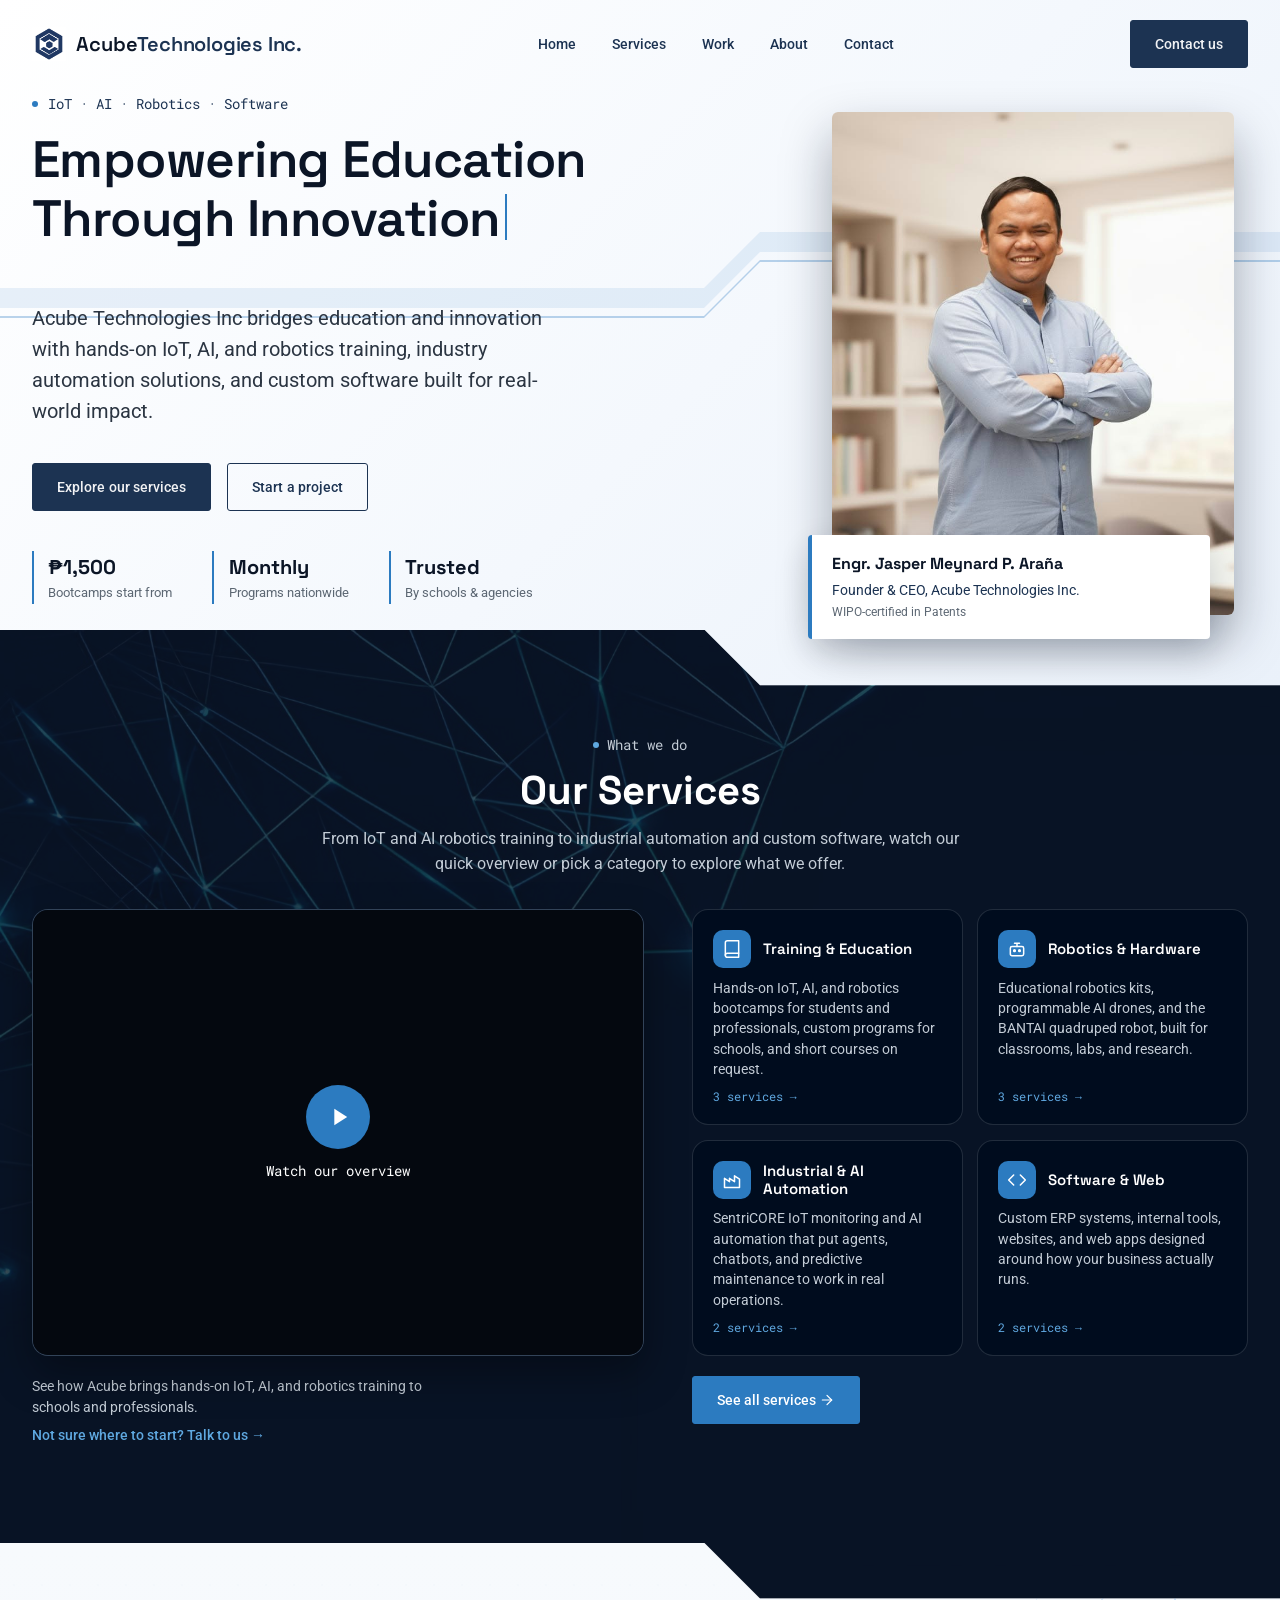
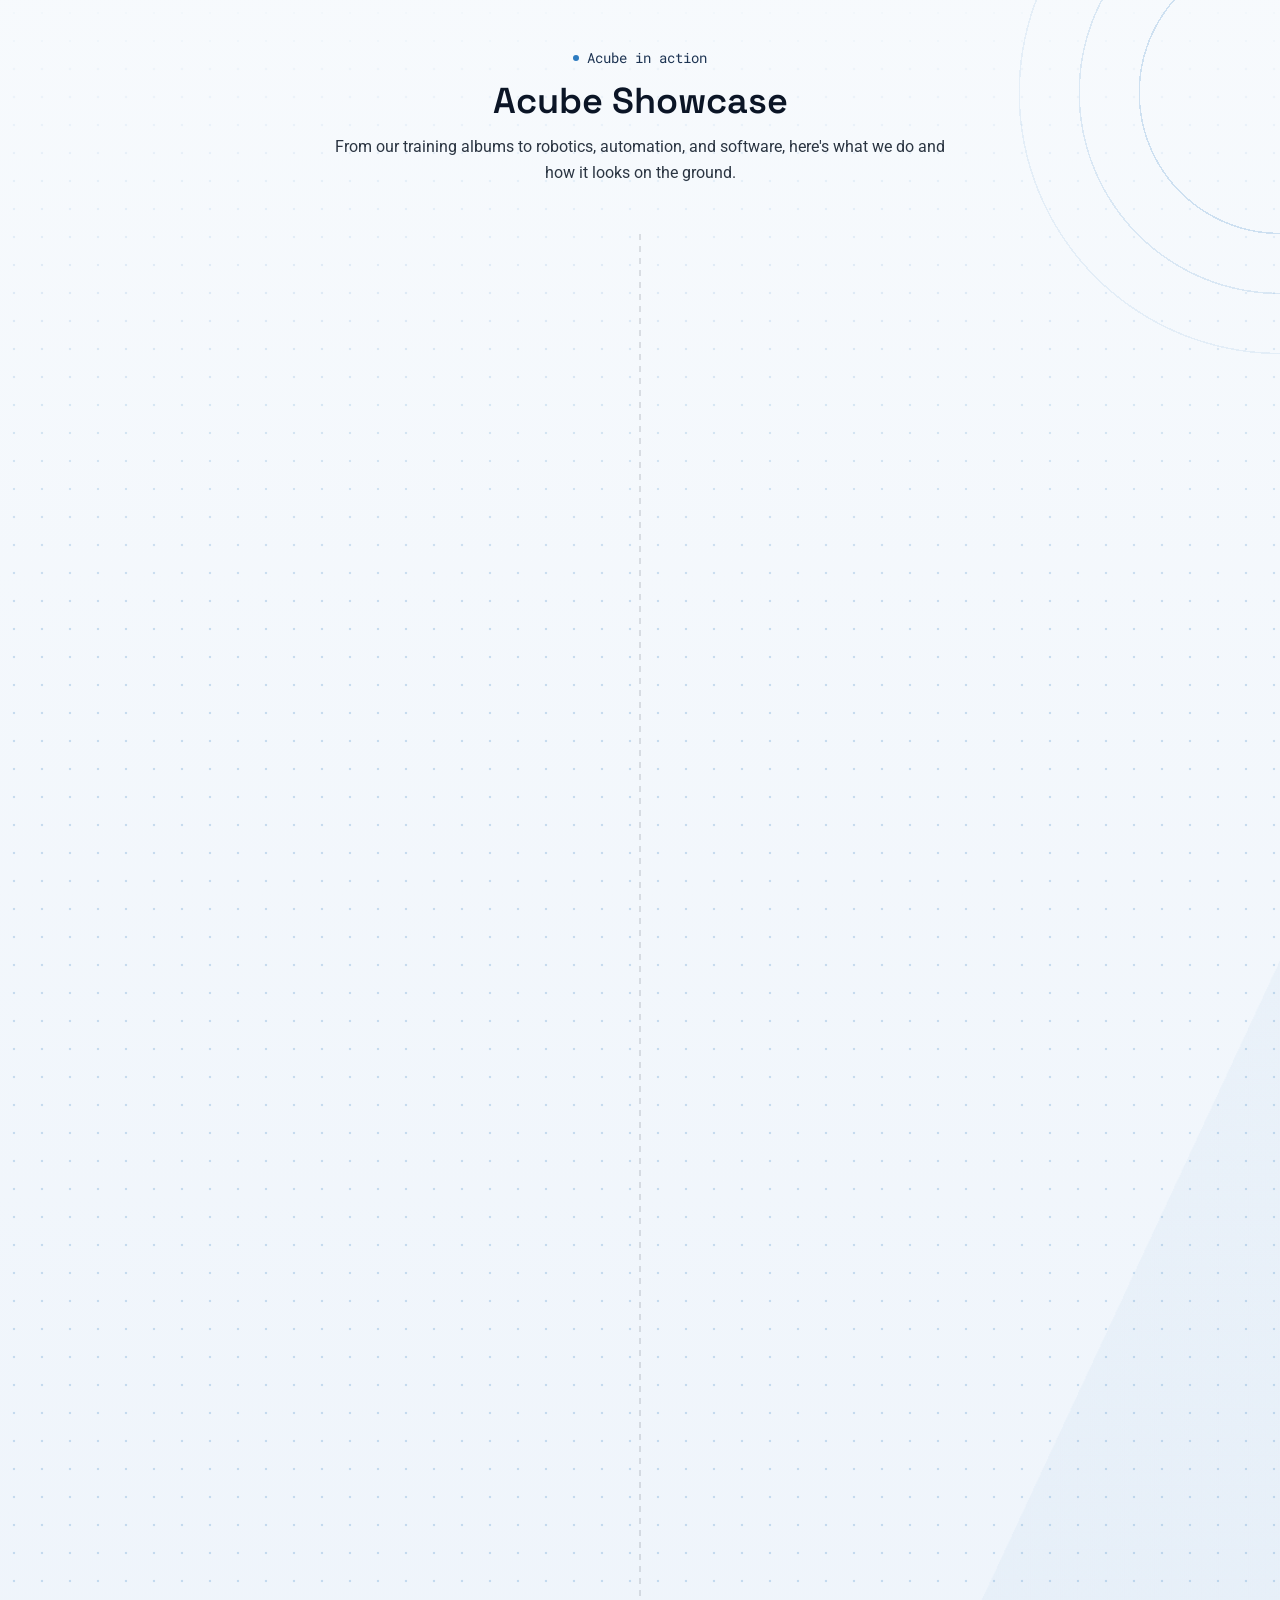
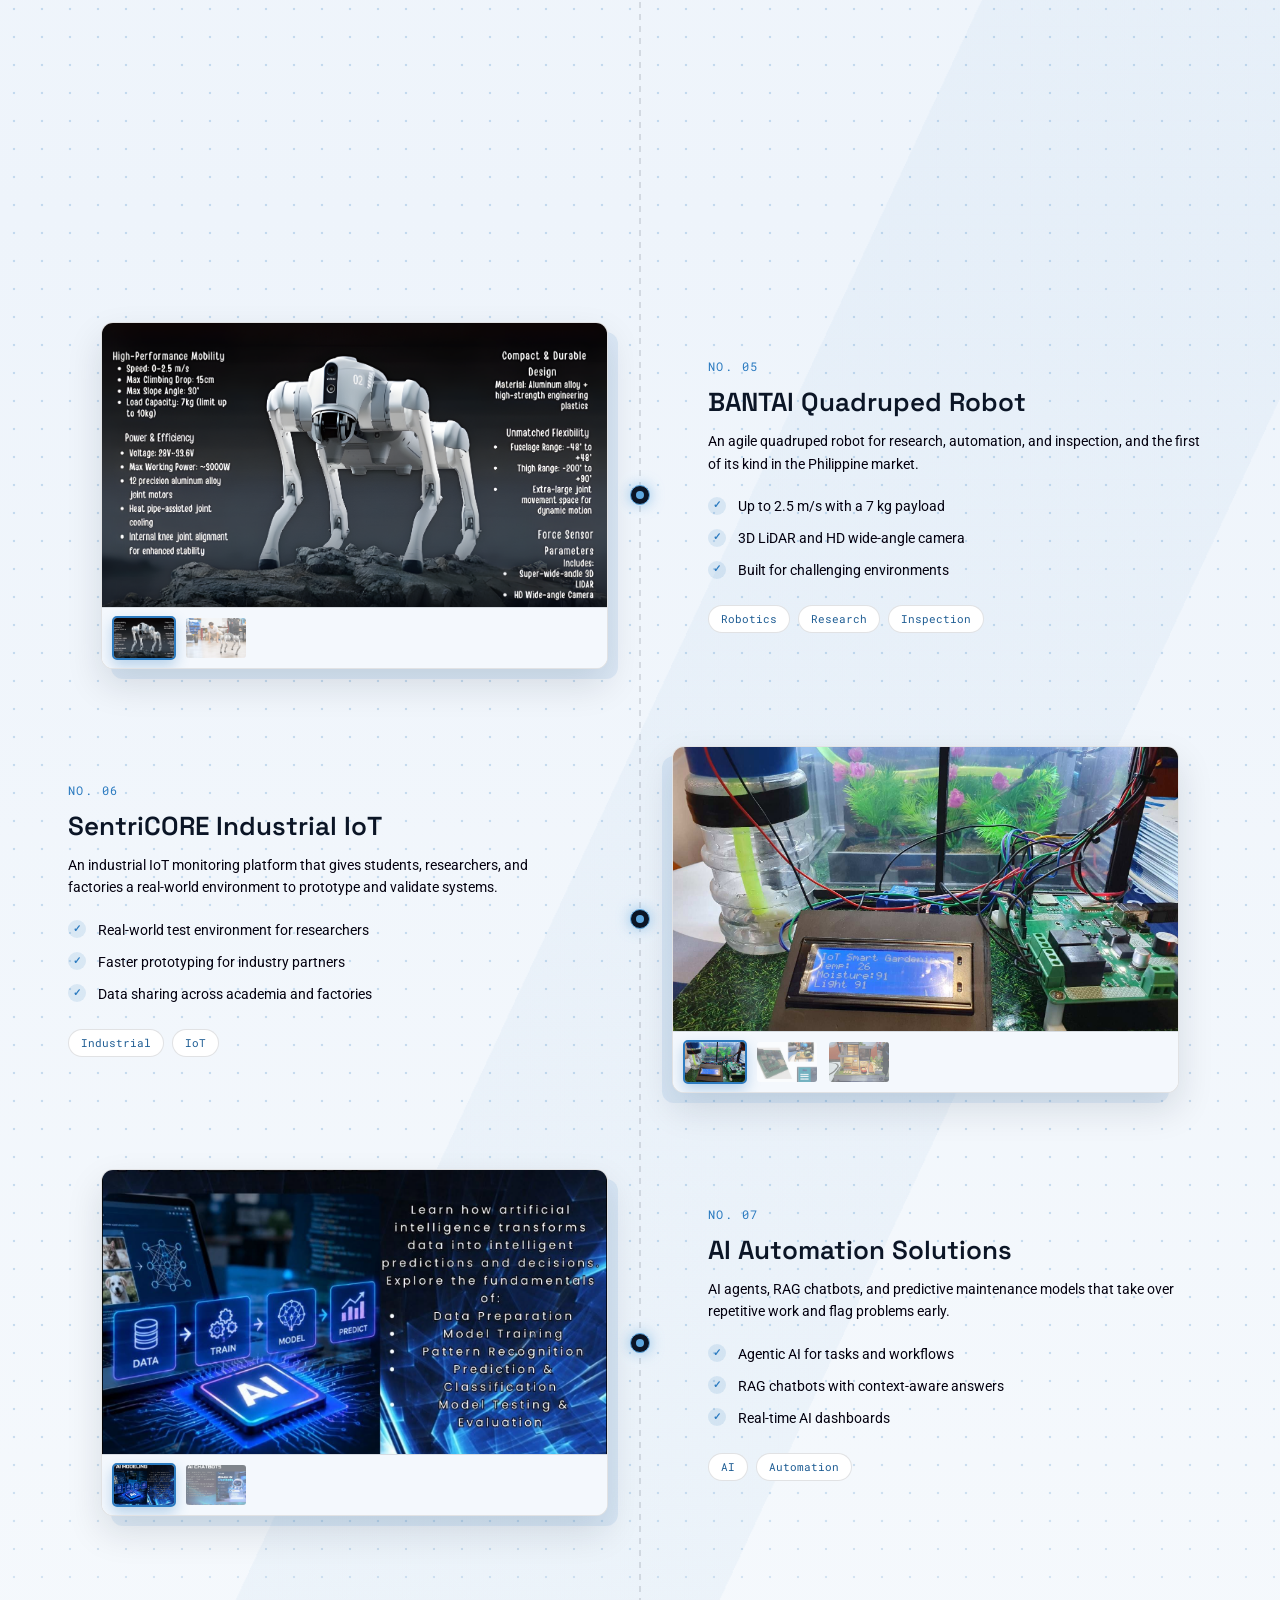
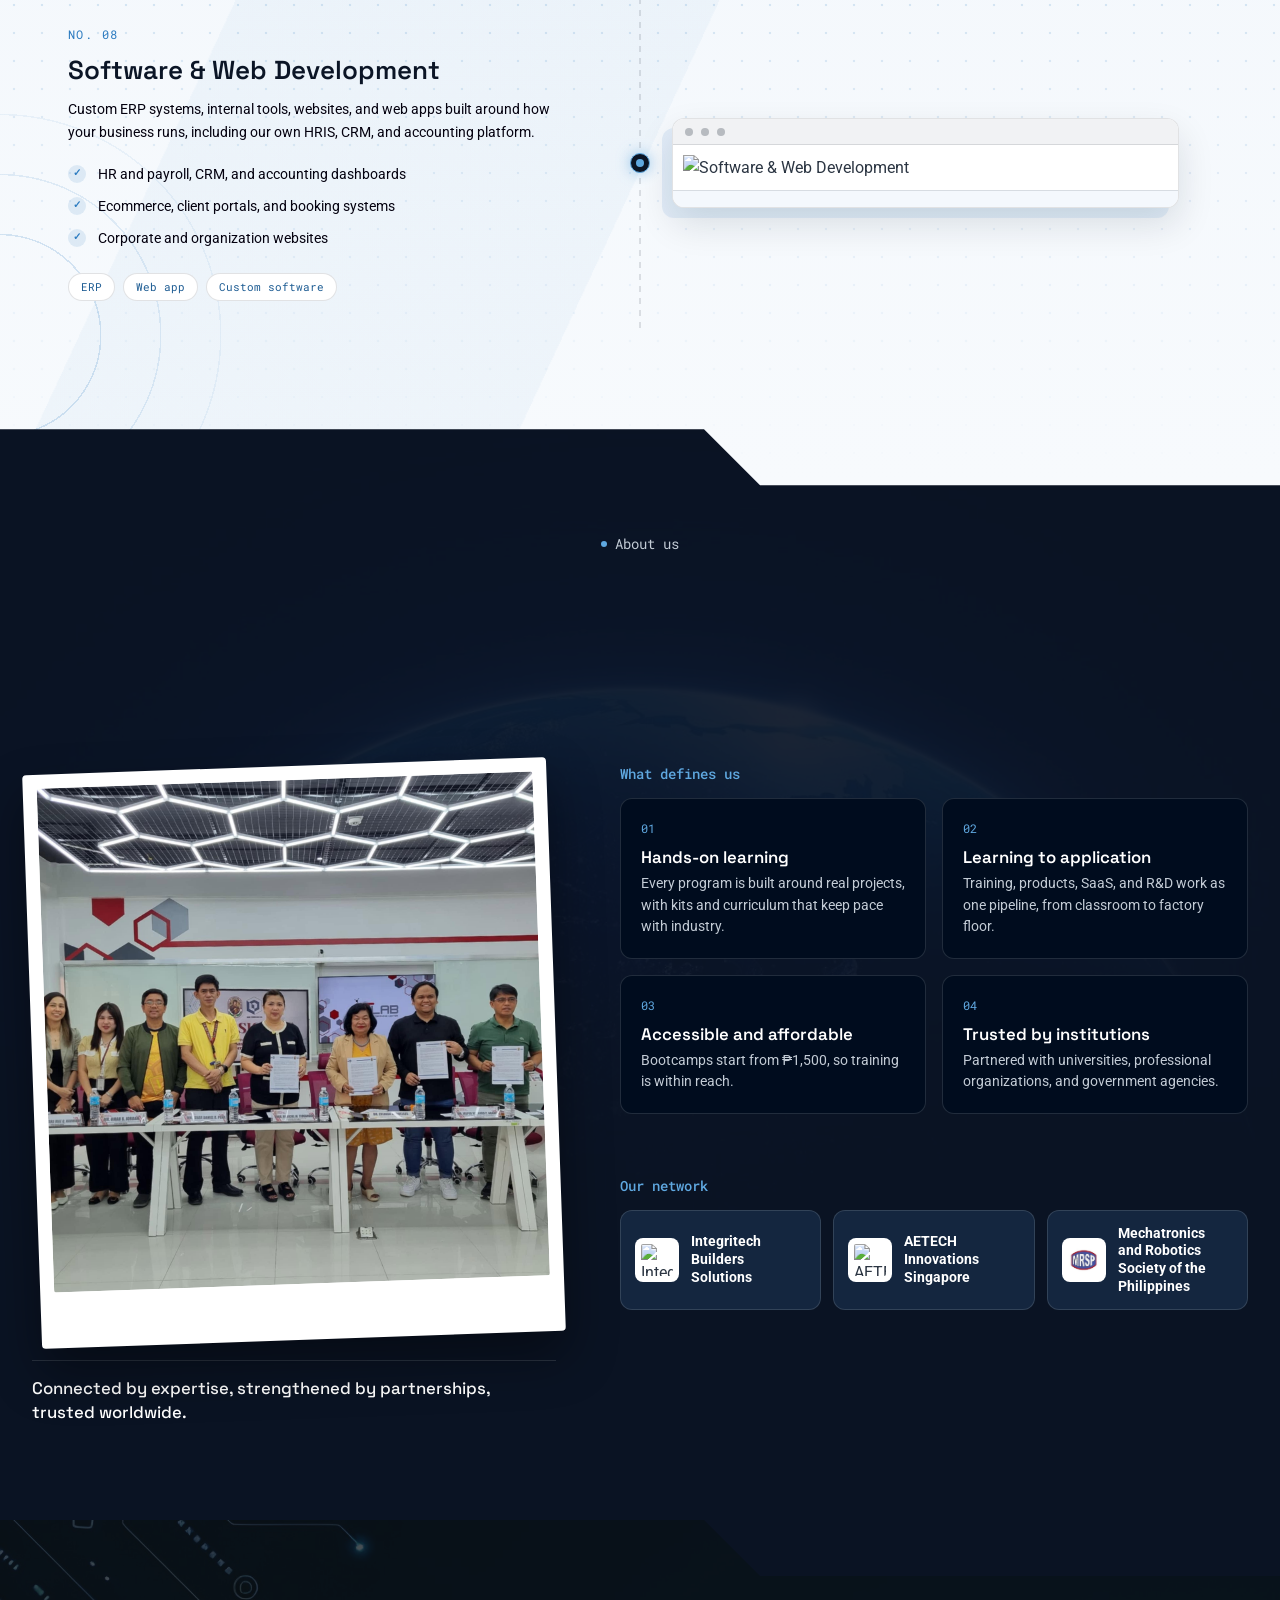
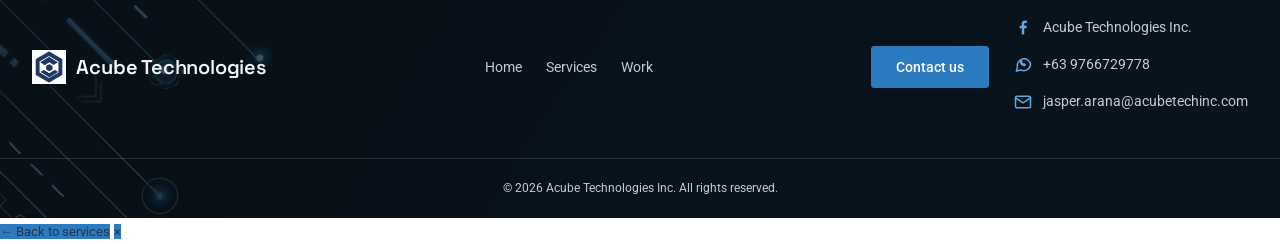
==== index.html @ 4108a51c "Major update" ====
<!-- index.html -->

<!doctype html>
<html lang="en">
  <head>
    <meta charset="UTF-8" />
    <meta name="viewport" content="width=device-width, initial-scale=1.0" />
    <title>Acube Technologies Inc. . — AI &amp; Robotics</title>
    <link rel="icon" type="image/png" href="assets/images/acube2.png" />
    <link rel="apple-touch-icon" href="assets/images/acube2.png" />
    <meta
      name="description"
      content="The internal IT and development team behind Acube Technologies Inc.'s systems, tools, and infrastructure."
    />

    <link rel="preconnect" href="https://fonts.googleapis.com" />
    <link rel="preconnect" href="https://fonts.gstatic.com" crossorigin />
    <link
      href="https://fonts.googleapis.com/css2?family=Roboto+Mono:wght@400;500&family=Roboto:wght@400;500;700&family=Space+Grotesk:wght@500;600;700&display=swap"
      rel="stylesheet"
    />

    <link rel="stylesheet" href="css/base.css" />
    <link rel="stylesheet" href="css/layout.css" />
    <link rel="stylesheet" href="css/components.css" />
    <link rel="stylesheet" href="css/services.css" />
    <script src="https://cdn.jsdelivr.net/npm/@emailjs/browser@4/dist/email.min.js"></script>
  </head>
  <body>
    <header class="site-header">
      <div class="container site-header__bar">
        <a href="#top" class="brand">
          <img
            src="assets/images/acube3.png"
            alt="Integritech Solutions logo"
            class="brand__logo"
          />
          <span class="brand__name"
            >Acube<span class="brand__mark">Technologies Inc.</span></span
          >
        </a>

        <nav class="nav__links-wrap" aria-label="Primary">
          <ul class="nav__links">
            <li><a href="#top">Home</a></li>
            <li><a href="#services">Services</a></li>
            <li><a href="#work">Work</a></li>
            <li><a href="#about">About</a></li>
            <li><a href="#contact">Contact</a></li>
          </ul>
        </nav>

        <div class="header__actions">
          <a href="#" class="btn btn--primary js-contact-trigger">Contact us</a>
          <button
            class="nav__toggle"
            aria-label="Toggle menu"
            aria-expanded="false"
          >
            <span></span><span></span><span></span>
          </button>
        </div>
      </div>
    </header>

    <main id="top">
      <section class="hero">
        <div class="container hero__grid">
          <div class="hero__content">
            <p class="hero__eyebrow">
              <span class="hero__eyebrow-dot" aria-hidden="true"></span>
              IoT · AI · Robotics · Software
            </p>

            <h1
              class="hero__title"
              aria-label="Empowering Education Through Innovation"
            >
              <span class="hero__title-placeholder" aria-hidden="true">
                Empowering Education Through Innovation
              </span>
              <span class="hero__typing">
                <span class="hero__title-text"></span
                ><span class="hero__cursor" aria-hidden="true"></span>
              </span>
            </h1>

            <p class="hero__lede">
              Acube Technologies Inc bridges education and innovation with
              hands-on IoT, AI, and robotics training, industry automation
              solutions, and custom software built for real-world impact.
            </p>

            <div class="hero__actions">
              <a href="#services" class="btn btn--primary"
                >Explore<span class="hero__more">our services</span></a
              >
              <a href="#" class="btn btn--outline js-contact-trigger"
                >Start<span class="hero__more">a project</span></a
              >
            </div>

            <ul class="hero__stats">
              <li><strong>₱1,500</strong><span>Bootcamps start from</span></li>
              <li><strong>Monthly</strong><span>Programs nationwide</span></li>
              <li>
                <strong>Trusted</strong><span>By schools &amp; agencies</span>
              </li>
            </ul>
          </div>

          <div class="hero__visual">
            <figure class="hero__portrait">
              <img
                src="assets/images/engr. jasper.jpg"
                alt="Engr. Jasper Meynard P. Araña, Founder and CEO of Acube Technologies Inc."
              />

              <figcaption class="hero__caption">
                <strong>Engr. Jasper Meynard P. Araña</strong>
                <span>Founder &amp; CEO, Acube Technologies Inc.</span>
                <small>WIPO-certified in Patents</small>
              </figcaption>
            </figure>
          </div>
        </div>
      </section>

      <section id="services" class="services">
        <div class="container">
          <div class="services__intro">
            <p class="services__eyebrow">
              <span class="services__eyebrow-dot" aria-hidden="true"></span>
              What we do
            </p>
            <h2 class="services__title">Our Services</h2>
            <p class="services__desc">
              From IoT and AI robotics training to industrial automation and
              custom software, watch our quick overview or pick a category to
              explore what we offer.
            </p>
          </div>

          <div class="svc-home">
            <div class="svc-video" id="svcVideo"></div>
            <div class="svc-thumbs" id="svcThumbs"></div>
            <div class="svc-caption">
              <p>
                See how Acube brings hands-on IoT, AI, and robotics training to
                schools and professionals.
              </p>
              <a href="#" class="svc-caption__link js-contact-trigger"
                >Not sure where to start? Talk to us →</a
              >
            </div>

            <div class="svc-home__panel" id="svcHomePanel"></div>

            <a href="services.html" class="btn btn--ghost-dark svc-home__all">
              See all services
              <svg
                viewBox="0 0 24 24"
                fill="none"
                stroke="currentColor"
                stroke-width="1.8"
                stroke-linecap="round"
                stroke-linejoin="round"
                aria-hidden="true"
              >
                <line x1="5" y1="12" x2="19" y2="12" />
                <polyline points="12 5 19 12 12 19" />
              </svg>
            </a>
          </div>
        </div>
      </section>

      <section id="work" class="work">
        <div class="container">
          <div class="work__intro">
            <p class="work__eyebrow">
              <span class="work__eyebrow-dot" aria-hidden="true"></span>
              Acube in action
            </p>
            <h2 class="work__title">Acube Showcase</h2>
            <p class="work__desc">
              From our training albums to robotics, automation, and software,
              here's what we do and how it looks on the ground.
            </p>
          </div>

          <div class="work__timeline">
            <div class="work__timeline-track" aria-hidden="true"></div>
            <div
              class="work__timeline-progress"
              id="workTimelineProgress"
              aria-hidden="true"
            ></div>
            <div class="work__rows" id="workGrid" aria-live="polite"></div>
          </div>
        </div>
      </section>

      <section id="about" class="about">
        <div class="container">
          <!-- Centered header, same pattern as Services and Work -->
          <div class="abt__intro">
            <p class="abt__eyebrow">About us</p>
            <h2 class="abt__title">About Acube Technologies Inc.</h2>
            <p class="abt__lede">
              Acube bridges education and industry. We teach hands-on IoT, AI,
              and robotics, then build the automation and software that put
              those skills to work across the Philippines.
            </p>
          </div>

          <div class="abt">
            <!-- Left: founders photo (stays pinned) with the slogan below it -->
            <aside class="abt__media">
              <figure class="abt__photo abt__photo--polaroid">
                <img
                  src="assets/images/founders.jpg"
                  alt="The founders of Acube Technologies Inc."
                  loading="lazy"
                />
                <!-- Founders badge hidden for now. To bring it back, remove
                     these comment markers and put the real names in.
                <figcaption class="abt__caption">
                  <strong>Our founders</strong>
                  <span>Name 1 · Name 2 · Name 3</span>
                </figcaption>
                -->
              </figure>

              <p class="abt__slogan">
                Connected by expertise, strengthened by partnerships, trusted
                worldwide.
              </p>
            </aside>

            <!-- Right: 4 value cards, then the 3 partners side by side -->
            <div class="abt__flow">
              <div class="abt__block">
                <h3 class="abt__label">What defines us</h3>
                <div class="abt-values">
                  <article class="abt-value">
                    <span class="abt-value__num">01</span>
                    <h3>Hands-on learning</h3>
                    <p>
                      Every program is built around real projects, with kits and
                      curriculum that keep pace with industry.
                    </p>
                  </article>
                  <article class="abt-value">
                    <span class="abt-value__num">02</span>
                    <h3>Learning to application</h3>
                    <p>
                      Training, products, SaaS, and R&amp;D work as one
                      pipeline, from classroom to factory floor.
                    </p>
                  </article>
                  <article class="abt-value">
                    <span class="abt-value__num">03</span>
                    <h3>Accessible and affordable</h3>
                    <p>
                      Bootcamps start from ₱1,500, so training is within reach.
                    </p>
                  </article>
                  <article class="abt-value">
                    <span class="abt-value__num">04</span>
                    <h3>Trusted by institutions</h3>
                    <p>
                      Partnered with universities, professional organizations,
                      and government agencies.
                    </p>
                  </article>
                </div>
              </div>

              <div class="abt__block">
                <h3 class="abt__label">Our network</h3>
                <div class="abt-partners abt-partners--shine">
                  <a
                    class="abt-partner"
                    href="https://integritechbuilders.com/"
                    target="_blank"
                    rel="noopener"
                  >
                    <img
                      src="assets/images/logo.jpg"
                      alt="Integritech Builders Solutions logo"
                    />
                    <strong>Integritech Builders Solutions</strong>
                  </a>

                  <a
                    class="abt-partner"
                    href="https://www.aetechinnovations.sg/"
                    target="_blank"
                    rel="noopener"
                  >
                    <img
                      src="assets/images/aetech.jpg"
                      alt="AETECH Innovations logo"
                    />
                    <strong>AETECH Innovations Singapore</strong>
                  </a>

                  <a
                    class="abt-partner"
                    href="https://sites.google.com/view/mrsp-national/home?pli=1&authuser=0"
                    target="_blank"
                    rel="noopener"
                  >
                    <img
                      src="assets/images/mrsp.jpg"
                      alt="Mechatronics and Robotics Society of the Philippines logo"
                    />
                    <strong
                      >Mechatronics and Robotics Society of the
                      Philippines</strong
                    >
                  </a>
                </div>
              </div>
            </div>
          </div>
        </div>
      </section>

      <footer class="site-footer" id="contact">
        <div class="container site-footer__bar">
          <a href="#top" class="brand">
            <img
              src="assets/images/acube3.png"
              alt="Integritech Solutions logo"
              class="brand__logo"
            />
            <span class="brand__name"
              >Acube <span class="brand__mark">Technologies</span></span
            >
          </a>

          <nav aria-label="Footer">
            <ul class="footer__links">
              <li><a href="#top">Home</a></li>
              <li><a href="#services">Services</a></li>
              <li><a href="#work">Work</a></li>
            </ul>
          </nav>

          <div class="footer__contact">
            <button class="btn btn--ghost-dark js-contact-trigger">
              Contact us
            </button>

            <ul class="footer__social">
              <li>
                <a
                  href="https://www.facebook.com/profile.php?id=100091752940122"
                  target="_blank"
                  rel="noopener"
                >
                  <svg
                    viewBox="0 0 24 24"
                    fill="currentColor"
                    aria-hidden="true"
                  >
                    <path
                      d="M13.5 21v-7.5h2.6l.4-3h-3V8.6c0-.9.3-1.5 1.5-1.5h1.6V4.4c-.3 0-1.2-.1-2.3-.1-2.3 0-3.8 1.4-3.8 3.9v2.3H8v3h2.5V21h3z"
                    />
                  </svg>
                  <span>Acube Technologies Inc.</span>
                </a>
              </li>
              <li>
                <a href="viber://chat?number=(+63) 9766729778">
                  <svg
                    viewBox="0 0 24 24"
                    fill="none"
                    stroke="currentColor"
                    stroke-width="1.8"
                    stroke-linecap="round"
                    stroke-linejoin="round"
                    aria-hidden="true"
                  >
                    <path
                      d="M21 12a8 8 0 0 1-11.6 7.1L4 20.5l1.4-4.8A8 8 0 1 1 21 12z"
                    />
                    <path
                      d="M9 9.5c.4 2.2 2.3 4.1 4.5 4.5l1.2-1.2-1.8-1-.8.6c-.8-.4-1.5-1.1-1.9-1.9l.6-.8-1-1.8L9 9.5z"
                    />
                  </svg>
                  <span>+63 9766729778</span>
                </a>
              </li>
              <li>
                <a href="mailto:jasper.arana@acubetechinc.com">
                  <svg
                    viewBox="0 0 24 24"
                    fill="none"
                    stroke="currentColor"
                    stroke-width="1.8"
                    stroke-linecap="round"
                    stroke-linejoin="round"
                    aria-hidden="true"
                  >
                    <rect x="3" y="5" width="18" height="14" rx="2" />
                    <path d="M3 7l9 6 9-6" />
                  </svg>
                  <span>jasper.arana@acubetechinc.com</span>
                </a>
              </li>
            </ul>
          </div>
        </div>

        <div class="container footer__bottom">
          <p>&copy; 2026 Acube Technologies Inc. All rights reserved.</p>
        </div>
      </footer>

      <div
        class="service-page"
        id="servicePage"
        role="dialog"
        aria-modal="true"
        aria-labelledby="servicePageTitle"
        aria-hidden="true"
      >
        <div class="service-page__bar">
          <button type="button" class="service-page__back" id="servicePageBack">
            <span aria-hidden="true">←</span>
            <span id="servicePageBackLabel">Back to services</span>
          </button>
          <button
            type="button"
            class="service-page__close"
            id="servicePageClose"
            aria-label="Close service details"
          >
            &times;
          </button>
        </div>

        <div class="service-page__body" id="servicePageBody">
          <div class="service-page__sections" id="servicePageSections"></div>
        </div>
      </div>

      <div class="contact-modal" id="contactModal" aria-hidden="true">
        <div class="contact-modal__backdrop" data-close></div>
        <div
          class="contact-modal__dialog"
          role="dialog"
          aria-modal="true"
          aria-labelledby="contactModalTitle"
        >
          <button
            class="contact-modal__close"
            data-close
            aria-label="Close contact form"
          >
            &times;
          </button>
          <h2 id="contactModalTitle" class="contact-modal__title">
            Get in touch
          </h2>
          <p class="contact-modal__desc">
            Tell us a bit about what you need — we'll get back to you by email.
          </p>

          <form id="contactForm" class="contact-form" novalidate>
            <label class="contact-form__field">
              <span>Name</span>
              <input type="text" name="from_name" required />
            </label>
            <label class="contact-form__field">
              <span>Email</span>
              <input type="email" name="from_email" required />
            </label>
            <label class="contact-form__field">
              <span>Message</span>
              <textarea name="message" rows="4" required></textarea>
            </label>

            <p
              class="contact-form__status"
              id="contactFormStatus"
              role="status"
            ></p>

            <button type="submit" class="btn btn--primary contact-form__submit">
              Send message
            </button>
          </form>
        </div>
      </div>
      <div class="image-lightbox" id="imageLightbox" aria-hidden="true">
        <div class="image-lightbox__backdrop" data-close></div>
        <button
          class="image-lightbox__close"
          data-close
          aria-label="Close image preview"
        >
          &times;
        </button>
        <div class="image-lightbox__content" role="dialog" aria-modal="true">
          <img id="imageLightboxImg" src="" alt="" />
        </div>
      </div>
    </main>
    <script src="js/services-data.js"></script>
    <script src="js/services-home.js"></script>
    <script src="js/main.js"></script>
  </body>
</html>
---- css/base.css ----
/*base.css */

/* ==========================================================================
   Integritech Solutions Inc. — Base styles, design tokens, typography
   ========================================================================== */

:root {
  /* Color */
  --ink-1000: #0b1526ee;

  --ink-900: #0b1526;
  --ink-800: #14263f;
  --ink-700: #1c3352;
  --ink-600: #3d4f68; /* was purple; used by About card descriptions */
  --ink-500: #000c1e; /* was purple; used by About card descriptions */

  --paper-100: #f1f2f4;
  --paper-000: #ffffff;
  --text-body: #2b3542;
  --text-muted: #5c6773;
  --text-on-dark: #ffffff;
  --text-on-dark-muted: #c3ccd6;
  --text-dark: #04010f;
  /* Brand palette — sampled from the company logo */
  --accent-blue: #2c7bc0;
  --accent-blue-dark: #1d5c93;
  --accent-blue-bright: #5fa8e0;
  --accent-green: #4caf50;
  --accent-green-dark: #3b8f45;
  --accent-green-bright: #7fcb5b;
  --border-on-dark: rgba(233, 236, 241, 0.14);
  --border-on-light: rgba(11, 21, 38, 0.12);
  --transparent-blue: #0c2b4e82;
  --accent-purple: #774caf;

  /* Hero background tint — adjust --hero-tint (0–1) to taste */
  --hero-tint-rgb: 11, 21, 26;
  --hero-tint: 0.72;

  /* Section background overlays: click the swatch to pick color + opacity */
  --services-overlay: rgba(11, 21, 38, 0.768);
  --work-overlay: rgba(232, 240, 250, 0);

  --work-frame-bg: #ffffff;

  --hero-overlay: rgba(255, 255, 255, 0.55); /* click swatch: color + opacity */

  --card-navy: #14263f; /* services cards, tabs, about cards */
  --about-overlay: rgba(11, 21, 38, 0.821); /* about background tint */

  /* Footer background tint — same mechanism as hero/work. */
  --footer-tint-rgb: 11, 21, 26;
  --footer-tint: 0.75;

  /* Header height, referenced by the hero offset and mobile dropdown */
  --header-h: 88px;

  /* Type */
  --font-display: "Space Grotesk", "Roboto", -apple-system, sans-serif;
  --font-body: "Roboto", -apple-system, BlinkMacSystemFont, sans-serif;
  --font-mono: "Roboto Mono", "SFMono-Regular", Menlo, monospace;

  /* Scale (major third-ish, tuned by eye) */
  --step--1: 0.875rem;
  --step-0: 1rem;
  --step-1: 1.25rem;
  --step-2: 1.625rem;
  --step-3: 2.25rem;
  --step-4: 3.25rem;
  --step-5: 4.25rem;

  /* Layout */
  --content-max: 1350px;

  /* Side margins for the whole site — one value, applies to left AND
     right equally on every .container. Raise the min/max to push
     content in from the edges; lower them to widen it. Current:
     1.25rem on tiny screens, scaling up to 3rem on wide screens. */
  --gutter: clamp(1rem, 3vw, 2rem);
  --radius-sm: 3px;
  --radius-sm1: 16px;

  /* Max width of the hero visual column — raise this to make the
     hero image bigger, lower it to shrink it. It competes with the
     copy column for space inside --content-max, so pushing it very
     high will start squeezing the headline. */
  --hero-visual-col: 700px;
}

*,
*::before,
*::after {
  box-sizing: border-box;
}

html {
  scroll-behavior: smooth;
}

@media (prefers-reduced-motion: reduce) {
  html {
    scroll-behavior: auto;
  }
  *,
  *::before,
  *::after {
    animation-duration: 0.01ms !important;
    animation-iteration-count: 1 !important;
    transition-duration: 0.01ms !important;
  }
}

body {
  margin: 0;
  font-family: var(--font-body);
  font-size: var(--step-0);
  line-height: 1.6;
  color: var(--text-body);
  background: var(--paper-000);
  -webkit-font-smoothing: antialiased;
}

h1,
h2,
h3,
h4 {
  font-family: var(--font-display);
  font-weight: 600;
  line-height: 1.15;
  margin: 0;
  color: inherit;
}

p {
  margin: 0;
  max-width: 100ch;
}

a {
  color: inherit;
  text-decoration: none;
}

img {
  max-width: 100%;
  display: block;
}

button {
  font-family: inherit;
  cursor: pointer;
  background: var(--accent-blue);
  border: none;
  color: inherit;
  padding: 0;
  appearance: none;
}

ul {
  margin: 0;
  padding: 0;
  list-style: none;
}

/* Visible keyboard focus, always */
a:focus-visible,
button:focus-visible,
input:focus-visible,
textarea:focus-visible {
  outline: 2px solid var(--accent-blue-bright);
  outline-offset: 3px;
}

.container {
  max-width: var(--content-max);
  margin-inline: auto;
  padding-inline: var(--gutter);
}

.visually-hidden {
  position: absolute;
  width: 1px;
  height: 1px;
  overflow: hidden;
  clip: rect(0 0 0 0);
  white-space: nowrap;
}

.bg-navy {
  background: var(--ink-900);
  color: var(--text-on-dark);
}

@media (max-width: 860px) {
  :root {
    --header-h: 72px;
  }
}
---- css/layout.css ----
/*layout.css */

/* ==========================================================================
   Layout scaffolding
   ========================================================================== */

/* Transparent header, overlaid on the hero image. Since the site is
   currently a single hero-led page, it sits absolutely at the top of the
   document rather than fixed — revisit with a scroll-solid state once
   more sections are built and the page is tall enough to need it. */
.site-header {
  position: absolute;
  top: 0;
  left: 0;
  right: 0;
  z-index: 60;
  background: transparent;
}

.site-header__bar {
  display: grid;
  grid-template-columns: auto 1fr auto;
  align-items: center;
  gap: 1.5rem;
  height: var(--header-h);
}

.site-footer {
  position: relative;
  overflow: hidden;
  background-color: var(--ink-900);
  background-image: url("../assets/images/footerbg1.jpg");
  background-size: cover;
  background-position: center;
  color: var(--text-on-dark-muted);
}

.site-footer::before {
  content: "";
  position: absolute;
  inset: 0;
  background: rgba(var(--footer-tint-rgb), var(--footer-tint));
  z-index: 1;
}

.site-footer__bar,
.footer__bottom {
  position: relative;
  z-index: 2;
}

.site-footer__bar {
  display: flex;
  align-items: center;
  justify-content: space-between;
  gap: 1.5rem;
  flex-wrap: wrap;
  padding-block: 2.5rem;
  border-bottom: 1px solid var(--border-on-dark);
}

.footer__links {
  display: flex;
  gap: 1.5rem;
  font-size: var(--step--1);
}

.footer__links a:hover {
  color: var(--paper-000);
}

.footer__contact {
  display: flex;
  align-items: center;
  gap: 1.25rem;
  font-size: var(--step--1);
}

.footer__contact a:hover {
  color: var(--accent-blue-bright);
}

.footer__bottom {
  padding-block: 1.25rem;
  font-size: 0.75rem;
  color: var(--text-on-dark-muted);
  text-align: center;
}

@media (max-width: 600px) {
  .site-footer__bar {
    flex-direction: column;
    align-items: flex-start;
  }
}

main {
  display: block;
}

section {
  padding-block: clamp(3rem, 8vw, 6rem);
}

.services {
  padding-top: 3rem;
}

.work {
  padding-top: 3rem;
}

.about {
  padding-top: 3rem;
}

.footer__bottom p {
  max-width: none;
}
---- css/components.css ----
/* components.css */

/* ==========================================================================
   Nav
   ========================================================================== */

.brand {
  display: flex;
  align-items: center;
  gap: 0.65rem;
}

.brand__logo {
  width: 34px;
  height: 34px;
  flex-shrink: 0;
}

.brand__name {
  font-family: var(--font-display);
  font-size: var(--step-1);
  font-weight: 600;
  color: var(--text-on-dark);
  letter-spacing: -0.01em;
}

.brand__mark {
  color: var(--paper-100);
}

.site-header .brand__name {
  color: var(--ink-900);
}
.site-header .brand__mark {
  color: var(--ink-700);
}

/* Center column: primary links */
.nav__links-wrap {
  display: flex;
  justify-content: center;
}

.nav__links {
  display: flex;
  gap: clamp(1.25rem, 3vw, 2.25rem);
  font-size: var(--step--1);
}

.nav__links a {
  color: var(--ink-700);
  font-weight: 500;
}
.nav__links a:hover {
  color: var(--accent-blue);
}

/* Right column: CTA + mobile toggle */
.header__actions {
  display: flex;
  align-items: center;
  gap: 1rem;
}

.nav__toggle {
  display: none;
  background: none;
  border: none;
  padding: 0.5rem;
}

.nav__toggle span {
  display: block;
  width: 22px;
  height: 2px;
  background: var(--ink-900);
  margin: 5px 0;
}

/* Tablet and down: collapse nav into a toggle */
@media (max-width: 860px) {
  .nav__links-wrap {
    display: none;
  }
  .nav__links-wrap--open {
    display: flex;
    position: absolute;
    top: var(--header-h);
    left: 0;
    right: 0;
    padding: 1.25rem var(--gutter);
    background: var(--paper-000);
    border-bottom: 1px solid var(--border-on-light);
  }
  .nav__links-wrap--open .nav__links {
    flex-direction: column;
    gap: 1rem;
  }
  .nav__toggle {
    display: block;
  }

  /* Compact header so the brand stays on one line */
  .site-header__bar {
    grid-template-columns: 1fr auto;
    gap: 0.5rem;
  }
  .brand {
    gap: 0.45rem;
  }
  .brand__logo {
    width: 28px;
    height: 28px;
  }
  .brand__name {
    font-size: 0.8rem;
    white-space: nowrap;
  }
  .header__actions {
    gap: 0.5rem;
  }
  .header__actions .btn {
    padding: 0.5rem 0.75rem;
    font-size: 0.72rem;
  }
}

/* ==========================================================================
   Buttons
   ========================================================================== */

.btn {
  display: inline-flex;
  align-items: center;
  justify-content: center;
  padding: 0.75rem 1.5rem;
  font-size: var(--step--1);
  font-weight: 500;
  border-radius: var(--radius-sm);
  border: 1px solid transparent;
  transition:
    background-color 0.15s ease,
    border-color 0.15s ease,
    color 0.15s ease;
  white-space: nowrap;
}

.btn--primary {
  border: 1px solid var(--ink-700);
  color: var(--paper-100);
  background: var(--ink-700);
}
.btn--primary:hover {
  background: var(--ink-900);
}

.btn--outline {
  border-color: var(--ink-700);
  color: var(--ink-700);
  background: transparent;
}
.btn--outline:hover {
  background: var(--ink-700);
  color: var(--paper-000);
}

.btn--ghost-dark {
  border-color: var(--accent-blue);
  color: var(--text-on-dark);
  background: var(--accent-blue);
}
.btn--ghost-dark:hover {
  background: var(--paper-000);
  border-color: var(--paper-000);
  color: var(--ink-900);
}

.btn--text {
  color: var(--ink-700);
  border-bottom: 1px solid var(--accent-blue);
  border-radius: 0;
  padding: 0.25rem 0;
}
.btn--text:hover {
  border-color: var(--ink-700);
  color: var(--accent-blue);
}

/* ==========================================================================
   Hero
   ========================================================================== */

.hero {
  /* Tune: vertical position of the stepped band (left side) */
  --band-y: 42%;
  --band-t: 20px;
  --trace-gap: 8px;
  --band-rise: 56px; /* = --split (45° angle, mirrors the Services notch) */
  --band-x1: 55%; /* = --split-at */
  --band-x2: calc(var(--band-x1) + var(--band-rise));
  --band-yr: calc(var(--band-y) - var(--band-rise));

  /* Tune: how far the eyebrow + title move up */
  --lift: 30px;

  position: relative;
  overflow: hidden;
  display: flex;
  align-items: flex-start;
  min-height: calc(100svh - 250px) !important;
  padding-top: calc(var(--header-h) + 10px);
  padding-bottom: calc(1rem + 41px); /* clears the Services notch */
  color: var(--ink-900);
  background: linear-gradient(135deg, #ffffff 0%, #f4f8fd 55%, #eaf1fa 100%);
}

/* Thick band: flat, steps UP to the right, flat */
.hero::before {
  content: "";
  position: absolute;
  inset: 0;
  width: 100%;
  height: 100%;
  z-index: 0;
  pointer-events: none;
  background: rgba(44, 123, 192, 0.1);
  clip-path: polygon(
    0 var(--band-y),
    var(--band-x1) var(--band-y),
    var(--band-x2) var(--band-yr),
    100% var(--band-yr),
    100% calc(var(--band-yr) + var(--band-t)),
    var(--band-x2) calc(var(--band-yr) + var(--band-t)),
    var(--band-x1) calc(var(--band-y) + var(--band-t)),
    0 calc(var(--band-y) + var(--band-t))
  );
}

/* Thin trace running parallel, just below the band */
.hero::after {
  content: "";
  display: block;
  position: absolute;
  inset: 0;
  width: 100%;
  height: 100%;
  z-index: 0;
  pointer-events: none;
  background: rgba(44, 123, 192, 0.32);
  clip-path: polygon(
    0 calc(var(--band-y) + var(--band-t) + var(--trace-gap)),
    var(--band-x1) calc(var(--band-y) + var(--band-t) + var(--trace-gap)),
    var(--band-x2) calc(var(--band-yr) + var(--band-t) + var(--trace-gap)),
    100% calc(var(--band-yr) + var(--band-t) + var(--trace-gap)),
    100% calc(var(--band-yr) + var(--band-t) + var(--trace-gap) + 2px),
    var(--band-x2) calc(var(--band-yr) + var(--band-t) + var(--trace-gap) + 2px),
    var(--band-x1) calc(var(--band-y) + var(--band-t) + var(--trace-gap) + 2px),
    0 calc(var(--band-y) + var(--band-t) + var(--trace-gap) + 2px)
  );
}

.hero__grid {
  position: relative;
  z-index: 2;
  width: 100%;
  display: grid;
  grid-template-columns: minmax(0, 1fr) minmax(0, 430px);
  gap: clamp(2.5rem, 6vw, 5rem);
  align-items: center;
}

.hero__eyebrow {
  display: flex;
  align-items: center;
  gap: 0.6rem;
  margin-bottom: 1rem;
  font-family: var(--font-mono);
  font-size: var(--step--1);
  color: var(--ink-700);
}
.hero__eyebrow-dot {
  width: 6px;
  height: 6px;
  border-radius: 50%;
  background: var(--accent-blue);
  flex-shrink: 0;
}

.hero__eyebrow,
.hero__title {
  position: relative;
  top: calc(var(--lift) * -1);
}

.hero__title {
  max-width: 20ch;
  min-height: 2.3em;
  font-size: clamp(2rem, 4vw, 3.75rem);
  letter-spacing: -0.01em;
  color: var(--ink-900);
}
.hero__title-placeholder {
  visibility: hidden;
  display: block;
}
.hero__typing {
  position: absolute;
  inset: 0 auto auto 0;
  width: 100%;
}
.hero__title-text {
  display: inline;
}
.hero__cursor {
  display: inline-block;
  width: 2px;
  height: 0.9em;
  margin-left: 5px;
  background: var(--accent-blue);
  vertical-align: -0.08em;
  animation: cursor-blink 0.8s steps(1) infinite;
}

.hero__lede {
  margin-top: 1.5rem;
  max-width: 50ch;
  font-size: var(--step-1);
  line-height: 1.55;
  color: var(--text-body);
}

.hero__actions {
  display: flex;
  align-items: center;
  flex-wrap: wrap;
  gap: 1rem;
  margin-top: 2.25rem;
}

/* Restore the space before the long half of the CTA labels (flex items drop leading spaces) */
.hero__more {
  margin-left: 0.3em;
}

.hero__stats {
  display: flex;
  flex-wrap: wrap;
  gap: 1.5rem 2.5rem;
  margin-top: 2.5rem;
}
.hero__stats li {
  display: flex;
  flex-direction: column;
  padding-left: 0.9rem;
  border-left: 2px solid var(--accent-blue);
}
.hero__stats strong {
  font-family: var(--font-display);
  font-size: var(--step-1);
  color: var(--ink-900);
}
.hero__stats span {
  font-size: 0.8rem;
  color: var(--text-muted);
}

/* ---- CEO portrait ---- */
.hero__visual {
  position: relative;
  padding: 14px;
}

.hero__portrait {
  position: relative;
  margin: 0;
}
.hero__portrait img {
  width: 100%;
  aspect-ratio: 4 / 5;
  object-fit: cover;
  object-position: center top;
  border-radius: 6px;
  background: transparent;
  box-shadow: 0 24px 50px rgba(11, 21, 38, 0.35);
}

.hero__caption {
  position: absolute;
  left: -1.5rem;
  right: 1.5rem;
  bottom: -1.5rem;
  display: flex;
  flex-direction: column;
  gap: 0.15rem;
  padding: 1rem 1.25rem;
  background: var(--paper-000);
  border-left: 4px solid var(--accent-blue);
  border-radius: 4px;
  box-shadow: 0 14px 34px rgba(11, 21, 38, 0.18);
}
.hero__caption strong {
  font-family: var(--font-display);
  color: var(--ink-900);
}
.hero__caption span {
  font-size: var(--step--1);
  color: var(--ink-700);
}
.hero__caption small {
  font-size: 0.75rem;
  color: var(--text-muted);
}

/* ---- Entrance + scroll-exit animations ---- */
.hero__eyebrow,
.hero__title,
.hero__lede,
.hero__actions,
.hero__stats,
.hero__visual {
  opacity: 0;
  transform: translateY(20px);
  animation: hero-enter-up 0.7s cubic-bezier(0.16, 1, 0.3, 1) forwards;
}
.hero__eyebrow {
  animation-delay: 0.15s;
}
.hero__title {
  animation-delay: 0.3s;
}
.hero__lede {
  animation-delay: 1.8s;
}
.hero__actions {
  animation-delay: 2s;
}
.hero__stats {
  animation-delay: 2.2s;
}
.hero__visual {
  animation-name: hero-visual-enter;
  animation-duration: 0.9s;
  animation-delay: 0.5s;
  transform: translateX(35px);
}

@keyframes hero-enter-up {
  from {
    opacity: 0;
    transform: translateY(20px);
  }
  to {
    opacity: 1;
    transform: translateY(0);
  }
}
@keyframes hero-visual-enter {
  from {
    opacity: 0;
    transform: translateX(35px);
  }
  to {
    opacity: 1;
    transform: translateX(0);
  }
}
@keyframes cursor-blink {
  0%,
  50% {
    opacity: 1;
  }
  51%,
  100% {
    opacity: 0;
  }
}
@keyframes hero-rise {
  from {
    opacity: 0;
    transform: translateY(14px);
  }
  to {
    opacity: 1;
    transform: translateY(0);
  }
}
@keyframes hero-exit-slide {
  from {
    opacity: 1;
    transform: translateY(0);
  }
  to {
    opacity: 0;
    transform: translateY(-48px);
  }
}

.hero.is-exiting .hero__eyebrow,
.hero.is-exiting .hero__title,
.hero.is-exiting .hero__lede,
.hero.is-exiting .hero__actions,
.hero.is-exiting .hero__stats,
.hero.is-exiting .hero__visual {
  animation: hero-exit-slide 0.6s cubic-bezier(0.7, 0, 0.84, 1) forwards;
}

@media (prefers-reduced-motion: reduce) {
  .hero__eyebrow,
  .hero__title,
  .hero__lede,
  .hero__actions,
  .hero__stats,
  .hero__visual {
    animation: none;
    opacity: 1;
    transform: none;
  }
  .hero__cursor {
    animation: none;
    opacity: 1;
  }
}

/* ---- Mobile hero: same two-column layout as desktop, scaled down.
       Portrait top-right, short CTA labels under it, stats in one row. ---- */
@media (max-width: 860px) {
  .hero {
    --lift: 12px;
    --band-y: 39%;
    --band-t: 10px;
    --trace-gap: 6px;
    --band-rise: 32px; /* = --split on phones */
    --band-x1: 40%;
    min-height: auto !important;
    padding-top: calc(var(--header-h) + 6px);
    padding-bottom: calc(1rem + 32px);
  }

  /* Children of .hero__content become direct grid items */
  .hero__content {
    display: contents;
  }

  .hero__grid {
    grid-template-columns: minmax(0, 1fr) minmax(0, 36%);
    grid-template-rows: auto;
    column-gap: 0.75rem;
    row-gap: 0;
    align-items: start;
  }

  .hero__eyebrow {
    grid-column: 1;
    grid-row: 1;
    gap: 0.4rem;
    margin-bottom: 0.6rem;
    font-size: 0.62rem;
  }
  .hero__title {
    grid-column: 1;
    grid-row: 2;
    max-width: none;
    font-size: clamp(1.25rem, 5.6vw, 2rem);
  }
  .hero__lede {
    grid-column: 1;
    grid-row: 3 / span 2; /* spans two rows so it doesn't stretch the portrait's row */
    margin-top: 0.75rem;
    font-size: 0.78rem;
    line-height: 1.5;
  }

  /* Portrait: top right, beside the text */
  .hero__visual {
    grid-column: 2;
    grid-row: 1 / span 3;
    align-self: start;
    max-width: none;
    margin: 0;
    padding: 6px;
  }
  .hero__portrait img {
    border-radius: 4px;
    box-shadow: 0 12px 26px rgba(11, 21, 38, 0.3);
  }
  .hero__caption {
    left: -0.4rem;
    right: -0.4rem;
    bottom: -0.9rem;
    padding: 0.4rem 0.5rem;
    border-left-width: 3px;
  }
  .hero__caption strong {
    font-size: 0.6rem;
    line-height: 1.2;
  }
  .hero__caption span {
    font-size: 0.5rem;
    line-height: 1.25;
  }
  .hero__caption small {
    display: none;
  }

  /* Buttons: right column, directly under the portrait. Short labels. */
  .hero__more {
    display: none;
  }
  .hero__actions {
    grid-column: 2;
    grid-row: 4;
    align-self: start;
    flex-wrap: nowrap;
    gap: 0.3rem;
    margin-top: 1.3rem;
  }
  .hero__actions .btn {
    flex: 1 1 0;
    min-width: 0;
    width: auto;
    padding: 0.4rem 0.2rem;
    border-radius: 2px;
    font-size: 0.6rem;
  }

  /* Stats: three compact badges in one row */
  .hero__stats {
    grid-column: 1 / -1;
    grid-row: 5;
    flex-wrap: nowrap;
    justify-content: space-between;
    gap: 0.5rem;
    margin-top: 0.9rem;
  }
  .hero__stats li {
    min-width: 0;
    padding-left: 0.4rem;
  }
  .hero__stats strong {
    font-size: 0.75rem;
  }
  .hero__stats span {
    font-size: 0.52rem;
    line-height: 1.3;
  }
}

/* ==========================================================================
   Services (main page). Cards, list, and video live in services.css.
   ========================================================================== */

.services {
  position: relative;
  background-image: url("../assets/images/servicebg3.jpg");
  background-size: cover;
  background-position: center;
  background-color: var(--paper-100);
}

.services::before {
  content: "";
  position: absolute;
  inset: 0;
  background: var(--services-overlay);
  z-index: 1;
}

.services .container {
  position: relative;
  z-index: 2;
}

.services__intro {
  max-width: 640px;
  margin-inline: auto;
  margin-bottom: 3rem;
  text-align: center;
}

.services__eyebrow {
  display: flex;
  align-items: center;
  justify-content: center;
  gap: 0.5rem;
  font-family: var(--font-mono);
  font-size: var(--step--1);
  color: var(--text-on-dark-muted);
  margin: 0 auto 0.75rem;
  width: fit-content;
}

.services__eyebrow-dot {
  width: 6px;
  height: 6px;
  border-radius: 50%;
  background: var(--accent-blue-bright);
  flex-shrink: 0;
}

.services__title {
  font-size: 40px;
  font-weight: 800;
  color: var(--paper-000);
}

.services__desc {
  margin: 0.75rem auto 0;
  color: var(--text-on-dark-muted);
}

/* Desktop: the section fills the screen */
@media (min-width: 961px) {
  .services {
    min-height: 100vh;
    min-height: 100svh;
    display: flex;
    flex-direction: column;
    justify-content: center;
  }
  .services .container {
    width: 100%;
  }
  .services__intro {
    margin-bottom: 2rem;
  }
}

/* ==========================================================================
   Work
   ========================================================================== */

/* Work background image + dark tint, same mechanism as .hero */
.work {
  position: relative;
  overflow: hidden;
  background-size: cover;
  background-position: center;
  background-image: url("../assets/images/albumbg.jpg");
}

.work::before {
  content: "";
  position: absolute;
  inset: 0;
  background: var(--work-overlay);
  z-index: 1;
}

.work .container {
  position: relative;
  z-index: 2;
}

.work__intro {
  max-width: 640px;
  margin-inline: auto;
  margin-bottom: 3rem;
  text-align: center;
}

.work__eyebrow {
  display: flex;
  align-items: center;
  justify-content: center;
  gap: 0.5rem;
  font-family: var(--font-mono);
  font-size: var(--step--1);
  color: var(--paper-100);
  margin: 0 auto 0.75rem;
  width: fit-content;
}

.work__eyebrow-dot {
  width: 6px;
  height: 6px;
  border-radius: 50%;
  background: var(--accent-green-bright);
  flex-shrink: 0;
}

.work__title {
  font-size: clamp(1.75rem, 3.5vw, var(--step-3));
  color: var(--accent-green);
}

.work__desc {
  margin: 0.75rem auto 0;
  color: var(--paper-100);
}

/* Timeline: each project is a full-width row, image on one side and
   copy on the other, alternating sides via .work__row--reverse. */
.work__timeline {
  position: relative;
}

.work__timeline-track {
  position: absolute;
  left: 50%;
  top: 0;
  bottom: 0;
  width: 2px;
  background: repeating-linear-gradient(
    to bottom,
    var(--border-on-dark) 0px,
    var(--border-on-dark) 6px,
    transparent 6px,
    transparent 12px
  );
  transform: translateX(-50%);
  z-index: 0;
}

.work__timeline-progress {
  position: absolute;
  left: 50%;
  top: 0;
  width: 3px;
  height: 0%;
  background: linear-gradient(
    to bottom,
    var(--accent-blue-bright),
    var(--accent-green-bright)
  );
  box-shadow: 0 0 12px rgba(95, 168, 224, 0.55);
  border-radius: 999px;
  transform: translateX(-50%);
  z-index: 0;
  transition: height 0.15s linear;
}

.work__rows {
  position: relative;
  z-index: 1;
  display: flex;
  flex-direction: column;
  gap: clamp(3rem, 6vw, 5rem);
}

.work__row {
  position: relative;
  display: grid;
  grid-template-columns: 1fr 1fr;
  gap: clamp(2rem, 5vw, 4rem);
  align-items: center;
  animation: hero-rise 0.6s cubic-bezier(0.16, 1, 0.3, 1) both;
}
.work__row-marker {
  position: absolute;
  left: 50%;
  top: 50%;
  width: 20px;
  height: 20px;
  border-radius: 50%;
  background: var(--ink-900);
  border: 1px solid var(--accent-blue-bright);
  transform: translate(-50%, -50%) scale(0);
  transition: transform 0.4s cubic-bezier(0.16, 1, 0.3, 1);
  z-index: 2;
}

.work__row-marker::before {
  content: "";
  position: absolute;
  top: 50%;
  left: 50%;
  width: 8px;
  height: 8px;
  border-radius: 50%;
  background: var(--accent-blue-bright);
  transform: translate(-50%, -50%);
}

.work__row-marker::after {
  content: "";
  position: absolute;
  inset: -6px;
  border-radius: 50%;
  border: 1px solid var(--accent-blue-bright);
  opacity: 0;
}

.work__row.is-inview .work__row-marker {
  transform: translate(-50%, -50%) scale(1);
  box-shadow: 0 0 14px rgba(95, 168, 224, 0.65);
}

.work__row.is-inview .work__row-marker::after {
  animation: work-marker-ping 1.6s ease-out 0.3s;
}

@keyframes work-marker-ping {
  0% {
    opacity: 0.6;
    transform: scale(0.6);
  }
  100% {
    opacity: 0;
    transform: scale(1.8);
  }
}

.work__row.is-inview .work__row-marker {
  animation: work-marker-pulse 2.2s ease-in-out infinite;
}

@keyframes work-marker-pulse {
  0%,
  100% {
    box-shadow: 0 0 14px rgba(95, 168, 224, 0.65);
  }
  50% {
    box-shadow: 0 0 22px rgba(95, 168, 224, 0.95);
  }
}

.work__row--reverse .work__row-image {
  order: 2;
}

.work__row--reverse .work__row-body {
  order: 1;
}

/* Image side: same blueprint corner-bracket motif as hero/work tiles */
.work__row-image {
  position: relative;
  display: flex;
  flex-direction: column;
  overflow: hidden;
  background: var(--ink-800);
  border: 1px solid var(--border-on-dark);
  border-radius: 8px;
  cursor: zoom-in;
  opacity: 0;
  transform: translateX(-40px);
  transition:
    opacity 0.6s ease,
    transform 0.6s cubic-bezier(0.16, 1, 0.3, 1);
}

.work__row-image::before {
  content: "";
  display: block;
  height: 26px;
  flex-shrink: 0;
  background: var(--ink-900);
  border-bottom: 1px solid var(--border-on-dark);
}

.work__row-image::after {
  content: "";
  position: absolute;
  top: 9px;
  left: 12px;
  width: 8px;
  height: 8px;
  border-radius: 50%;
  background: var(--border-on-dark);
  box-shadow:
    16px 0 0 var(--border-on-dark),
    32px 0 0 var(--border-on-dark);
}

.work__row--reverse .work__row-image {
  transform: translateX(40px);
}

.work__row.is-inview .work__row-image {
  opacity: 1;
  transform: translateX(0);
}

.work__row-image img {
  flex: 1;
  min-height: 0;
  width: 100%;
  height: auto;
  max-height: 100%;
  object-fit: contain;
  padding: 10px;
  border-radius: 0;
}
.work__row-title {
  font-size: var(--step-2);
  color: var(--paper-000);
  margin-bottom: 0.75rem;
}

.work__row-desc {
  color: var(--text-dark);
  font-size: var(--step--1);
}

.work__row-features {
  display: grid;
  gap: 0.6rem;
  margin-top: 1.25rem;
}

.work__row-features li {
  position: relative;
  padding-left: 1.4rem;
  color: var(--text-dark);
  font-size: var(--step--1);
}

.work__row-features li::before {
  content: "";
  position: absolute;
  left: 0;
  top: 0.5em;
  width: 8px;
  height: 8px;
  border-radius: 2px;
  background: var(--accent-blue-bright);
}

.work__tags-row {
  display: flex;
  align-items: center;
  justify-content: space-between;
  gap: 1rem;
  margin-top: 1.5rem;
  flex-wrap: wrap;
}

.work__tags {
  display: flex;
  flex-wrap: wrap;
  gap: 0.5rem;
}

.work__tags li {
  font-family: var(--font-mono);
  font-size: 0.7rem;
  color: var(--accent-blue-bright);
  border: 1px solid var(--border-on-dark);
  border-radius: 999px;
  padding: 0.25rem 0.75rem;
}

.work__visit {
  display: inline-flex;
  align-items: center;
  gap: 0.35rem;
  font-family: var(--font-mono);
  font-size: 0.7rem;
  color: var(--text-on-dark);
  border: 1px solid var(--accent-blue);
  border-radius: 999px;
  padding: 0.25rem 0.85rem;
  white-space: nowrap;
  transition:
    border-color 0.15s ease,
    background-color 0.15s ease,
    color 0.15s ease;
}

.work__visit:hover {
  border-color: var(--accent-blue-bright);
  background: var(--accent-blue);
  color: var(--text-on-dark);
}

@media (prefers-reduced-motion: reduce) {
  .work__row {
    animation: none;
  }
  .work__row-marker::after {
    animation: none;
  }
  .work__row.is-inview .work__row-marker {
    animation: none;
  }
}

/* Tablet and down: stack image above copy, always in that order */
@media (max-width: 860px) {
  .work__row {
    grid-template-columns: 1fr;
  }
  .work__row--reverse .work__row-image,
  .work__row--reverse .work__row-body {
    order: 0;
  }
  .work__timeline-track,
  .work__timeline-progress,
  .work__row-marker {
    display: none;
  }
  .work__row-image {
    opacity: 1;
    transform: none;
  }
}

/* Click-to-preview lightbox (Showcase + services page) */
.image-lightbox {
  position: fixed;
  inset: 0;
  z-index: 200;
  display: none;
}

.image-lightbox.is-open {
  display: block;
}

.image-lightbox__backdrop {
  position: absolute;
  inset: 0;
  background: rgba(11, 21, 26, 0.88);
}

.image-lightbox__content {
  position: relative;
  z-index: 1;
  display: flex;
  align-items: center;
  justify-content: center;
  height: 100%;
  padding: 3rem 1.5rem;
  animation: hero-rise 0.25s cubic-bezier(0.16, 1, 0.3, 1) both;
}

.image-lightbox__content img {
  max-width: min(90vw, 1100px);
  max-height: 85vh;
  width: auto;
  height: auto;
  object-fit: contain;
  border-radius: 4px;
  box-shadow: 0 20px 60px rgba(0, 0, 0, 0.4);
}

.image-lightbox__close {
  position: absolute;
  top: 1.25rem;
  right: 1.5rem;
  z-index: 2;
  font-size: 2rem;
  line-height: 1;
  color: var(--text-on-dark);
  background: none;
  border: none;
}

.image-lightbox__close:hover {
  color: var(--accent-blue-bright);
}

@media (prefers-reduced-motion: reduce) {
  .image-lightbox__content {
    animation: none;
  }
}

/* ==========================================================================
   Contact modal
   ========================================================================== */

.contact-modal {
  position: fixed;
  inset: 0;
  z-index: 100;
  display: none;
}

.contact-modal.is-open {
  display: block;
}

.contact-modal__backdrop {
  position: absolute;
  inset: 0;
  background: rgba(11, 21, 26, 0.72);
}

.contact-modal__dialog {
  position: relative;
  z-index: 1;
  max-width: 460px;
  margin: 8vh auto;
  background: var(--ink-800);
  border: 1px solid var(--border-on-dark);
  border-radius: var(--radius-sm);
  padding: 2rem;
  color: var(--text-on-dark);
  animation: hero-rise 0.35s cubic-bezier(0.16, 1, 0.3, 1) both;
}

.contact-modal__close {
  position: absolute;
  top: 1rem;
  right: 1.25rem;
  background: none;
  border: none;
  font-size: 1.5rem;
  line-height: 1;
  color: var(--text-on-dark-muted);
}

.contact-modal__close:hover {
  color: var(--paper-000);
}

.contact-modal__title {
  font-size: var(--step-2);
  color: var(--paper-000);
  margin-bottom: 0.5rem;
}

.contact-modal__desc {
  color: var(--text-on-dark-muted);
  font-size: var(--step--1);
  margin-bottom: 1.5rem;
}

.contact-form {
  display: flex;
  flex-direction: column;
  gap: 1rem;
}

.contact-form__field {
  display: flex;
  flex-direction: column;
  gap: 0.4rem;
  font-size: var(--step--1);
  color: var(--text-on-dark-muted);
}

.contact-form__field input,
.contact-form__field textarea {
  font-family: inherit;
  font-size: var(--step--1);
  color: var(--text-on-dark);
  background: var(--ink-900);
  border: 1px solid var(--border-on-dark);
  border-radius: var(--radius-sm);
  padding: 0.65rem 0.85rem;
  resize: vertical;
}

.contact-form__field input:focus-visible,
.contact-form__field textarea:focus-visible {
  outline: 2px solid var(--accent-blue-bright);
  outline-offset: 2px;
}

.contact-form__status {
  font-size: 0.8rem;
  min-height: 1em;
}

.contact-form__status[data-state="error"] {
  color: #e07a6b;
}

.contact-form__status[data-state="success"] {
  color: var(--accent-green-bright);
}

.contact-form__submit[disabled] {
  opacity: 0.6;
  cursor: not-allowed;
}

@media (max-width: 600px) {
  .contact-modal__dialog {
    margin: 5vh 1rem;
    padding: 1.5rem;
  }
}

/* ==========================================================================
   About
   ========================================================================== */

.about {
  position: relative;
  overflow: hidden;
  background: url("../assets/images/aboutbg.jpg") center center / cover
    no-repeat;
}

.about::before {
  content: "";
  position: absolute;
  inset: 0;
  background: rgba(255, 255, 255, 0.905);
  z-index: 0;
}

.about > .container {
  position: relative;
  z-index: 1;
}

.about__intro {
  max-width: 1000px;
  margin-inline: auto;
  margin-bottom: 2rem;
  text-align: center;
}

.about__eyebrow {
  display: flex;
  align-items: center;
  justify-content: center;
  gap: 0.5rem;
  font-family: var(--font-mono);
  font-size: var(--step--1);
  color: var(--ink-900);
  margin: 0 auto 0.75rem;
  width: fit-content;
}

.about__eyebrow-dot {
  width: 6px;
  height: 6px;
  border-radius: 50%;
  background: var(--accent-green-dark);
  flex-shrink: 0;
}

.about__title {
  font-size: clamp(1.75rem, 3.5vw, var(--step-3));
  color: var(--accent-green);
}

.about__desc {
  color: var(--ink-900);
  width: 100%;
  max-width: 1200px;
  margin: 2rem 0 auto;
  text-align: center;
}

/* Logo row sits on a soft blurred glow panel rather than a flat card,
   so it reads as a distinct zone without a hard boundary. */
.about__group {
  position: relative;
  text-align: center;
  padding: 2.5rem 1.5rem 1rem;
  width: 100%;
}

.about__group::before {
  content: "";
  position: absolute;
  inset: -40px;

  filter: blur(45px);
  z-index: 0;
  pointer-events: none;
}

.about__group-label {
  position: relative;
  z-index: 1;
  font-family: var(--font-mono);
  font-size: var(--step--1);
  color: var(--text-muted);
  display: block;
  width: 100%;

  margin: 0 0 30px;

  text-align: center !important;
  max-width: none;
}

.about__slogan {
  width: 100%;
  margin: 34px auto 0;

  text-align: center !important;

  font-size: 1.25rem;
  font-weight: 600;
  line-height: 1.5;
  max-width: 700px;
  border-bottom: 3px solid transparent;

  /* 2. Apply the linear gradient */
  border-image: linear-gradient(to right, #5f84ff, #7bfeb6);

  /* 3. Slice the image to make it visible */
  border-image-slice: 1;
  padding-bottom: 10px;
}

/* =========================
   ABOUT — COMPANY CARDS
   ========================= */

.about__logos {
  display: grid;
  grid-template-columns: repeat(3, minmax(0, 1fr));
  gap: 26px;
  width: 100%;
  max-width: 1200px;
  margin: 0 auto;
}

.about__logo-card {
  min-width: 0;
  min-height: 170px;

  background: rgba(255, 255, 255, 0.96);
  border-radius: 8px;
  overflow: hidden;

  box-shadow: 0 8px 25px rgba(0, 0, 0, 0.08);

  transition:
    transform 0.2s ease,
    box-shadow 0.2s ease;
}

.about__logo-card:hover {
  transform: translateY(-4px);
  box-shadow: 0 12px 30px rgba(0, 0, 0, 0.12);
}

/* Make the ENTIRE card clickable */

.about__logo-link {
  display: flex;
  align-items: center;
  gap: 22px;

  width: 100%;
  min-height: 170px;
  height: 100%;

  padding: 28px;

  color: inherit;
  text-decoration: none;
}

/* Keep all logos in a consistent area */

.about__logo-img {
  width: 72px;
  height: 72px;

  flex: 0 0 72px;

  object-fit: contain;
}

/* Text takes the remaining space */

.about__logo-text {
  min-width: 0;

  display: flex;
  flex-direction: column;
  justify-content: center;
  gap: 9px;
}

/* Company name */

.about__logo-name {
  display: block;

  font-family: "Roboto", sans-serif;
  font-size: 1.05rem;
  font-weight: 700;
  line-height: 1.25;

  color: var(--ink-900);
}

/* Company description */

.about__logo-tag {
  display: block;

  font-family: "Roboto", sans-serif;
  font-size: 0.88rem;
  font-weight: 400;
  line-height: 1.5;

  color: var(--ink-600);
}

@media (max-width: 900px) {
  .about__logos {
    grid-template-columns: 1fr;
    max-width: 650px;
  }

  .about__logo-card,
  .about__logo-link {
    min-height: 145px;
  }
}

@media (max-width: 520px) {
  .about__logo-link {
    padding: 22px;
    gap: 16px;
  }

  .about__logo-img {
    width: 60px;
    height: 60px;
    flex-basis: 60px;
  }

  .about__logo-name {
    font-size: 0.98rem;
  }

  .about__logo-tag {
    font-size: 0.82rem;
  }
}

/* ---- About: intro paragraphs + key factors ---- */
.about__intro {
  max-width: 900px; /* slightly wider than before, still readable */
}

.about__desc {
  margin: 1.25rem auto 0;
  max-width: 85ch;
  text-align: center;
}

.about__facts-head {
  max-width: 1200px;
  margin: 2.5rem auto 1.25rem;
}

.about__facts {
  display: grid;
  grid-template-columns: repeat(3, minmax(0, 1fr));
  gap: 26px;
  width: 100%;
  max-width: 1200px; /* same width as the Our Network cards */
  margin: 0 auto 1.5rem;
}

.about__fact {
  padding: 1.75rem;
  background: rgba(255, 255, 255, 0.96);
  border-radius: 8px;
  box-shadow: 0 8px 25px rgba(0, 0, 0, 0.08);
}

.about__fact-num {
  display: inline-block;
  margin-bottom: 0.9rem;
  padding: 0.3rem 0.7rem;
  font-family: var(--font-mono);
  font-size: 0.8rem;
  color: var(--paper-000);
  background: var(--ink-900);
  border-radius: 3px;
}

.about__fact h3 {
  margin-bottom: 0.5rem;
  font-size: var(--step-1);
  color: var(--ink-900);
}

.about__fact p {
  font-size: var(--step--1);
  line-height: 1.6;
  color: var(--text-muted);
}

@media (max-width: 900px) {
  .about__facts {
    grid-template-columns: repeat(2, minmax(0, 1fr));
    max-width: 650px;
  }
}

@media (max-width: 560px) {
  .about__facts {
    grid-template-columns: 1fr;
  }
}

/* ---- Showcase: photo albums ---- */

/* Photo rows drop the fake browser-window bar used for screenshots */

.work__row-image.is-photo .work__main-img {
  flex: none;
  width: 100%;
  height: auto;
  aspect-ratio: 16 / 10;
  object-fit: cover;
  padding: 0;
}

/* Product shots on white: don't crop */
.work__row-image.is-photo.is-contain .work__main-img {
  object-fit: contain;
  padding: 10px;
  background: var(--paper-000);
}

/* Thumbnail strip */
.work__thumbs {
  display: flex;
  gap: 0.5rem;
  padding: 0.6rem;
  overflow-x: auto;
  background: var(--ink-900);
  border-top: 1px solid var(--border-on-dark);
}

.work__thumb {
  flex: 0 0 76px;
  height: 54px;
  padding: 0;
  overflow: hidden;
  background: none;
  border: 2px solid transparent;
  border-radius: 4px;
  opacity: 0.6;
  transition:
    opacity 0.2s ease,
    border-color 0.2s ease;
}

.work__row-image .work__thumb img {
  flex: none;
  width: 100%;
  height: 100%;
  padding: 0;
  object-fit: cover;
}

.work__thumb:hover,
.work__thumb.is-active {
  opacity: 1;
  border-color: var(--accent-blue-bright);
}

/* ==========================================================================
   Palette: white + navy
   Services = navy, Showcase = light, About = navy, Footer = navy
   ========================================================================== */

/* ---- Showcase (light) ---- */
.work__eyebrow {
  color: var(--ink-700);
}
.work__eyebrow-dot {
  background: var(--accent-blue);
}
.work__title {
  color: var(--ink-900);
}
.work__desc {
  color: var(--text-body);
}

.work__timeline-track {
  background: repeating-linear-gradient(
    to bottom,
    var(--border-on-light) 0px,
    var(--border-on-light) 6px,
    transparent 6px,
    transparent 12px
  );
}
.work__timeline-progress {
  background: linear-gradient(
    to bottom,
    var(--accent-blue-bright),
    var(--ink-700)
  );
}

.work__row-title {
  color: var(--ink-900);
}
.work__row-desc,
.work__row-features li {
  color: var(--text-dark);
}
.work__row-features li::before {
  background: var(--accent-blue);
}
.work__tags li {
  color: var(--accent-blue-dark);
  border-color: var(--border-on-light);
  background: var(--paper-000);
}
.work__visit {
  color: var(--ink-700);
}
.work__visit:hover {
  color: var(--paper-000);
}

/* Navy photo frames stay, with a soft shadow so they sit on the light bg */
.work__row-image {
  border-color: var(--border-on-light);
  box-shadow: 0 14px 34px rgba(11, 21, 38, 0.14);
}

/* ---- About (white, no green) ---- */
.about::before {
  background: rgba(255, 255, 255, 0.95);
}
.about__eyebrow-dot {
  background: var(--accent-blue);
}
.about__title {
  color: var(--ink-900);
}
.about__slogan {
  border-image: linear-gradient(to right, var(--accent-blue), var(--ink-700)) 1;
}

/* ---- Album frames: light version ---- */
.work__row-image {
  background: var(--work-frame-bg);
  border-color: var(--border-on-light);
}

/* Browser-window bar (Software & Web row) and its dots */
.work__row-image::before {
  background: var(--paper-100);
  border-bottom-color: var(--border-on-light);
}
.work__row-image::after {
  background: rgba(11, 21, 38, 0.25);
  box-shadow:
    16px 0 0 rgba(11, 21, 38, 0.25),
    32px 0 0 rgba(11, 21, 38, 0.25);
}

/* Thumbnail strip */
.work__thumbs {
  background: var(--work-frame-bg);
  border-top-color: var(--border-on-light);
}
.work__thumb:hover,
.work__thumb.is-active {
  border-color: var(--accent-blue);
}

/* ==========================================================================
   About (navy)
   ========================================================================== */

.about {
  background-color: var(--ink-900);
}
.about::before {
  background: var(--ink-1000);
}
.about__eyebrow {
  color: var(--text-on-dark-muted);
}
.about__eyebrow-dot {
  background: var(--accent-blue-bright);
}
.about__title {
  color: var(--text-on-dark);
}
.about__desc {
  color: var(--text-on-dark);
}
.about__group-label {
  color: var(--text-on-dark-muted);
}
.about__slogan {
  color: var(--text-on-dark);
}

/* Key factor cards */
.about__fact {
  background: var(--ink-500);
  border-top-color: var(--accent-blue-bright);
  box-shadow: 0 8px 25px rgba(0, 0, 0, 0.3);
}
.about__fact-num {
  background: var(--accent-blue);
}
.about__fact h3 {
  color: var(--text-on-dark);
}
.about__fact p {
  color: var(--text-on-dark-muted);
}

/* Our Network cards */
.about__logo-card {
  background: var(--card-navy);
  border: 1px solid var(--border-on-dark);
  box-shadow: 0 8px 25px rgba(0, 0, 0, 0.3);
}
.about__logo-name {
  color: var(--text-on-dark);
}
.about__logo-tag {
  color: var(--text-on-dark-muted);
}

.about__logo-img {
  background: #fff;
  padding: 6px;
  border-radius: 8px;
}

/* ==========================================================================
   Showcase polish: photo frames, project cards, numbering
   ========================================================================== */

/* ---- Photo frame ---- */
.work__row-image {
  border-radius: 14px;
  border: 1px solid var(--border-on-light);
  /* soft offset block behind the photo + the existing depth shadow */
  box-shadow:
    14px 14px 0 rgba(44, 123, 192, 0.12),
    0 24px 50px rgba(11, 21, 38, 0.14);
}
.work__row--reverse .work__row-image {
  box-shadow:
    -14px 14px 0 rgba(44, 123, 192, 0.12),
    0 24px 50px rgba(11, 21, 38, 0.14);
}

/* Photos don't need the fake browser bar (Software & Web keeps it) */
.work__row-image.is-photo::before,
.work__row-image.is-photo::after {
  display: none;
}

/* Gentle zoom on hover; the frame clips it */
.work__row-image.is-photo .work__main-img {
  transition: transform 0.7s cubic-bezier(0.16, 1, 0.3, 1);
}
.work__row-image.is-photo:hover .work__main-img {
  transform: scale(1.035);
}

/* ---- Thumbnail strip ---- */
.work__thumbs {
  gap: 0.6rem;
  padding: 0.75rem;
  background: #f4f8fd;
  scrollbar-width: thin;
}
.work__thumb {
  flex: 0 0 84px;
  height: 58px;
  border-radius: 6px;
  opacity: 0.55;
  transition:
    opacity 0.2s ease,
    transform 0.2s ease,
    border-color 0.2s ease;
}
.work__thumb:hover {
  transform: translateY(-2px);
}
.work__thumb.is-active {
  opacity: 1;
  border-color: var(--accent-blue);
  box-shadow: 0 6px 14px rgba(44, 123, 192, 0.3);
}

/* ---- Text side as a card, with project numbers ---- */
.work__rows {
  counter-reset: project;
}
.work__row {
  counter-increment: project;
}

.work__row-body {
  position: relative;
  padding: 2rem 2.25rem;
  background: transparent;
  backdrop-filter: blur(8px);

  border-radius: 14px;
  opacity: 0;
  transform: translateX(40px);
  transition:
    opacity 0.6s ease 0.15s,
    transform 0.6s cubic-bezier(0.16, 1, 0.3, 1) 0.15s;
}
.work__row--reverse .work__row-body {
  transform: translateX(-40px);
}
.work__row.is-inview .work__row-body {
  opacity: 1;
  transform: none;
}

.work__row-body::before {
  content: "No. " counter(project, decimal-leading-zero);
  display: block;
  margin-bottom: 0.75rem;
  font-family: var(--font-mono);
  font-size: 0.75rem;
  letter-spacing: 0.12em;
  text-transform: uppercase;
  color: var(--accent-blue);
}

.work__row-title {
  font-size: clamp(1.4rem, 2.4vw, var(--step-2));
}

/* ---- Check-style bullets ---- */
.work__row-features li {
  padding-left: 1.9rem;
}
.work__row-features li::before {
  content: "✓";
  top: 0.15em;
  width: 18px;
  height: 18px;
  display: grid;
  place-items: center;
  border-radius: 50%;
  background: rgba(44, 123, 192, 0.12);
  color: var(--accent-blue);
  font-size: 0.65rem;
  font-weight: 700;
}

/* ---- Tags ---- */
.work__tags li {
  transition:
    background-color 0.2s ease,
    color 0.2s ease;
}
.work__tags li:hover {
  background: var(--accent-blue);
  color: var(--paper-000);
}

/* ---- Mobile: no slide-in, lighter card ---- */
@media (max-width: 860px) {
  .work__row-image,
  .work__row--reverse .work__row-image {
    box-shadow: 0 14px 34px rgba(11, 21, 38, 0.14);
  }
  .work__row-body,
  .work__row--reverse .work__row-body {
    opacity: 1;
    transform: none;
    padding: 1.5rem;
    border-left: 4px solid var(--accent-blue);
    border-right: 1px solid var(--border-on-light);
  }
}

/* ==========================================================================
   Showcase background: minimal geometric (CSS only, no image)
   ========================================================================== */

.work {
  /* Soft light base with a faint diagonal band. */
  background:
    linear-gradient(
      115deg,
      transparent 0 58%,
      rgba(44, 123, 192, 0.045) 58% 74%,
      transparent 74%
    ),
    linear-gradient(180deg, #f7fafd 0%, #eef4fb 50%, #f7fafd 100%);
}

/* Layer 1: blueprint dot grid, fading out toward the top and bottom edges */
.work::before {
  z-index: 0;
  background-image: radial-gradient(
    circle,
    rgba(44, 123, 192, 0.22) 1.2px,
    transparent 1.6px
  );
  background-size: 28px 28px;
  -webkit-mask-image: linear-gradient(
    180deg,
    transparent 0%,
    #000 18%,
    #000 82%,
    transparent 100%
  );
  mask-image: linear-gradient(
    180deg,
    transparent 0%,
    #000 18%,
    #000 82%,
    transparent 100%
  );
}

/* Layer 2: concentric rings in opposite corners */
.work::after {
  content: "";
  position: absolute;
  inset: 0;
  z-index: 0;
  pointer-events: none;
  background-image:
    /* top-right rings */
    radial-gradient(
      circle at 100% 4%,
      transparent 0 140px,
      rgba(44, 123, 192, 0.2) 140px 141.5px,
      transparent 141.5px 200px,
      rgba(44, 123, 192, 0.14) 200px 201.5px,
      transparent 201.5px 260px,
      rgba(44, 123, 192, 0.09) 260px 261.5px,
      transparent 261.5px
    ),
    /* bottom-left rings */
    radial-gradient(
        circle at 0% 96%,
        transparent 0 100px,
        rgba(44, 123, 192, 0.18) 100px 101.5px,
        transparent 101.5px 160px,
        rgba(44, 123, 192, 0.12) 160px 161.5px,
        transparent 161.5px 220px,
        rgba(44, 123, 192, 0.07) 220px 221.5px,
        transparent 221.5px
      );
  background-repeat: no-repeat;
}

/* Keep the content above both layers */
.work .container {
  z-index: 2;
}

@media (max-width: 860px) {
  .work::before {
    background-size: 22px 22px;
  }
  /* Rings are a little too busy on small screens, so soften them */
  .work::after {
    opacity: 0.55;
  }
}

/* ==========================================================================
   Showcase: lighter, smaller photo frames
   ========================================================================== */

.work__row-image {
  width: 88%; /* size the frame, not the image */
}

/* Keep the frame anchored toward the timeline so rows stay balanced */
.work__row .work__row-image {
  justify-self: end;
}
.work__row--reverse .work__row-image {
  justify-self: start;
}

/* Wider, shorter photo (was 16 / 10). The image always fills the frame. */
.work__row-image.is-photo .work__main-img {
  aspect-ratio: 16 / 9;
}

/* Slimmer thumbnail strip */
.work__thumbs {
  padding: 0.5rem 0.6rem;
  gap: 0.5rem;
}
.work__thumb {
  flex: 0 0 64px;
  height: 44px;
  border-radius: 5px;
}

/* Lighter floating effect */
.work__row-image {
  border-radius: 12px;
  box-shadow:
    10px 10px 0 rgba(44, 123, 192, 0.1),
    0 16px 36px rgba(11, 21, 38, 0.12);
}
.work__row--reverse .work__row-image {
  box-shadow:
    -10px 10px 0 rgba(44, 123, 192, 0.1),
    0 16px 36px rgba(11, 21, 38, 0.12);
}

/* Mobile: full width, no offset block */
@media (max-width: 860px) {
  .work__row-image,
  .work__row .work__row-image,
  .work__row--reverse .work__row-image {
    width: 100%;
    justify-self: stretch;
    box-shadow: 0 14px 34px rgba(11, 21, 38, 0.14);
  }
}

/* ==========================================================================
   Split edge: shared by every section after the hero
   ========================================================================== */

.services,
.work,
.about,
.site-footer {
  --split: 56px; /* how deep the step is */
  --split-at: 55%; /* where the step starts, from the left */

  margin-top: calc(var(--split) * -1); /* overlap the previous section */
  clip-path: polygon(
    0 0,
    var(--split-at) 0,
    calc(var(--split-at) + var(--split)) var(--split),
    100% var(--split),
    100% 100%,
    0 100%
  );
}

/* Push each section's own content below the notch */
.services,
.work,
.about {
  padding-top: calc(3rem + var(--split));
}
.site-footer {
  padding-top: var(--split);
}

/* Keep the bottom of each section clear of the next one's overlap */
.services,
.work,
.about {
  padding-bottom: calc(clamp(3rem, 8vw, 6rem) + var(--split));
}

@media (max-width: 860px) {
  .services,
  .work,
  .about,
  .site-footer {
    --split: 32px;
    --split-at: 40%;
  }
}

/* ==========================================================================
   Footer: contact + social list
   ========================================================================== */

.footer__contact {
  flex-direction: row;
  align-items: center;
  gap: 1.5rem;
}

.footer__social {
  display: grid;
  gap: 0.6rem;
}

.footer__social a {
  display: inline-flex;
  align-items: center;
  justify-content: flex-start;
  gap: 0.6rem;
  font-size: var(--step--1);
  color: var(--text-on-dark-muted);
  transition: color 0.2s ease;
}

.footer__social svg {
  width: 20px;
  height: 20px;
  flex-shrink: 0;
  color: var(--accent-blue-bright);
  transition: transform 0.2s ease;
}

.footer__social a:hover {
  color: var(--paper-000);
}
.footer__social a:hover svg {
  transform: translateY(-2px);
}

/* On phones the footer stacks left-aligned, so align this to match */
@media (max-width: 600px) {
  .footer__contact {
    flex-direction: column;
    align-items: flex-start;
  }
  .footer__social a {
    justify-content: flex-start;
  }
}

/* ==========================================================================
   Mobile services (section spacing + intro; cards/list are in services.css)
   ========================================================================== */

@media (max-width: 860px) {
  .services {
    padding-top: calc(1.5rem + var(--split));
    padding-bottom: calc(2rem + var(--split));
  }
  .services__intro {
    margin-bottom: 1rem;
  }
  .services__eyebrow {
    font-size: 0.62rem;
    margin-bottom: 0.4rem;
  }
  .services__title {
    font-size: 1.4rem;
  }
  .services__desc {
    margin-top: 0.4rem;
    font-size: 0.72rem;
    line-height: 1.5;
  }
}

/* ==========================================================================
   Mobile work: same alternating timeline as desktop, scaled down
   ========================================================================== */

@media (max-width: 860px) {
  /* ---- Section spacing + intro ---- */
  .work {
    padding-top: calc(1.5rem + var(--split));
    padding-bottom: calc(2rem + var(--split));
  }
  .work__intro {
    margin-bottom: 1.25rem;
  }
  .work__eyebrow {
    font-size: 0.62rem;
    margin-bottom: 0.4rem;
  }
  .work__title {
    font-size: 1.4rem;
  }
  .work__desc {
    margin-top: 0.4rem;
    font-size: 0.72rem;
    line-height: 1.5;
  }

  /* ---- Two columns again, with the center timeline back ---- */
  .work__rows {
    gap: 2rem;
  }
  .work__row {
    grid-template-columns: minmax(0, 1fr) minmax(0, 1fr);
    gap: 1.4rem; /* TUNE: space around the center line */
  }
  .work__row--reverse .work__row-image {
    order: 2;
  }
  .work__row--reverse .work__row-body {
    order: 1;
  }

  .work__timeline-track,
  .work__timeline-progress,
  .work__row-marker {
    display: block;
  }
  .work__row-marker {
    width: 14px;
    height: 14px;
  }
  .work__row-marker::before {
    width: 6px;
    height: 6px;
  }
  .work__row-marker::after {
    inset: -4px;
  }

  /* ---- Photo frame ---- */
  .work__row .work__row-image,
  .work__row--reverse .work__row-image {
    width: 100%;
    justify-self: stretch;
    border-radius: 8px;
    opacity: 0;
    transform: translateX(-16px);
    box-shadow:
      5px 5px 0 rgba(44, 123, 192, 0.1),
      0 8px 18px rgba(11, 21, 38, 0.12);
  }
  .work__row--reverse .work__row-image {
    transform: translateX(16px);
    box-shadow:
      -5px 5px 0 rgba(44, 123, 192, 0.1),
      0 8px 18px rgba(11, 21, 38, 0.12);
  }

  /* Browser bar (Software & Web row) shrinks too */
  .work__row-image::before {
    height: 14px;
  }
  .work__row-image::after {
    top: 4px;
    left: 7px;
    width: 5px;
    height: 5px;
    box-shadow:
      9px 0 0 rgba(11, 21, 38, 0.25),
      18px 0 0 rgba(11, 21, 38, 0.25);
  }

  /* Thumbnails: all of them share one row */
  .work__thumbs {
    gap: 0.25rem;
    padding: 0.3rem;
  }
  .work__thumb {
    flex: 1 1 0;
    min-width: 0;
    height: 26px;
    border-width: 1.5px;
    border-radius: 3px;
  }

  /* ---- Text side ---- */
  .work__row-body,
  .work__row--reverse .work__row-body {
    padding: 0.2rem 0;
    border: 0;
    opacity: 0;
    transform: translateX(16px);
  }
  .work__row--reverse .work__row-body {
    transform: translateX(-16px);
  }

  .work__row-body::before {
    margin-bottom: 0.35rem;
    font-size: 0.5rem;
    letter-spacing: 0.1em;
  }
  .work__row-title {
    margin-bottom: 0.35rem;
    font-size: 0.8rem;
    line-height: 1.2;
  }
  .work__row-desc {
    font-size: 0.56rem;
    line-height: 1.45;
    display: -webkit-box;
    -webkit-box-orient: vertical;
    -webkit-line-clamp: 4;
    line-clamp: 4;
    overflow: hidden;
  }

  .work__row-features {
    gap: 0.3rem;
    margin-top: 0.55rem;
  }
  .work__row-features li {
    padding-left: 1.05rem;
    font-size: 0.52rem;
    line-height: 1.35;
    display: -webkit-box;
    -webkit-box-orient: vertical;
    -webkit-line-clamp: 2;
    line-clamp: 2;
    overflow: hidden;
  }
  .work__row-features li::before {
    top: 0.05em;
    width: 11px;
    height: 11px;
    font-size: 0.4rem;
  }

  .work__tags-row {
    gap: 0.4rem;
    margin-top: 0.6rem;
  }
  .work__tags {
    gap: 0.25rem;
  }
  .work__tags li {
    padding: 0.12rem 0.4rem;
    font-size: 0.46rem;
  }
  .work__visit {
    padding: 0.12rem 0.5rem;
    font-size: 0.46rem;
  }
}

/* ==========================================================================
   Mobile about: same layout as desktop, scaled down
   ========================================================================== */

@media (max-width: 860px) {
  /* ---- Section spacing ---- */
  .about {
    padding-top: calc(1.5rem + var(--split));
    padding-bottom: calc(2rem + var(--split));
  }

  /* ---- Intro ---- */
  .about__intro {
    margin-bottom: 1rem;
  }
  .about__eyebrow {
    font-size: 0.62rem;
    margin-bottom: 0.4rem;
  }
  .about__title {
    font-size: 1.4rem;
  }
  .about__desc {
    margin: 0.6rem auto 0;
    font-size: 0.68rem;
    line-height: 1.55;
  }

  /* ---- Section labels ("What defines us", "Our Network") ---- */
  .about__facts-head {
    margin: 1.25rem auto 0.75rem;
  }
  .about__group-label {
    margin: 0 0 0.75rem;
    font-size: 0.62rem;
  }
  .about__facts-head .about__group-label {
    margin: 0;
  }

  /* ---- Key factors: 3 columns, 2 rows ---- */
  .about__facts {
    grid-template-columns: repeat(3, minmax(0, 1fr));
    max-width: none;
    gap: 0.4rem;
    margin-bottom: 0.5rem;
  }
  .about__fact {
    padding: 0.6rem;
    border-radius: 8px;
    border-top-width: 2px;
  }
  .about__fact-num {
    margin-bottom: 0.4rem;
    padding: 0.12rem 0.35rem;
    font-size: 0.5rem;
    border-radius: 2px;
  }
  .about__fact h3 {
    margin-bottom: 0.25rem;
    font-size: 0.64rem;
    line-height: 1.2;
    overflow-wrap: anywhere;
  }
  .about__fact p {
    font-size: 0.5rem;
    line-height: 1.4;
    display: -webkit-box;
    -webkit-box-orient: vertical;
    -webkit-line-clamp: 5;
    line-clamp: 5;
    overflow: hidden;
  }

  /* ---- Our Network: 3 cards in one row ---- */
  .about__group {
    padding: 1rem 0 0;
  }
  .about__logos {
    grid-template-columns: repeat(3, minmax(0, 1fr));
    max-width: none;
    gap: 0.4rem;
  }
  .about__logo-card,
  .about__logo-link {
    min-height: 0;
  }
  .about__logo-card {
    border-radius: 8px;
  }
  .about__logo-link {
    flex-direction: column; /* logo on top, text below */
    align-items: flex-start;
    gap: 0.4rem;
    padding: 0.6rem;
  }
  .about__logo-img {
    width: 30px;
    height: 30px;
    flex: 0 0 30px;
    padding: 3px;
    border-radius: 6px;
  }
  .about__logo-text {
    gap: 0.25rem;
  }
  .about__logo-name {
    font-size: 0.62rem;
    line-height: 1.2;
    overflow-wrap: anywhere;
  }
  .about__logo-tag {
    font-size: 0.48rem;
    line-height: 1.4;
    display: -webkit-box;
    -webkit-box-orient: vertical;
    -webkit-line-clamp: 5;
    line-clamp: 5;
    overflow: hidden;
  }

  /* ---- Slogan ---- */
  .about__slogan {
    margin-top: 1.25rem;
    padding-bottom: 0.5rem;
    font-size: 0.78rem;
    line-height: 1.4;
  }
}

/* ==========================================================================
   Scroll reveal: Services + About entrance animations
   ========================================================================== */

.reveal {
  --rise: 28px;
  opacity: 0;
}

/* Animation only (no forwards fill), so hover transforms still work afterward */
.reveal.is-visible {
  opacity: 1;
  animation: reveal-up 0.7s cubic-bezier(0.16, 1, 0.3, 1) backwards;
  animation-delay: var(--d, 0ms);
}

/* Optional variant for cards: slight zoom instead of a plain rise */
.reveal--zoom.is-visible {
  animation-name: reveal-zoom;
}

@keyframes reveal-up {
  from {
    opacity: 0;
    transform: translateY(var(--rise));
  }
  to {
    opacity: 1;
    transform: none;
  }
}
@keyframes reveal-zoom {
  from {
    opacity: 0;
    transform: translateY(var(--rise)) scale(0.94);
  }
  to {
    opacity: 1;
    transform: none;
  }
}

/* Shorter travel on phones */
@media (max-width: 860px) {
  .reveal {
    --rise: 16px;
  }
}
/* ==========================================================================
   About: sticky founders photo + scrolling text
   ========================================================================== */

/* overflow:hidden on .about would stop position:sticky from working */
.about {
  overflow: visible;
}

.abt {
  display: grid;
  grid-template-columns: minmax(0, 5fr) minmax(0, 6fr);
  gap: clamp(2rem, 5vw, 4.5rem);
  align-items: start; /* needed so the photo column isn't stretched and can stick */
}

/* ---- Left: pinned photo ---- */
.abt__media {
  position: sticky;
  top: 1.5rem; /* TUNE: distance from the top of the screen while pinned */
}
.abt__photo {
  position: relative;
  margin: 0;
}
.abt__photo img {
  width: 100%;
  height: min(78vh, 680px); /* TUNE: photo height */
  height: min(78svh, 680px);
  min-height: 420px;
  object-fit: cover;
  object-position: center top; /* keeps faces in frame on a tall photo */
  border: 1px solid var(--border-on-dark);
  border-radius: 14px;
  box-shadow: 0 24px 50px rgba(0, 0, 0, 0.35);
}
.abt__caption {
  position: absolute;
  left: 1rem;
  right: 1rem;
  bottom: 1rem;
  display: flex;
  flex-direction: column;
  gap: 0.15rem;
  padding: 0.85rem 1rem;
  background: rgba(11, 21, 38, 0.82);
  backdrop-filter: blur(6px);
  border-left: 4px solid var(--accent-blue-bright);
  border-radius: 4px;
  color: var(--text-on-dark);
}
.abt__caption strong {
  font-family: var(--font-display);
}
.abt__caption span {
  font-size: 0.8rem;
  line-height: 1.4;
  color: var(--text-on-dark-muted);
}

/* ---- Right: scrolling flow ---- */
.abt__flow {
  display: flex;
  flex-direction: column;
  gap: clamp(2.5rem, 5vw, 4rem);
  min-width: 0;
}

.abt__eyebrow {
  display: flex;
  align-items: center;
  gap: 0.5rem;
  margin-bottom: 0.75rem;
  font-family: var(--font-mono);
  font-size: var(--step--1);
  color: var(--text-on-dark-muted);
}
.abt__eyebrow::before {
  content: "";
  width: 6px;
  height: 6px;
  border-radius: 50%;
  background: var(--accent-blue-bright);
}
.abt__title {
  font-size: clamp(1.75rem, 3.5vw, var(--step-3));
  color: var(--text-on-dark);
}
.abt__lede {
  max-width: 52ch;
  margin-top: 1rem;
  font-size: var(--step-1);
  line-height: 1.55;
  color: var(--text-on-dark-muted);
}
.abt__label {
  margin-bottom: 1rem;
  font-family: var(--font-mono);
  font-size: var(--step--1);
  font-weight: 500;
  color: var(--accent-blue-bright);
}

/* Mission + vision */
.abt-mv {
  display: grid;
  gap: 1rem;
}
.abt-card {
  padding: 1.5rem 1.75rem;
  background: var(--card-navy);
  border: 1px solid var(--border-on-dark);
  border-radius: 12px;
}
.abt-card h3 {
  margin-bottom: 0.6rem;
  font-family: var(--font-mono);
  font-size: var(--step--1);
  font-weight: 500;
  color: var(--accent-blue-bright);
}
.abt-card p {
  font-size: var(--step-1);
  line-height: 1.55;
  color: var(--text-on-dark);
}

/* Values */
.abt-values {
  display: grid;
  grid-template-columns: repeat(2, minmax(0, 1fr));
  gap: 1rem;
}
.abt-value {
  padding: 1.25rem;
  background: var(--ink-500);
  border: 1px solid var(--border-on-dark);
  border-radius: 12px;
}
.abt-value__num {
  display: block;
  margin-bottom: 0.6rem;
  font-family: var(--font-mono);
  font-size: 0.75rem;
  color: var(--accent-blue-bright);
}
.abt-value h3 {
  margin-bottom: 0.35rem;
  font-size: 1.05rem;
  color: var(--text-on-dark);
}
.abt-value p {
  font-size: var(--step--1);
  line-height: 1.55;
  color: var(--text-on-dark-muted);
}

/* Partners */
.abt-partners {
  display: grid;
  gap: 0.9rem;
}
.abt-partner {
  display: flex;
  align-items: center;
  gap: 1.1rem;
  padding: 1.1rem 1.25rem;
  background: var(--card-navy);
  border: 1px solid var(--border-on-dark);
  border-radius: 12px;
  transition:
    transform 0.2s ease,
    border-color 0.2s ease;
}
.abt-partner:hover,
.abt-partner:focus-visible {
  transform: translateY(-3px);
  border-color: var(--accent-blue-bright);
}
.abt-partner img {
  flex: none;
  width: 56px;
  height: 56px;
  padding: 6px;
  object-fit: contain;
  background: #fff;
  border-radius: 8px;
}
.abt-partner strong {
  display: block;
  font-size: 0.98rem;
  line-height: 1.25;
  color: var(--text-on-dark);
}
.abt-partner span span {
  display: block;
  margin-top: 0.2rem;
  font-size: 0.85rem;
  line-height: 1.45;
  color: var(--text-on-dark-muted);
}

.abt__slogan {
  padding-top: 1.25rem;
  border-top: 1px solid var(--border-on-dark);
  font-family: var(--font-display);
  font-size: 1.15rem;
  font-weight: 500;
  line-height: 1.4;
  color: var(--text-on-dark);
}

/* Phones and tablets: stack photo, then text. No pinning. */
@media (max-width: 860px) {
  .abt {
    grid-template-columns: 1fr;
    gap: 1.75rem;
  }
  .abt__media {
    position: static;
  }
  .abt__photo img {
    height: auto;
    min-height: 0;
    aspect-ratio: 4 / 5;
    max-height: 70vh;
    max-height: 70svh;
  }
  .abt__lede,
  .abt-card p {
    font-size: var(--step-0);
  }
  .abt-values {
    grid-template-columns: 1fr;
  }
}

/* ==========================================================================
   About: adjustments (centered header, slogan under photo, side-by-side partners)
   ========================================================================== */

/* ---- Centered header, same pattern as Services and Work ---- */
.abt__intro {
  max-width: 640px;
  margin-inline: auto;
  margin-bottom: 3rem;
  text-align: center;
}
.abt__eyebrow {
  justify-content: center;
}
.abt__lede {
  margin-inline: auto;
}

/* ---- Photo is a little shorter to leave room for the slogan below it ---- */
.abt__photo img {
  height: min(64vh, 600px); /* TUNE: photo height */
  height: min(64svh, 600px);
}

/* ---- Slogan under the photo ---- */
.abt__slogan {
  margin-top: 1.25rem;
  padding-top: 1rem;
  font-size: 1.05rem;
}

/* ---- Partners: three side by side, logo on top, text below ---- */
.abt-partners {
  grid-template-columns: repeat(3, minmax(0, 1fr));
  gap: 0.75rem;
}
.abt-partner {
  flex-direction: column;
  align-items: flex-start;
  gap: 0.75rem;
  padding: 1rem;
}
.abt-partner img {
  width: 48px;
  height: 48px;
}
.abt-partner strong {
  font-size: 0.88rem;
}
.abt-partner span span {
  font-size: 0.78rem;
  line-height: 1.45;
}

/* Tablet and down */
@media (max-width: 860px) {
  .abt__intro {
    margin-bottom: 1.5rem;
  }
  .abt__photo img {
    height: auto;
  }
}

/* Small phones: partners stack as rows so the text stays readable */
@media (max-width: 600px) {
  .abt-partners {
    grid-template-columns: 1fr;
  }
  .abt-partner {
    flex-direction: row;
    align-items: center;
  }
}

/* ==========================================================================
   About: partner cards (logo + name on one row) and founders photo frame
   ========================================================================== */

/* ---- Partners: logo left, name right ---- */
.abt-partner {
  flex-direction: row;
  align-items: center;
  gap: 0.75rem;
  padding: 0.85rem 0.9rem;
}
.abt-partner img {
  width: 44px;
  height: 44px;
}
.abt-partner strong {
  min-width: 0;
  font-size: 0.85rem;
  line-height: 1.3;
}

/* ==========================================================================
   About: partner card hover animations
   Default = lift + glow + logo pop + arrow. Alternates are classes on .abt-partners.
   ========================================================================== */

.abt-partner {
  position: relative;
  overflow: hidden;
  padding-right: 1.5rem; /* keeps long names clear of the arrow */
  transition:
    transform 0.3s cubic-bezier(0.16, 1, 0.3, 1),
    border-color 0.3s ease,
    box-shadow 0.3s ease;
}
.abt-partner img {
  transition: transform 0.4s cubic-bezier(0.34, 1.56, 0.64, 1);
}
.abt-partner strong {
  transition: color 0.25s ease;
}

/* Arrow in the top-right corner, hidden until hover */
.abt-partner::after {
  content: "↗";
  position: absolute;
  top: 0.45rem;
  right: 0.6rem;
  z-index: 2;
  font-size: 0.85rem;
  color: var(--accent-blue-bright);
  opacity: 0;
  transform: translate(-4px, 4px);
  transition:
    opacity 0.25s ease,
    transform 0.3s cubic-bezier(0.16, 1, 0.3, 1);
}

.abt-partner:hover,
.abt-partner:focus-visible {
  transform: translateY(-4px);
  border-color: var(--accent-blue-bright);
  box-shadow:
    0 14px 30px rgba(0, 0, 0, 0.4),
    0 0 0 1px rgba(95, 168, 224, 0.35);
}
.abt-partner:hover img,
.abt-partner:focus-visible img {
  transform: scale(1.1) rotate(-4deg);
}
.abt-partner:hover strong,
.abt-partner:focus-visible strong {
  color: var(--accent-blue-bright);
}
.abt-partner:hover::after,
.abt-partner:focus-visible::after {
  opacity: 1;
  transform: none;
}

/* Alternate B: blue fill slides in from the left */
.abt-partners--fill .abt-partner::before {
  content: "";
  position: absolute;
  inset: 0;
  z-index: 0;
  background: var(--accent-blue);
  transform: translateX(-101%);
  transition: transform 0.45s cubic-bezier(0.16, 1, 0.3, 1);
}
.abt-partners--fill .abt-partner > * {
  position: relative;
  z-index: 1;
}
.abt-partners--fill .abt-partner:hover::before,
.abt-partners--fill .abt-partner:focus-visible::before {
  transform: none;
}
.abt-partners--fill .abt-partner:hover strong,
.abt-partners--fill .abt-partner:focus-visible strong,
.abt-partners--fill .abt-partner::after {
  color: #fff;
}

/* Alternate C: a diagonal light sweep crosses the card */
.abt-partners--shine .abt-partner::before {
  content: "";
  position: absolute;
  top: 0;
  bottom: 0;
  left: -60%;
  width: 40%;
  background: linear-gradient(
    100deg,
    transparent,
    rgba(255, 255, 255, 0.18),
    transparent
  );
  transform: skewX(-20deg);
  transition: left 0.7s ease;
  pointer-events: none;
}
.abt-partners--shine .abt-partner:hover::before,
.abt-partners--shine .abt-partner:focus-visible::before {
  left: 130%;
}

@media (prefers-reduced-motion: reduce) {
  .abt-partner,
  .abt-partner img,
  .abt-partner::before,
  .abt-partner::after {
    transition: none;
  }
  .abt-partner:hover,
  .abt-partner:focus-visible,
  .abt-partner:hover img {
    transform: none;
  }
}
/* ==========================================================================
   About: polaroid photo frame
   ========================================================================== */

.abt__photo--polaroid {
  padding: 14px 14px 56px; /* TUNE: bottom number = thickness of the white strip */
  background: var(--paper-000);
  border-radius: 4px;
  box-shadow: 0 24px 50px rgba(0, 0, 0, 0.4);
  transform: rotate(-2deg); /* TUNE: tilt angle, use 0deg for straight */
  transition: transform 0.5s cubic-bezier(0.16, 1, 0.3, 1);
}
.abt__photo--polaroid:hover {
  transform: rotate(0deg); /* straightens on hover */
}

/* The white border replaces the old image border and shadow */
.abt__photo--polaroid img {
  height: min(
    56vh,
    540px
  ); /* shorter than before to make room for the border */
  height: min(56svh, 540px);
  border: 0;
  border-radius: 2px;
  box-shadow: none;
}

/* Optional caption, written in the white strip (see the HTML note below) */
.abt__photo--polaroid .abt__caption {
  left: 0;
  right: 0;
  bottom: 0;
  height: 56px;
  padding: 0 14px;
  justify-content: center;
  align-items: center;
  text-align: center;
  background: transparent;
  backdrop-filter: none;
  border-left: 0;
  border-radius: 0;
}
.abt__photo--polaroid .abt__caption strong {
  color: var(--ink-900);
}
.abt__photo--polaroid .abt__caption span {
  color: var(--text-muted);
}

@media (max-width: 860px) {
  .abt__photo--polaroid {
    padding: 10px 10px 40px;
    transform: rotate(-1.5deg);
  }
  .abt__photo--polaroid img {
    height: auto; /* the mobile photo uses its own 4 / 5 ratio */
  }
  .abt__photo--polaroid .abt__caption {
    height: 40px;
  }
}

@media (prefers-reduced-motion: reduce) {
  .abt__photo--polaroid {
    transition: none;
  }
}

/* ==========================================================================
   Mobile about: same layout as desktop, scaled down
   Photo left, value cards right, partners full width underneath
   ========================================================================== */

@media (max-width: 860px) {
  /* ---- Header ---- */
  .abt__intro {
    margin-bottom: 1rem;
  }
  .abt__eyebrow {
    margin-bottom: 0.4rem;
    font-size: 0.62rem;
  }
  .abt__title {
    font-size: 1.4rem;
  }
  .abt__lede {
    margin-top: 0.5rem;
    font-size: 0.72rem;
    line-height: 1.5;
  }

  /* ---- Grid: photo | values on row 1, partners across row 2 ---- */
  .abt {
    grid-template-columns: minmax(0, 0.9fr) minmax(0, 1.1fr); /* TUNE: photo vs cards width */
    column-gap: 0.7rem;
    row-gap: 1.1rem;
    align-items: start;
  }
  .abt__flow {
    display: contents; /* its two blocks become grid items */
  }
  .abt__media {
    grid-column: 1;
    grid-row: 1;
  }
  .abt__flow > .abt__block:first-child {
    grid-column: 2;
    grid-row: 1;
  }
  .abt__flow > .abt__block:last-child {
    grid-column: 1 / -1;
    grid-row: 2;
  }
  .abt__label {
    margin-bottom: 0.5rem;
    font-size: 0.62rem;
  }

  /* ---- Photo + slogan ---- */
  .abt__photo--polaroid {
    padding: 6px 6px 22px;
    border-radius: 3px;
    transform: rotate(-1.5deg);
  }
  .abt__photo img {
    aspect-ratio: 4 / 5; /* TUNE: try 1 / 1 or 4 / 3 to show more of the group */
    max-height: none;
    border-radius: 2px;
    object-position: center 20%;
  }
  .abt__slogan {
    margin-top: 0.9rem;
    padding-top: 0.5rem;
    font-size: 0.62rem;
    line-height: 1.4;
  }

  /* ---- Value cards: 2 x 2 ---- */
  .abt-values {
    grid-template-columns: repeat(
      2,
      minmax(0, 1fr)
    ); /* use 1fr for bigger text */
    gap: 0.35rem;
  }
  .abt-value {
    padding: 0.5rem;
    border-radius: 8px;
  }
  .abt-value__num {
    margin-bottom: 0.25rem;
    font-size: 0.5rem;
  }
  .abt-value h3 {
    margin-bottom: 0.2rem;
    font-size: 0.62rem;
    line-height: 1.2;
    overflow-wrap: anywhere;
  }
  .abt-value p {
    font-size: 0.5rem;
    line-height: 1.4;
  }

  /* ---- Partners: three across, logo on top ---- */
  .abt-partners {
    grid-template-columns: repeat(3, minmax(0, 1fr));
    gap: 0.4rem;
  }
  .abt-partner {
    flex-direction: column;
    align-items: flex-start;
    gap: 0.4rem;
    padding: 0.6rem;
    border-radius: 8px;
  }
  .abt-partner img {
    width: 30px;
    height: 30px;
    padding: 3px;
    border-radius: 6px;
  }
  .abt-partner strong {
    font-size: 0.6rem;
    line-height: 1.25;
    overflow-wrap: anywhere;
  }
  .abt-partner::after {
    display: none; /* hover arrow isn't needed on touch screens */
  }
}
---- css/services.css ----
/* services.css: main page services section + services.html. Load after components.css. */

/* ==========================================================================
   Main page: video (left) + category cards / list (right), same height.
   Row 1 = video | cards. Row 2 = caption or thumbnails | "See all services".
   ========================================================================== */

.svc-home {
  display: grid;
  grid-template-columns: minmax(0, 1.1fr) minmax(0, 1fr);
  grid-template-rows: auto auto;
  gap: 1.25rem clamp(1.5rem, 4vw, 3rem);
  align-items: stretch;
}

/* The video fills its column and matches the height of the cards */
.svc-video {
  grid-column: 1;
  grid-row: 1;
  position: relative;
  min-width: 0;
  min-height: 20rem;
  overflow: hidden;
  background: var(--card-navy) center / cover no-repeat;
  border: 1px solid var(--border-on-dark);
  border-radius: var(--radius-sm1);
  box-shadow: 0 18px 40px rgba(0, 0, 0, 0.35);
}
.svc-video__play {
  position: absolute;
  inset: 0;
  display: flex;
  flex-direction: column;
  align-items: center;
  justify-content: center;
  gap: 0.75rem;
  width: 100%;
  background: rgba(11, 21, 38, 0.4);
  color: var(--text-on-dark);
  transition: background-color 0.2s ease;
}
.svc-video__play:hover {
  background: rgba(11, 21, 38, 0.25);
}
.svc-video__icon {
  display: grid;
  place-items: center;
  width: 64px;
  height: 64px;
  border-radius: 50%;
  background: var(--accent-blue);
  transition: transform 0.2s ease;
}
.svc-video__play:hover .svc-video__icon {
  transform: scale(1.08);
}
.svc-video__icon svg {
  width: 28px;
  height: 28px;
  margin-left: 3px;
}
.svc-video__label {
  font-family: var(--font-mono);
  font-size: var(--step--1);
}
.svc-video video {
  position: absolute;
  inset: 0;
  width: 100%;
  height: 100%;
  background: #000;
  object-fit: cover; /* contain = show the whole frame with black bars */
}
.svc-video.is-playing .svc-video__play {
  display: none;
}

/* ---- Video thumbnails (shown when there is more than one video) ---- */
.svc-thumbs {
  grid-column: 1;
  grid-row: 2;
  display: flex;
  align-items: center;
  gap: 0.6rem;
  min-width: 0;
  overflow-x: auto;
  scrollbar-width: thin;
}
.svc-thumbs:empty {
  display: none;
}
.svc-thumb {
  flex: 0 0 86px;
  height: 48px;
  padding: 0;
  overflow: hidden;
  background: #000;
  border: 2px solid transparent;
  border-radius: 6px;
  opacity: 0.6;
  transition:
    opacity 0.2s ease,
    transform 0.2s ease,
    border-color 0.2s ease;
}
.svc-thumb video {
  width: 100%;
  height: 100%;
  object-fit: cover;
  pointer-events: none; /* clicks go to the button */
}
.svc-thumb:hover {
  opacity: 1;
  transform: translateY(-2px);
}
.svc-thumb.is-active {
  opacity: 1;
  border-color: var(--accent-blue-bright);
}

/* ---- Caption under the video (hidden when thumbnails are shown) ---- */
.svc-caption {
  grid-column: 1;
  grid-row: 2;
  display: flex;
  flex-direction: column;
  justify-content: center;
  gap: 0.4rem;
}
.svc-caption p {
  max-width: 52ch;
  font-size: var(--step--1);
  line-height: 1.5;
  color: var(--text-on-dark-muted);
}
.svc-caption__link {
  width: fit-content;
  font-size: var(--step--1);
  font-weight: 500;
  color: var(--accent-blue-bright);
}
.svc-caption__link:hover {
  color: var(--text-on-dark);
}
.svc-thumbs:not(:empty) ~ .svc-caption {
  display: none;
}

/* Right column: cards and list share one cell, so the height never changes */
.svc-home__panel {
  grid-column: 2;
  grid-row: 1;
  display: grid;
  min-width: 0;
}

.svc-home__all {
  grid-column: 2;
  grid-row: 2;
  align-self: start; /* stop it stretching to the caption's height */
  gap: 0.2rem;
  max-width: fit-content;
}
.svc-home__all svg {
  width: 16px;
  height: 16px;
}

/* ---- Category cards: 2x2, equal height ---- */
.svc-cats {
  grid-area: 1 / 1;
  display: grid;
  grid-template-columns: 1fr 1fr;
  grid-template-rows: 1fr 1fr;
  gap: 0.9rem;
}
.svc-cat {
  position: relative;
  overflow: hidden;
  display: flex;
  flex-direction: column;
  align-items: flex-start;
  gap: 0.6rem;
  padding: 1.25rem;
  text-align: left;
  color: var(--text-on-dark);
  background: var(--ink-500);
  border: 1px solid var(--border-on-dark);
  border-radius: var(--radius-sm1);
  transition:
    transform 0.2s ease,
    border-color 0.2s ease,
    box-shadow 0.2s ease;
}
.svc-cat:hover,
.svc-cat:focus-visible {
  transform: translateY(-3px);
  border-color: var(--accent-blue-bright);
  box-shadow: 0 14px 30px rgba(0, 0, 0, 0.35);
}

/* White "Learn more" cover that slides up on hover */
.svc-cat__more {
  position: absolute;
  inset: 0;
  display: flex;
  align-items: center;
  justify-content: center;
  gap: 0.6rem;
  background: var(--paper-000);
  color: var(--ink-900);
  font-family: var(--font-display);
  font-size: var(--step-1);
  font-weight: 600;
  transform: translateY(101%);
  transition: transform 0.35s cubic-bezier(0.16, 1, 0.3, 1);
  pointer-events: none;
}
.svc-cat__more svg {
  width: 22px;
  height: 22px;
  color: var(--accent-blue);
  transition: transform 0.35s cubic-bezier(0.16, 1, 0.3, 1);
}
.svc-cat:focus-visible .svc-cat__more {
  transform: none; /* keyboard users get it too */
}
@media (hover: hover) {
  .svc-cat:hover .svc-cat__more {
    transform: none;
  }
  .svc-cat:hover .svc-cat__more svg {
    transform: translateX(5px);
  }
}

/* Icon and title sit on one line */
.svc-cat__head {
  display: flex;
  align-items: center;
  gap: 0.75rem;
  font-size: 15px;
}
.svc-cat__icon {
  flex: none;
  display: grid;
  place-items: center;
  width: 38px;
  height: 38px;
  border-radius: 10px;
  background: var(--accent-blue);
}
.svc-cat__icon svg {
  width: 20px;
  height: 20px;
}
.svc-cat__title {
  font-family: var(--font-display);
  font-weight: 600;
  line-height: 1.2;
}
.svc-cat__desc {
  font-size: 0.85rem;
  line-height: 1.5;
  color: var(--text-on-dark-muted);
}
.svc-cat__count {
  margin-top: auto;
  font-family: var(--font-mono);
  font-size: 0.72rem;
  color: var(--accent-blue-bright);
}

/* ---- Service list (after a card is clicked): rows share the height equally ---- */
.svc-list {
  grid-area: 1 / 1;
  display: flex;
  flex-direction: column;
}

/* Fade between the two views. The hidden one still takes up space. */
.svc-cats,
.svc-list {
  transition:
    opacity 0.35s ease,
    transform 0.35s ease,
    visibility 0s;
}
.svc-list,
.svc-home__panel.is-list .svc-cats {
  opacity: 0;
  visibility: hidden;
  transform: translateY(12px);
  transition:
    opacity 0.3s ease,
    transform 0.3s ease,
    visibility 0s linear 0.3s;
}
.svc-home__panel.is-list .svc-list {
  opacity: 1;
  visibility: visible;
  transform: none;
  transition:
    opacity 0.35s ease,
    transform 0.35s ease,
    visibility 0s;
}

.svc-list__back {
  align-self: flex-start;
  margin-bottom: 0.5rem;
  padding: 0.25rem 0;
  background: none;
  font-size: var(--step--1);
  color: var(--accent-blue-bright);
}
.svc-list__back:hover {
  color: var(--text-on-dark);
}
.svc-list__title {
  margin-bottom: 0.75rem;
  font-size: var(--step-1);
  color: var(--text-on-dark);
}
.svc-list__rows {
  flex: 1;
  display: flex;
  flex-direction: column;
  gap: 0.6rem;
}
.svc-item {
  flex: 1;
  display: flex;
  align-items: center;
  gap: 0.9rem;
  width: 100%;
  padding: 0.85rem 1rem;
  text-align: left;
  color: var(--text-on-dark);
  background: var(--ink-500);
  border: 1px solid var(--border-on-dark);
  border-radius: 12px;
  transition:
    border-color 0.2s ease,
    transform 0.2s ease;
}
.svc-item:hover,
.svc-item:focus-visible {
  border-color: var(--accent-blue-bright);
  transform: translateX(4px);
}
.svc-item__icon {
  flex: none;
  display: grid;
  place-items: center;
  width: 36px;
  height: 36px;
  border-radius: 8px;
  background: var(--accent-blue);
}
.svc-item__icon svg {
  width: 18px;
  height: 18px;
}
.svc-item__text {
  display: flex;
  flex-direction: column;
  gap: 0.1rem;
  min-width: 0;
}
.svc-item__text strong {
  font-size: var(--step--1);
  font-weight: 500;
}
.svc-item__text span {
  font-size: 0.78rem;
  line-height: 1.4;
  color: var(--text-on-dark-muted);
}
.svc-item__arrow {
  margin-left: auto;
  color: var(--accent-blue-bright);
}
.svc-item__arrow svg {
  width: 18px;
  height: 18px;
}

@keyframes svc-in {
  from {
    opacity: 0;
    transform: translateY(12px);
  }
  to {
    opacity: 1;
    transform: none;
  }
}

/* Phones and tablets: video, caption/thumbnails, cards, then the button */
@media (max-width: 860px) {
  .svc-home {
    grid-template-columns: 1fr;
    grid-template-rows: auto;
  }
  .svc-video,
  .svc-thumbs,
  .svc-caption,
  .svc-home__panel,
  .svc-home__all {
    grid-column: 1;
    grid-row: auto;
  }
  .svc-video {
    aspect-ratio: 16 / 9;
    min-height: 0;
  }
  .svc-cat {
    padding: 0.9rem;
  }
}

/* ==========================================================================
   services.html: all services on one page, tabs are shortcuts
   ========================================================================== */

.svcpage {
  position: relative;
  padding-top: calc(var(--header-h) + 2.5rem);
  padding-bottom: calc(4rem + 56px); /* clears the footer's overlap notch */
  background: linear-gradient(180deg, #f7fafd 0%, #eef4fb 50%, #f7fafd 100%);
}

.svcpage__intro {
  max-width: 640px;
  margin: 0 auto 2rem;
  text-align: center;
}
.svcpage__eyebrow {
  display: flex;
  align-items: center;
  justify-content: center;
  gap: 0.5rem;
  margin: 0 auto 0.75rem;
  font-family: var(--font-mono);
  font-size: var(--step--1);
  color: var(--ink-700);
}
.svcpage__eyebrow::before {
  content: "";
  width: 6px;
  height: 6px;
  border-radius: 50%;
  background: var(--accent-blue);
}
.svcpage__title {
  font-size: clamp(1.75rem, 3.5vw, var(--step-3));
  color: var(--ink-900);
}
.svcpage__desc {
  margin: 0.75rem auto 0;
  color: var(--text-body);
}

/* ---- Tabs: stay on screen while you scroll ----
   To make them scroll away with the page, change "sticky" to "static". */
.svc-tabsbar {
  position: sticky;
  top: 0.75rem;
  z-index: 20;
  display: flex;
  justify-content: center;
  margin-bottom: 2.5rem;
}
.svc-tabs {
  display: flex;
  gap: 4px;
  max-width: 100%;
  padding: 5px;
  background: var(--card-navy);
  border: 1px solid var(--border-on-dark);
  border-radius: 999px;
  box-shadow: 0 8px 24px rgba(11, 21, 38, 0.22);
  overflow-x: auto;
  scrollbar-width: none;
}
.svc-tabs::-webkit-scrollbar {
  display: none;
}
.svc-tab {
  flex-shrink: 0;
  display: inline-flex;
  align-items: center;
  gap: 0.5rem;
  padding: 0.65rem 1.25rem;
  border-radius: 999px;
  color: var(--text-on-dark-muted);
  font-size: var(--step--1);
  font-weight: 500;
  white-space: nowrap;
  transition:
    background-color 0.2s ease,
    color 0.2s ease;
}
.svc-tab:hover {
  background: rgba(255, 255, 255, 0.08);
  color: var(--text-on-dark);
}
.svc-tab.is-active {
  background: var(--accent-blue);
  color: var(--text-on-dark);
}
.svc-tab__count {
  min-width: 1.4rem;
  padding: 0.05rem 0.4rem;
  border-radius: 999px;
  background: rgba(255, 255, 255, 0.14);
  font-family: var(--font-mono);
  font-size: 0.7rem;
  text-align: center;
}
.svc-tab.is-active .svc-tab__count {
  background: rgba(255, 255, 255, 0.28);
}

/* ---- Category sections ---- */
.svc-section {
  padding-block: 0; /* cancel the global section padding */
  scroll-margin-top: 6rem; /* clear the sticky tab bar (~68px) */
}
.svc-section + .svc-section {
  margin-top: 3.5rem; /* replaces the -170px hack */
}
.svc-section__head {
  display: flex;
  align-items: center;
  gap: 1.25rem;
  padding-bottom: 1.25rem;
  border-bottom: 1px solid var(--border-on-light);
}
.svc-section__num {
  font-family: var(--font-mono);
  font-size: clamp(1.75rem, 3vw, 2.5rem);
  font-weight: 500;
  line-height: 1;
  color: var(--accent-blue);
}
.svc-section__title {
  font-size: clamp(1.5rem, 3vw, var(--step-3));
  color: var(--ink-900);
}
.svc-section__blurb {
  max-width: 70ch;
  margin-top: 0.35rem;
  color: var(--text-body);
}

/* ---- Alternating rows (one photo per service) ---- */
.svc-row {
  display: grid;
  grid-template-columns: minmax(0, 1fr) minmax(0, 1fr);
  gap: clamp(2rem, 5vw, 4rem);
  align-items: center;
  padding-block: clamp(2rem, 4vw, 3rem);
  border-bottom: 1px solid var(--border-on-light);
  scroll-margin-top: 6rem;
}
.svc-row:last-child {
  border-bottom: 0;
}
.svc-row--flip .svc-row__media {
  order: 2;
}
.svc-row.no-media {
  grid-template-columns: minmax(0, 760px);
}
/* Reserves the photo's space before it loads, so the page doesn't jump */
.svc-row__media {
  min-width: 0;
  aspect-ratio: 16 / 10;
}

.svc-head {
  display: flex;
  align-items: center;
  gap: 1rem;
  margin-bottom: 1rem;
}
.svc-head__icon {
  flex: none;
  display: grid;
  place-items: center;
  width: 52px;
  height: 52px;
  border-radius: 12px;
  background: var(--ink-900);
  color: var(--paper-000);
}
.svc-head__icon svg {
  width: 24px;
  height: 24px;
}
.svc-head__title {
  font-size: clamp(1.35rem, 2.4vw, var(--step-2));
  color: var(--ink-900);
}
.svc-overview {
  margin-bottom: 1.25rem;
  line-height: 1.6;
  color: var(--text-body);
}
.svc-label {
  display: inline-block;
  margin-bottom: 0.8rem;
  padding: 0.25rem 0.8rem;
  border: 1px solid var(--accent-blue);
  border-radius: 999px;
  font-family: var(--font-mono);
  font-size: 0.75rem;
  color: var(--accent-blue);
}
.svc-desc {
  margin-bottom: 1.25rem;
  font-size: var(--step-1);
  line-height: 1.6;
  color: var(--text-body);
}
.svc-list-ul {
  display: grid;
  gap: 0.65rem;
  margin-bottom: 1.25rem;
}
.svc-list-ul li {
  position: relative;
  padding-left: 1.4rem;
  color: var(--text-body);
}
.svc-list-ul li::before {
  content: "";
  position: absolute;
  left: 0;
  top: 0.55em;
  width: 8px;
  height: 8px;
  border-radius: 2px;
  background: var(--accent-blue);
}
.svc-tags {
  display: flex;
  flex-wrap: wrap;
  gap: 0.5rem;
  margin-bottom: 1.5rem;
}
.svc-tags li {
  padding: 0.25rem 0.75rem;
  background: var(--paper-000);
  border: 1px solid var(--border-on-light);
  border-radius: 999px;
  font-family: var(--font-mono);
  font-size: 0.7rem;
  color: var(--accent-blue-dark);
}
.svc-actions {
  display: flex;
  flex-wrap: wrap;
  gap: 0.75rem;
}

/* ---- Photo ---- */
.svc-gallery {
  height: 100%;
  overflow: hidden;
  background: var(--paper-000);
  border: 1px solid var(--border-on-light);
  border-radius: 14px;
  box-shadow:
    10px 10px 0 rgba(44, 123, 192, 0.1),
    0 16px 36px rgba(11, 21, 38, 0.12);
}
.svc-row--flip .svc-gallery {
  box-shadow:
    -10px 10px 0 rgba(44, 123, 192, 0.1),
    0 16px 36px rgba(11, 21, 38, 0.12);
}
.svc-gallery__main {
  display: block;
  width: 100%;
  height: 100%;
  padding: 0;
  background: #f4f8fd;
  cursor: zoom-in;
}
.svc-gallery__main img {
  width: 100%;
  height: 100%;
  object-fit: cover;
}
.svc-gallery.is-contain .svc-gallery__main img {
  object-fit: contain;
  padding: 10px;
  background: var(--paper-000);
}

/* ---- Closing call-to-action ---- */
.svc-cta {
  display: flex;
  align-items: center;
  justify-content: space-between;
  flex-wrap: wrap;
  gap: 1.5rem;
  margin-top: clamp(3rem, 7vw, 5rem);
  padding: 2rem;
  background: var(--ink-900);
  border-radius: 16px;
  color: var(--text-on-dark);
}
.svc-cta h2 {
  margin-bottom: 0.35rem;
  font-size: var(--step-2);
}
.svc-cta p {
  color: var(--text-on-dark-muted);
}
.svc-cta__actions {
  display: flex;
  flex-wrap: wrap;
  gap: 0.75rem;
}
.svc-cta .btn--outline {
  border-color: var(--border-on-dark);
  color: var(--text-on-dark);
}
.svc-cta .btn--outline:hover {
  background: var(--paper-000);
  color: var(--ink-900);
}

@media (max-width: 860px) {
  .svc-tabsbar {
    justify-content: flex-start;
  }
  .svc-row {
    grid-template-columns: 1fr; /* photo on top, text below */
  }
  .svc-row--flip .svc-row__media {
    order: 0;
  }
  .svc-gallery,
  .svc-row--flip .svc-gallery {
    box-shadow: 0 14px 34px rgba(11, 21, 38, 0.14);
  }
  .svc-desc {
    font-size: var(--step-0);
  }
  .svc-section__head {
    gap: 0.9rem;
  }
}

/* ==========================================================================
   services.html: per-service reveal animation
   Rows start hidden (.is-reveal is added by JS) and play when .is-inview is added.
   ========================================================================== */

/* Starting state: photo waits off to its side, text waits slightly lower */
.svc-row.is-reveal .svc-row__media,
.svc-row.is-reveal .svc-row__text,
.svc-section__head.is-reveal {
  opacity: 0;
  transition:
    opacity 0.7s ease,
    transform 0.8s cubic-bezier(0.16, 1, 0.3, 1);
}
.svc-row.is-reveal .svc-row__media {
  transform: translateX(-56px);
}
.svc-row--flip.is-reveal .svc-row__media {
  transform: translateX(56px);
}
.svc-row.is-reveal .svc-row__text {
  transform: translateY(32px);
  transition-delay: 0.18s; /* text follows the photo */
}
.svc-section__head.is-reveal {
  transform: translateY(24px);
}

/* Feature bullets and tags fade in one after another */
.svc-row.is-reveal .svc-list-ul li,
.svc-row.is-reveal .svc-tags li,
.svc-row.is-reveal .svc-actions {
  opacity: 0;
  transform: translateY(14px);
  transition:
    opacity 0.5s ease,
    transform 0.6s cubic-bezier(0.16, 1, 0.3, 1);
}

/* Visible state */
.svc-row.is-reveal.is-inview .svc-row__media,
.svc-row.is-reveal.is-inview .svc-row__text,
.svc-section__head.is-reveal.is-inview {
  opacity: 1;
  transform: none;
}
.svc-row.is-reveal.is-inview .svc-list-ul li,
.svc-row.is-reveal.is-inview .svc-tags li,
.svc-row.is-reveal.is-inview .svc-actions {
  opacity: 1;
  transform: none;
}
.svc-row.is-inview .svc-list-ul li:nth-child(1) {
  transition-delay: 0.45s;
}
.svc-row.is-inview .svc-list-ul li:nth-child(2) {
  transition-delay: 0.55s;
}
.svc-row.is-inview .svc-list-ul li:nth-child(3) {
  transition-delay: 0.65s;
}
.svc-row.is-inview .svc-list-ul li:nth-child(4) {
  transition-delay: 0.75s;
}
.svc-row.is-inview .svc-tags li {
  transition-delay: 0.8s;
}
.svc-row.is-inview .svc-actions {
  transition-delay: 0.9s;
}

/* Phones: photo is on top, so rise instead of sliding sideways */
@media (max-width: 860px) {
  .svc-row.is-reveal .svc-row__media,
  .svc-row--flip.is-reveal .svc-row__media {
    transform: translateY(28px);
  }
}

@media (prefers-reduced-motion: reduce) {
  .svc-row.is-reveal .svc-row__media,
  .svc-row.is-reveal .svc-row__text,
  .svc-section__head.is-reveal,
  .svc-row.is-reveal .svc-list-ul li,
  .svc-row.is-reveal .svc-tags li,
  .svc-row.is-reveal .svc-actions {
    opacity: 1;
    transform: none;
    transition: none;
  }
}

/* ==========================================================================
   Mobile: home services cards use the short blurb and tighter spacing
   ========================================================================== */

.svc-cat__desc--short {
  display: none;
}

@media (max-width: 860px) {
  .svc-cat__desc--full {
    display: none;
  }
  .svc-cat__desc--short {
    display: block;
    font-size: 0.64rem;
    line-height: 1.45;
  }

  .svc-cats {
    gap: 0.5rem;
  }
  .svc-cat {
    gap: 0.4rem;
    padding: 0.7rem;
  }
  .svc-cat__head {
    gap: 0.45rem;
    font-size: 0.72rem;
  }
  .svc-cat__icon {
    width: 26px;
    height: 26px;
    border-radius: 7px;
  }
  .svc-cat__icon svg {
    width: 14px;
    height: 14px;
  }
  .svc-cat__count {
    font-size: 0.6rem;
  }
  .svc-item {
    padding: 0.6rem 0.75rem;
  }
}

/* ==========================================================================
   Mobile: services.html keeps the desktop layout (photo beside text),
   scaled down the same way the Work section is
   ========================================================================== */

@media (max-width: 860px) {
  /* ---- Page spacing + intro ---- */
  .svcpage {
    padding-top: calc(var(--header-h) + 1rem);
    padding-bottom: calc(2rem + 32px);
  }
  .svcpage__intro {
    margin-bottom: 1rem;
  }
  .svcpage__eyebrow {
    margin-bottom: 0.4rem;
    font-size: 0.62rem;
  }
  .svcpage__title {
    font-size: 1.4rem;
  }
  .svcpage__desc {
    margin-top: 0.4rem;
    font-size: 0.72rem;
    line-height: 1.5;
  }

  /* ---- Tabs ---- */
  .svc-tabsbar {
    margin-bottom: 1.25rem;
  }
  .svc-tab {
    gap: 0.35rem;
    padding: 0.45rem 0.8rem;
    font-size: 0.68rem;
  }
  .svc-tab__count {
    min-width: 1rem;
    padding: 0 0.3rem;
    font-size: 0.56rem;
  }

  /* ---- Category headers ---- */
  .svc-section {
    scroll-margin-top: 5rem;
  }
  .svc-section + .svc-section {
    margin-top: 1.75rem;
  }
  .svc-section__head {
    gap: 0.6rem;
    padding-bottom: 0.75rem;
  }
  .svc-section__num {
    font-size: 1.2rem;
  }
  .svc-section__title {
    font-size: 1.05rem;
  }
  .svc-section__blurb {
    margin-top: 0.2rem;
    font-size: 0.6rem;
    line-height: 1.45;
  }

  /* ---- Rows: two columns again, image side alternates ---- */
  .svc-row {
    grid-template-columns: minmax(0, 1fr) minmax(0, 1fr);
    gap: 0.9rem; /* TUNE: space between photo and text */
    padding-block: 1.1rem;
    scroll-margin-top: 5rem;
  }
  .svc-row--flip .svc-row__media {
    order: 2;
  }

  /* ---- Photo frame ---- */
  .svc-gallery {
    border-radius: 8px;
    box-shadow:
      5px 5px 0 rgba(44, 123, 192, 0.1),
      0 8px 18px rgba(11, 21, 38, 0.12);
  }
  .svc-row--flip .svc-gallery {
    box-shadow:
      -5px 5px 0 rgba(44, 123, 192, 0.1),
      0 8px 18px rgba(11, 21, 38, 0.12);
  }
  .svc-gallery.is-contain .svc-gallery__main img {
    padding: 4px;
  }

  /* ---- Text side ---- */
  .svc-head {
    gap: 0.45rem;
    margin-bottom: 0.5rem;
  }
  .svc-head__icon {
    width: 28px;
    height: 28px;
    border-radius: 7px;
  }
  .svc-head__icon svg {
    width: 14px;
    height: 14px;
  }
  .svc-head__title {
    font-size: 0.82rem;
    line-height: 1.2;
  }
  .svc-overview {
    margin-bottom: 0.6rem;
    font-size: 0.56rem;
    line-height: 1.45;
  }
  .svc-label {
    margin-bottom: 0.4rem;
    padding: 0.12rem 0.45rem;
    font-size: 0.48rem;
  }
  .svc-desc {
    margin-bottom: 0.6rem;
    font-size: 0.6rem;
    line-height: 1.45;
  }
  .svc-list-ul {
    gap: 0.3rem;
    margin-bottom: 0.6rem;
  }
  .svc-list-ul li {
    padding-left: 0.95rem;
    font-size: 0.56rem;
    line-height: 1.4;
  }
  .svc-list-ul li::before {
    top: 0.5em;
    width: 5px;
    height: 5px;
    border-radius: 1px;
  }
  .svc-tags {
    gap: 0.25rem;
    margin-bottom: 0.7rem;
  }
  .svc-tags li {
    padding: 0.12rem 0.4rem;
    font-size: 0.46rem;
  }
  .svc-actions {
    gap: 0.3rem;
  }
  .svc-actions .btn {
    padding: 0.35rem 0.6rem;
    border-radius: 2px;
    font-size: 0.56rem;
    text-align: center;
    white-space: normal;
  }

  /* ---- Reveal animation: slide sideways again, with a shorter travel ---- */
  .svc-row.is-reveal .svc-row__media {
    transform: translateX(-18px);
  }
  .svc-row--flip.is-reveal .svc-row__media {
    transform: translateX(18px);
  }
  .svc-row.is-reveal .svc-row__text {
    transform: translateY(18px);
  }

  /* ---- Closing call-to-action ---- */
  .svc-cta {
    gap: 0.9rem;
    margin-top: 2rem;
    padding: 1.1rem;
    border-radius: 12px;
  }
  .svc-cta h2 {
    font-size: 1rem;
  }
  .svc-cta p {
    font-size: 0.7rem;
  }
  .svc-cta .btn {
    padding: 0.5rem 0.8rem;
    font-size: 0.68rem;
  }
}

/* ==========================================================================
   services.html rows: title on top, photo + description side by side,
   buttons under the photo (phones). Desktop is unchanged.
   ========================================================================== */

/* Desktop: the new wrappers don't affect the layout */
.svc-row__side {
  display: contents;
}
.svc-actions--mobile {
  display: none;
}

@media (max-width: 860px) {
  .svc-row {
    grid-auto-flow: row dense;
    align-items: start;
    column-gap: 0.9rem;
    row-gap: 0.7rem;
  }

  /* The text column splits: title block goes on top, the rest goes beside the photo */
  .svc-row__text {
    display: contents;
  }
  .svc-row__top {
    grid-column: 1 / -1;
  }
  .svc-row__side {
    display: block;
    grid-column: 1;
    min-width: 0;
  }
  .svc-row__body {
    grid-column: 2;
    min-width: 0;
  }

  /* Alternate sides, same as desktop */
  .svc-row--flip .svc-row__side {
    grid-column: 2;
  }
  .svc-row--flip .svc-row__body {
    grid-column: 1;
  }
  .svc-row--flip .svc-row__media {
    order: 0;
  }

  /* Buttons: under the photo on phones, in the text on desktop */
  .svc-actions--mobile {
    display: flex;
    flex-direction: column;
    align-items: stretch;
    margin-top: 0.55rem;
  }
  .svc-actions--mobile .btn {
    width: 100%;
  }
  .svc-actions--desk {
    display: none;
  }

  /* No photo: the text takes the full width and keeps its own buttons */
  .svc-row.no-media .svc-row__body {
    grid-column: 1 / -1;
  }
  .svc-row.no-media .svc-actions--desk {
    display: flex;
    margin-top: 0.5rem;
  }

  /* Title block is full width now, so it can be a little larger */
  .svc-head {
    margin-bottom: 0.4rem;
  }
  .svc-head__icon {
    width: 32px;
    height: 32px;
  }
  .svc-head__title {
    font-size: 0.98rem;
  }
  .svc-overview {
    margin-bottom: 0;
    font-size: 0.66rem;
    line-height: 1.5;
  }

  /* Reveal animation for the new blocks */
  .svc-row.is-reveal .svc-row__top,
  .svc-row.is-reveal .svc-row__body {
    opacity: 0;
    transform: translateY(18px);
    transition:
      opacity 0.7s ease,
      transform 0.8s cubic-bezier(0.16, 1, 0.3, 1);
  }
  .svc-row.is-reveal .svc-row__body {
    transition-delay: 0.18s;
  }
  .svc-row.is-reveal.is-inview .svc-row__top,
  .svc-row.is-reveal.is-inview .svc-row__body {
    opacity: 1;
    transform: none;
  }
}

@media (prefers-reduced-motion: reduce) {
  .svc-row.is-reveal .svc-row__top,
  .svc-row.is-reveal .svc-row__body {
    opacity: 1;
    transform: none;
    transition: none;
  }
}

/* ==========================================================================
   services.html (phones): title above the photo, badges under the photo
   ========================================================================== */

/* Desktop: the under-photo badges stay hidden, tags show in the text as before */
.svc-tags--mobile {
  display: none;
}

@media (max-width: 860px) {
  /* Title block always comes first, spanning the full width */
  .svc-row__top {
    order: -1;
  }

  /* Badges: under the photo, above the button */
  .svc-tags--mobile {
    display: flex;
    gap: 0.25rem;
    margin: 0.5rem 0 0;
  }
  .svc-tags--desk {
    display: none;
  }

  /* No photo loaded: the text column keeps its own badges */
  .svc-row.no-media .svc-tags--desk {
    display: flex;
  }
}
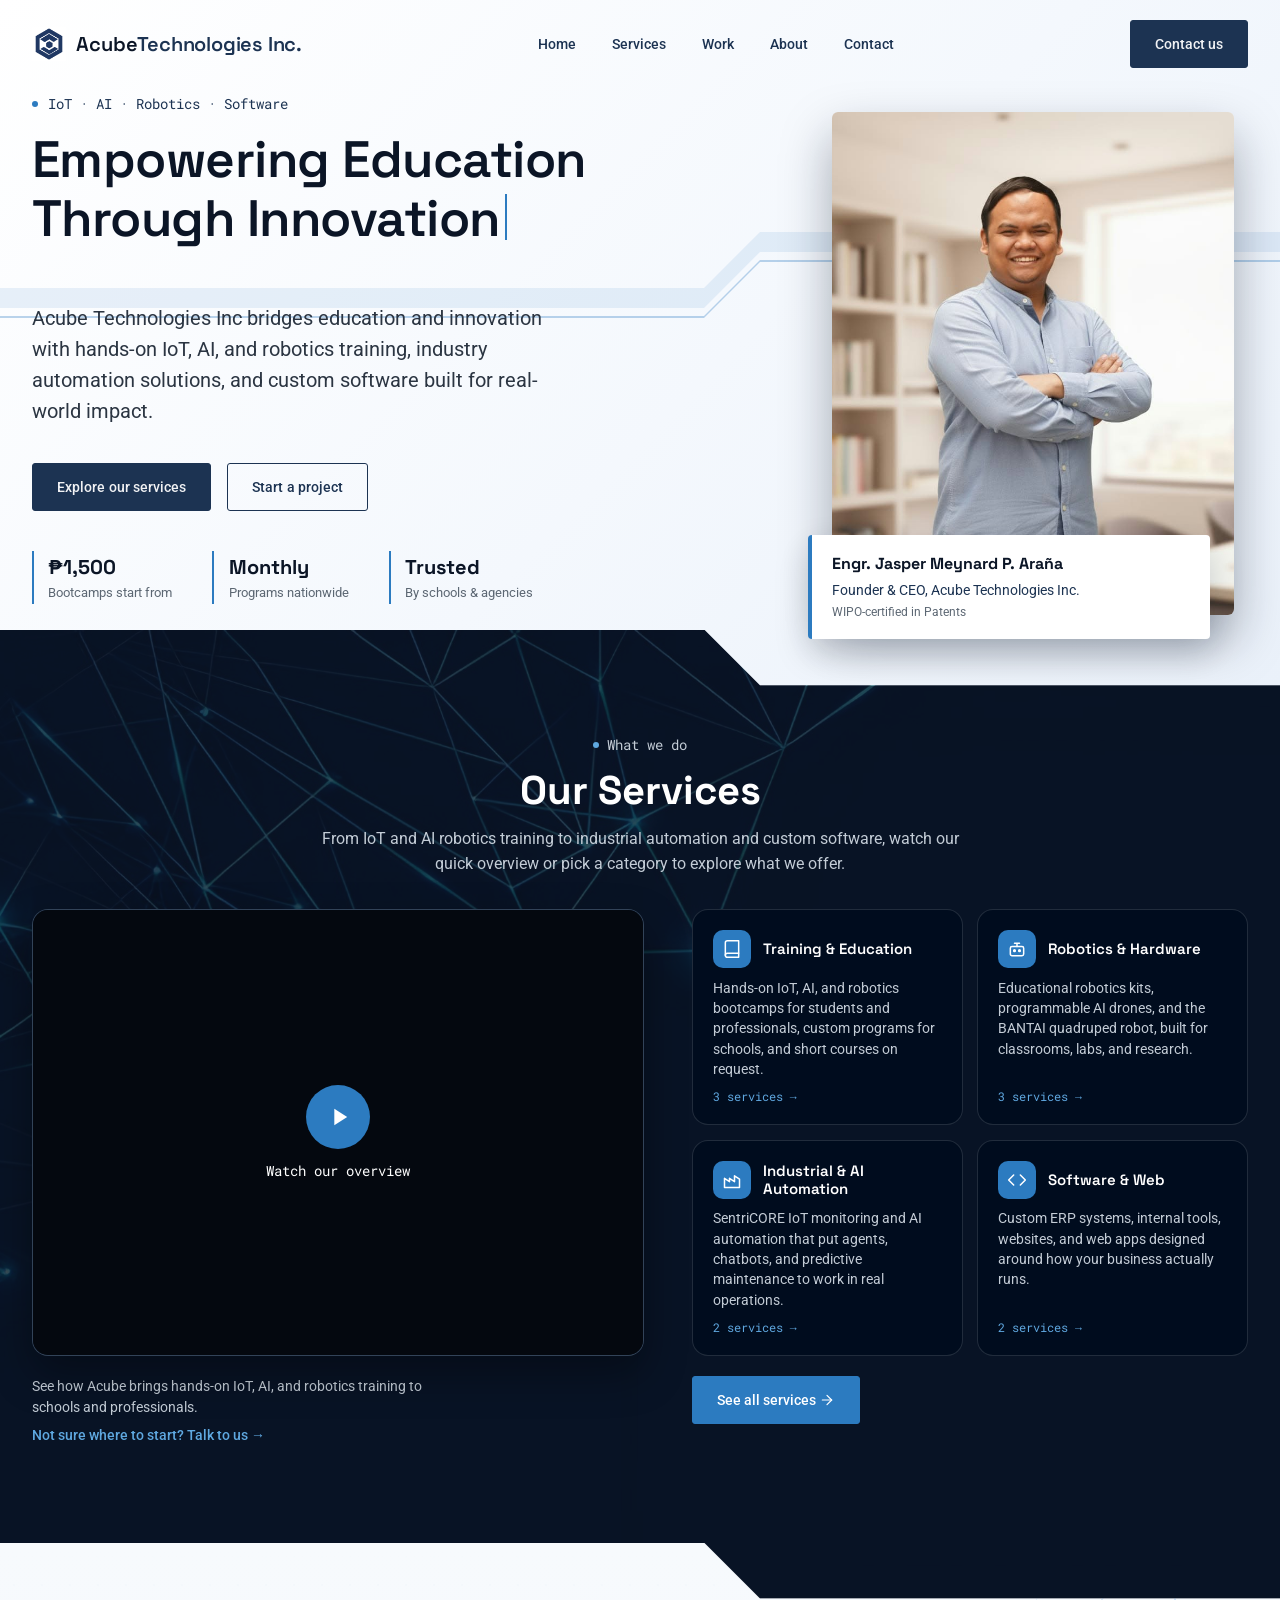
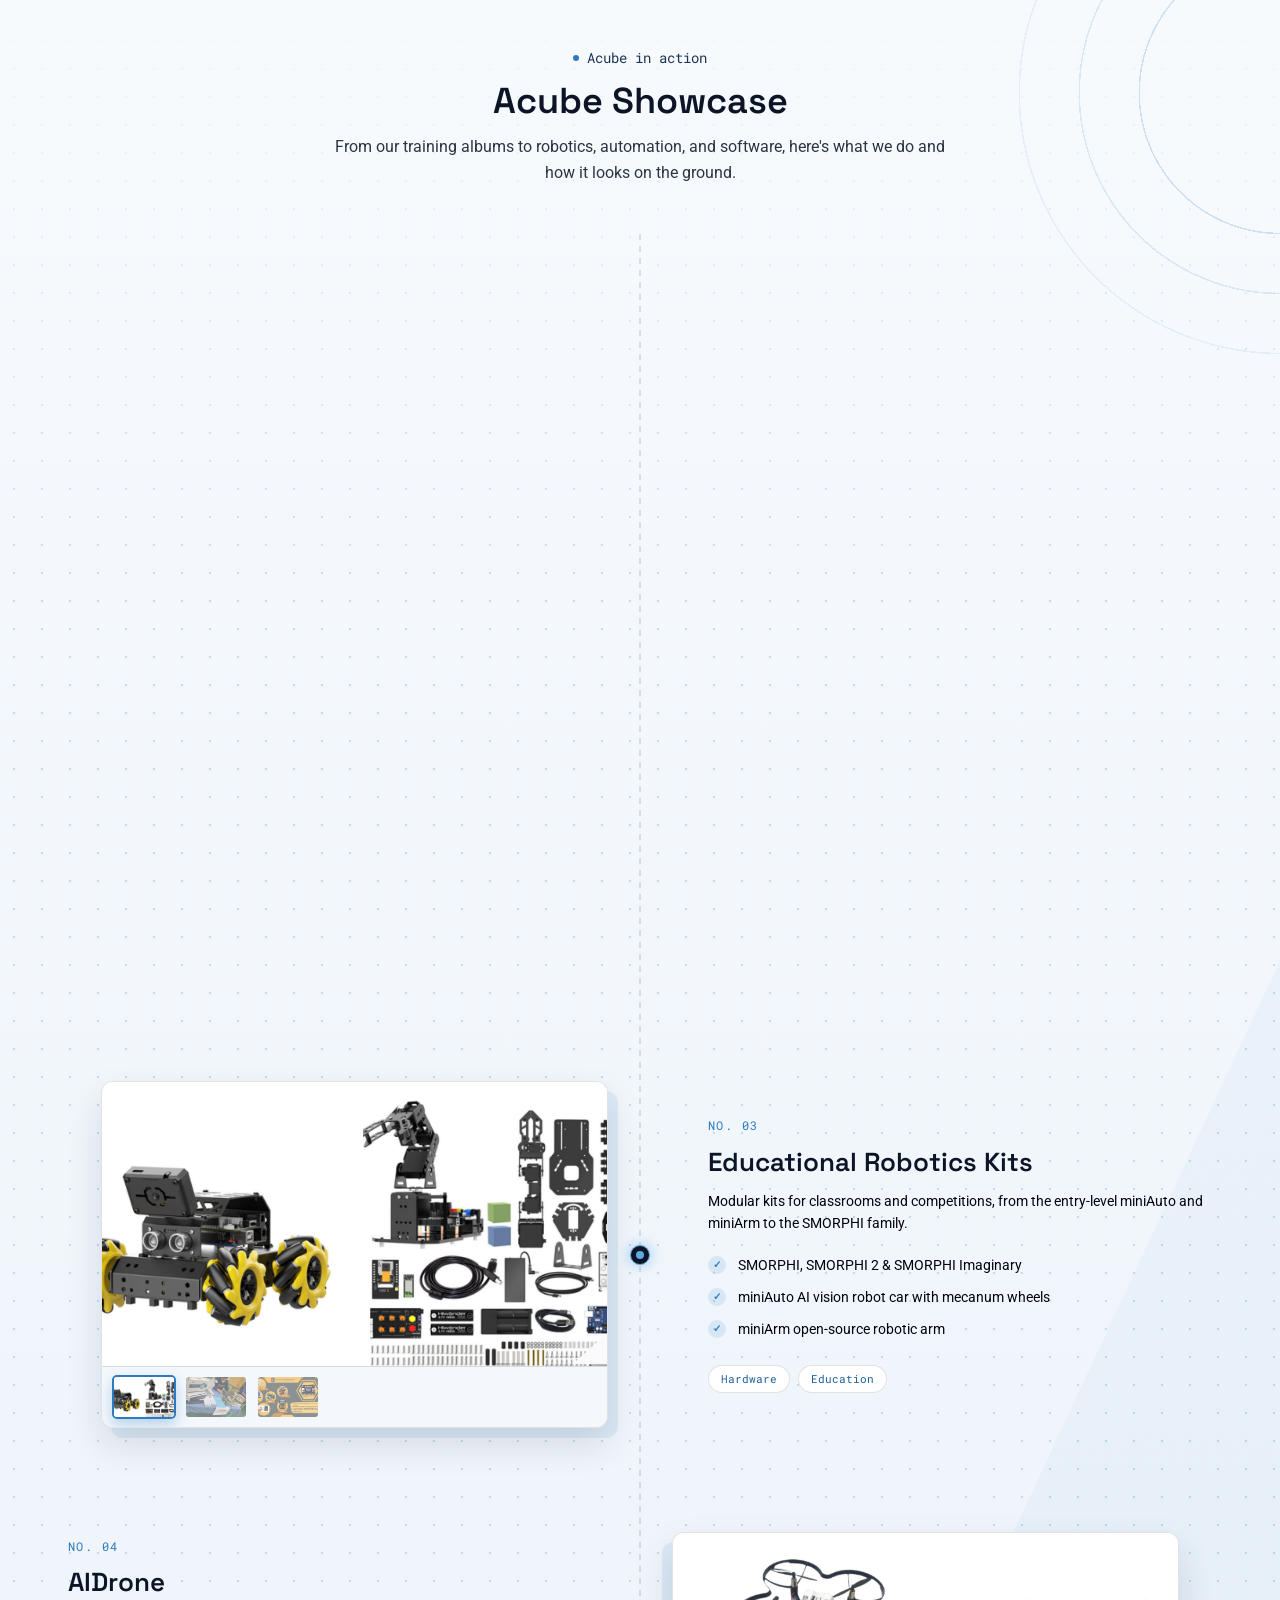
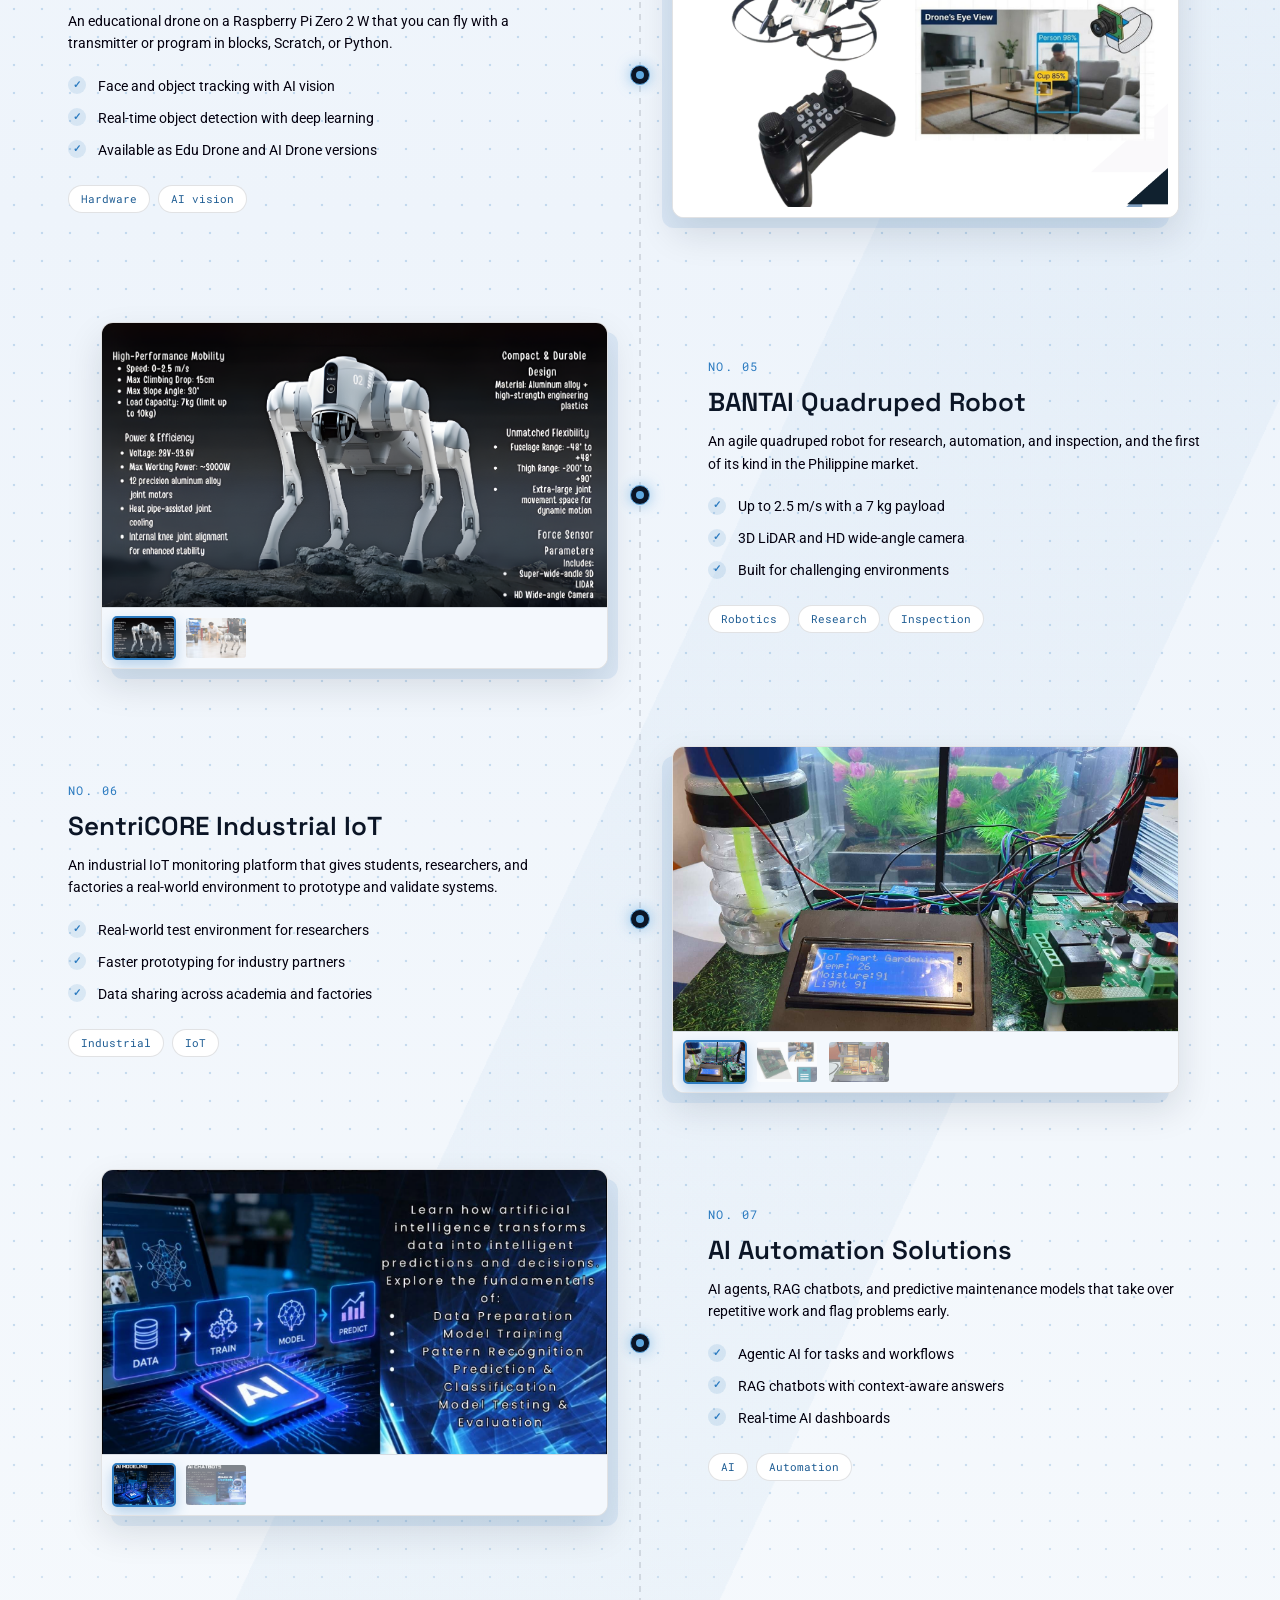
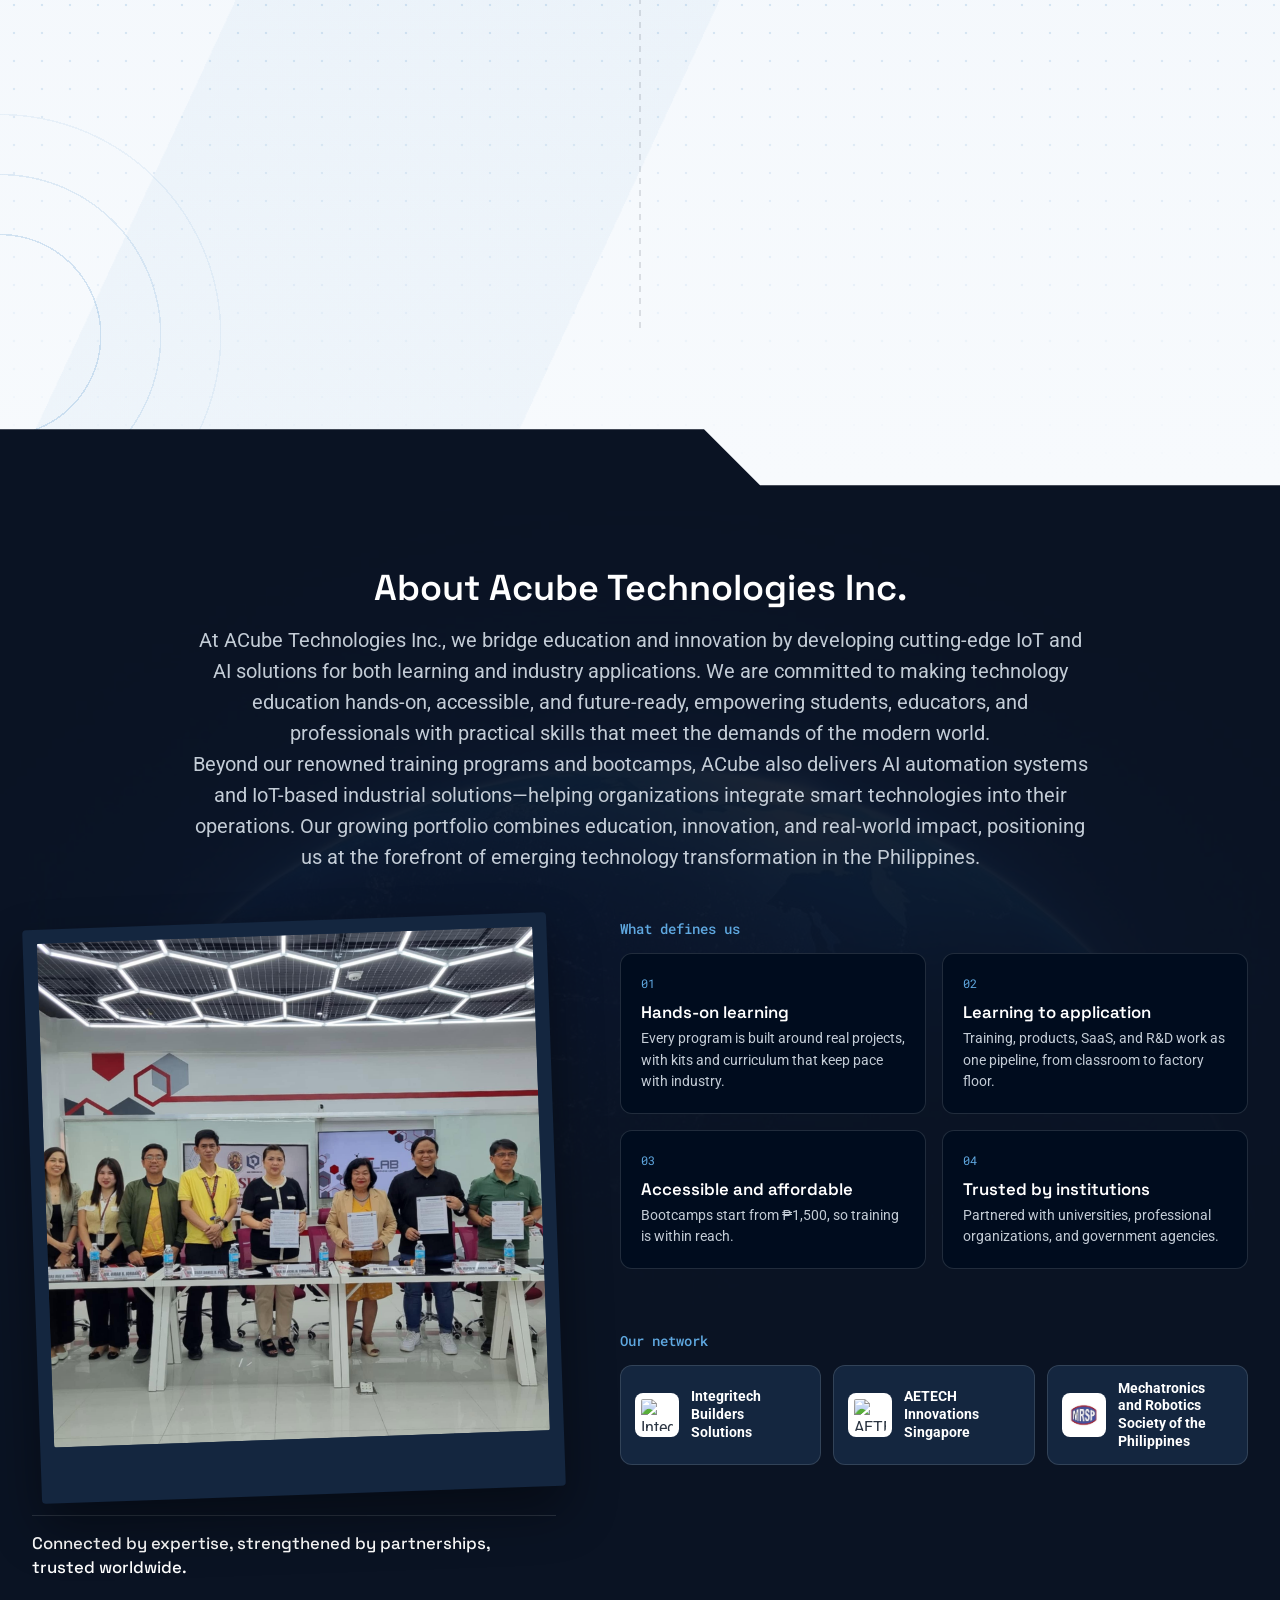
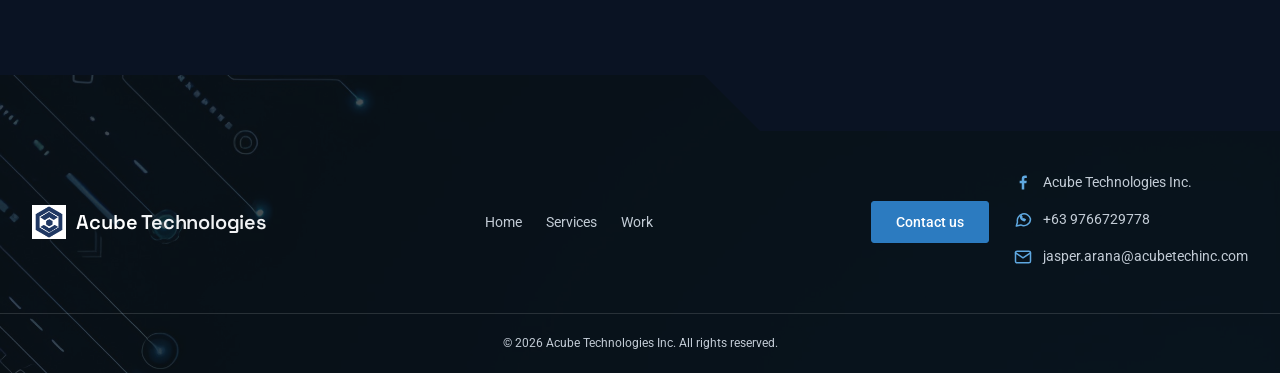
==== commit d0adf4f6: "Fix bug" ====
--- a/index.html
+++ b/index.html
@@ -208,9 +208,18 @@
             <p class="abt__eyebrow">About us</p>
             <h2 class="abt__title">About Acube Technologies Inc.</h2>
             <p class="abt__lede">
-              Acube bridges education and industry. We teach hands-on IoT, AI,
-              and robotics, then build the automation and software that put
-              those skills to work across the Philippines.
+              At ACube Technologies Inc., we bridge education and innovation by
+              developing cutting-edge IoT and AI solutions for both learning and
+              industry applications. We are committed to making technology
+              education hands-on, accessible, and future-ready, empowering
+              students, educators, and professionals with practical skills that
+              meet the demands of the modern world. <br />
+              Beyond our renowned training programs and bootcamps, ACube also
+              delivers AI automation systems and IoT-based industrial
+              solutions—helping organizations integrate smart technologies into
+              their operations. Our growing portfolio combines education,
+              innovation, and real-world impact, positioning us at the forefront
+              of emerging technology transformation in the Philippines.
             </p>
           </div>
 
@@ -420,34 +429,6 @@
         </div>
       </footer>
 
-      <div
-        class="service-page"
-        id="servicePage"
-        role="dialog"
-        aria-modal="true"
-        aria-labelledby="servicePageTitle"
-        aria-hidden="true"
-      >
-        <div class="service-page__bar">
-          <button type="button" class="service-page__back" id="servicePageBack">
-            <span aria-hidden="true">←</span>
-            <span id="servicePageBackLabel">Back to services</span>
-          </button>
-          <button
-            type="button"
-            class="service-page__close"
-            id="servicePageClose"
-            aria-label="Close service details"
-          >
-            &times;
-          </button>
-        </div>
-
-        <div class="service-page__body" id="servicePageBody">
-          <div class="service-page__sections" id="servicePageSections"></div>
-        </div>
-      </div>
-
       <div class="contact-modal" id="contactModal" aria-hidden="true">
         <div class="contact-modal__backdrop" data-close></div>
         <div
--- a/css/components.css
+++ b/css/components.css
@@ -2679,7 +2679,7 @@
   color: var(--text-on-dark);
 }
 .abt__lede {
-  max-width: 52ch;
+  max-width: 100ch;
   margin-top: 1rem;
   font-size: var(--step-1);
   line-height: 1.55;
@@ -2833,7 +2833,7 @@
 
 /* ---- Centered header, same pattern as Services and Work ---- */
 .abt__intro {
-  max-width: 640px;
+  max-width: 900px;
   margin-inline: auto;
   margin-bottom: 3rem;
   text-align: center;
@@ -3048,7 +3048,7 @@
 
 .abt__photo--polaroid {
   padding: 14px 14px 56px; /* TUNE: bottom number = thickness of the white strip */
-  background: var(--paper-000);
+  background: var(--card-navy);
   border-radius: 4px;
   box-shadow: 0 24px 50px rgba(0, 0, 0, 0.4);
   transform: rotate(-2deg); /* TUNE: tilt angle, use 0deg for straight */
--- a/css/services.css
+++ b/css/services.css
@@ -476,7 +476,7 @@
   display: flex;
   gap: 4px;
   max-width: 100%;
-  padding: 5px;
+  padding: 3px;
   background: var(--card-navy);
   border: 1px solid var(--border-on-dark);
   border-radius: 999px;
@@ -492,7 +492,7 @@
   display: inline-flex;
   align-items: center;
   gap: 0.5rem;
-  padding: 0.65rem 1.25rem;
+  padding: 0.5rem 1rem;
   border-radius: 999px;
   color: var(--text-on-dark-muted);
   font-size: var(--step--1);
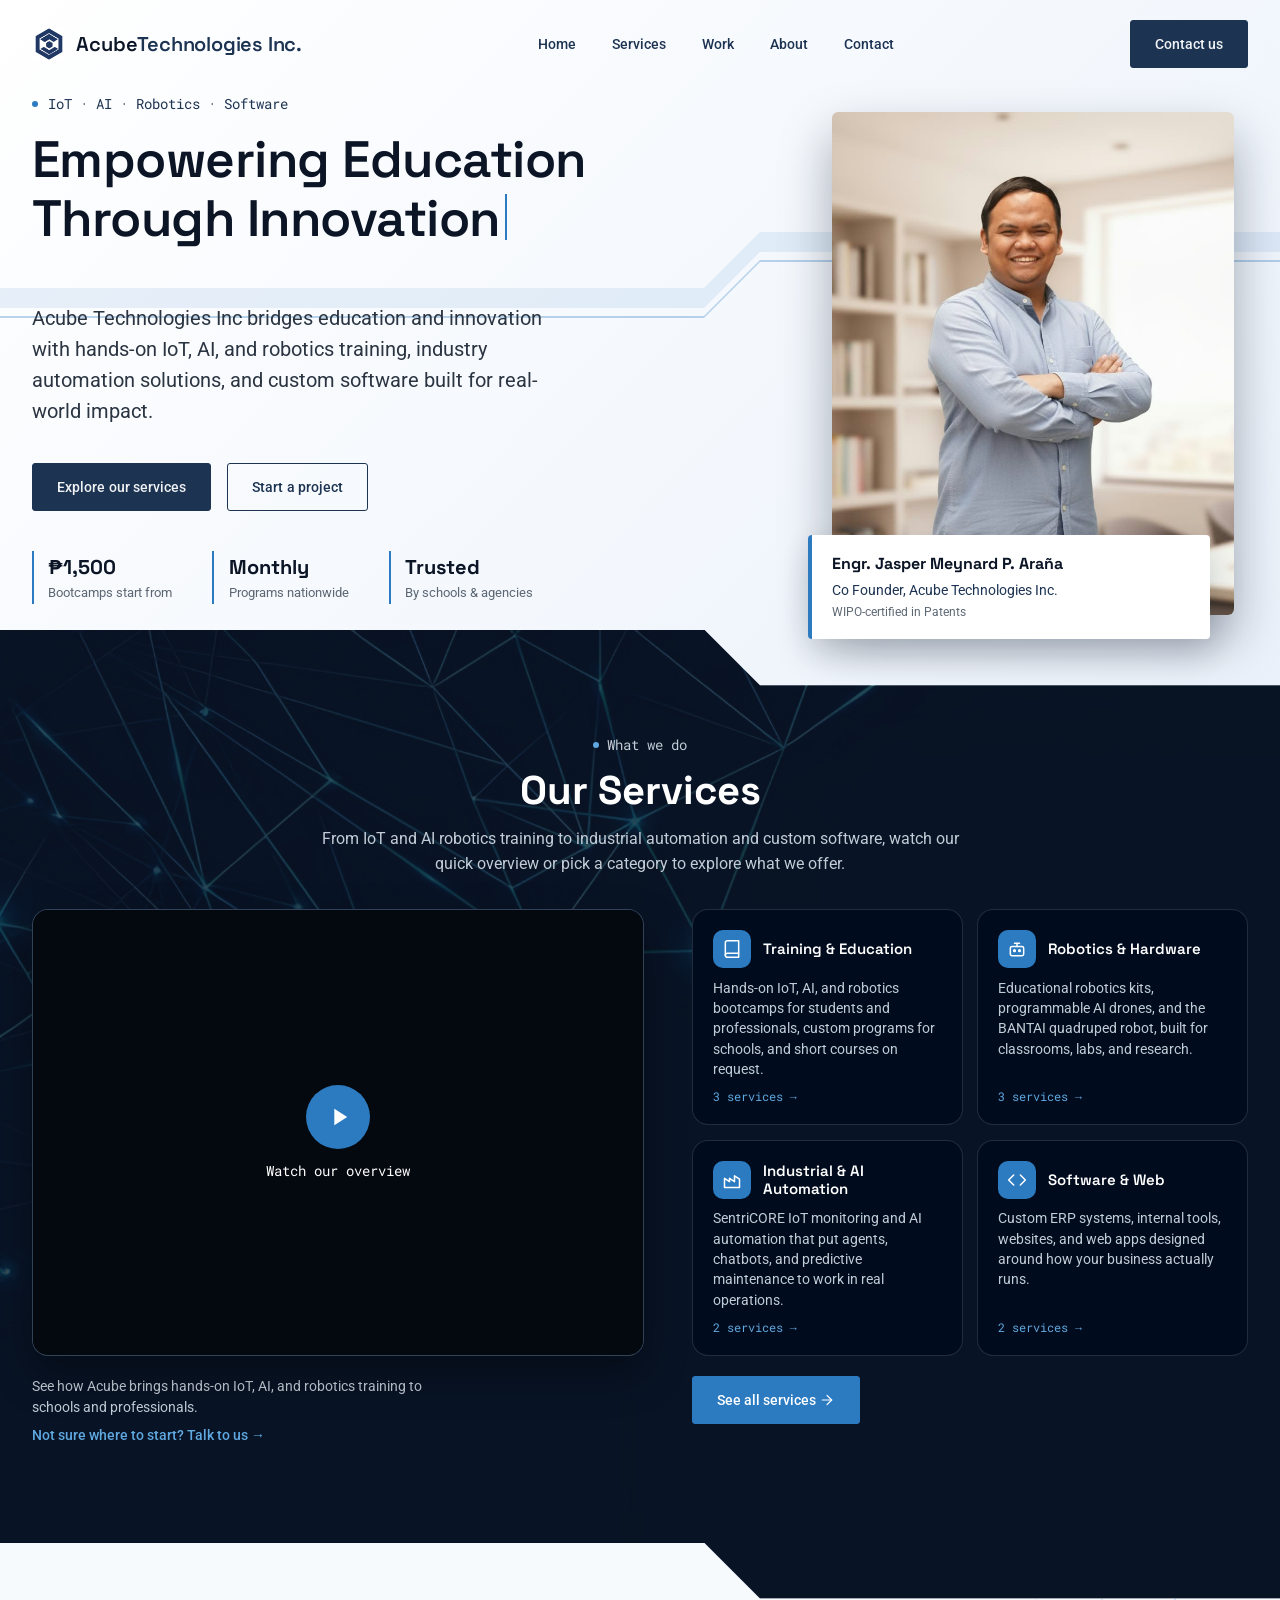
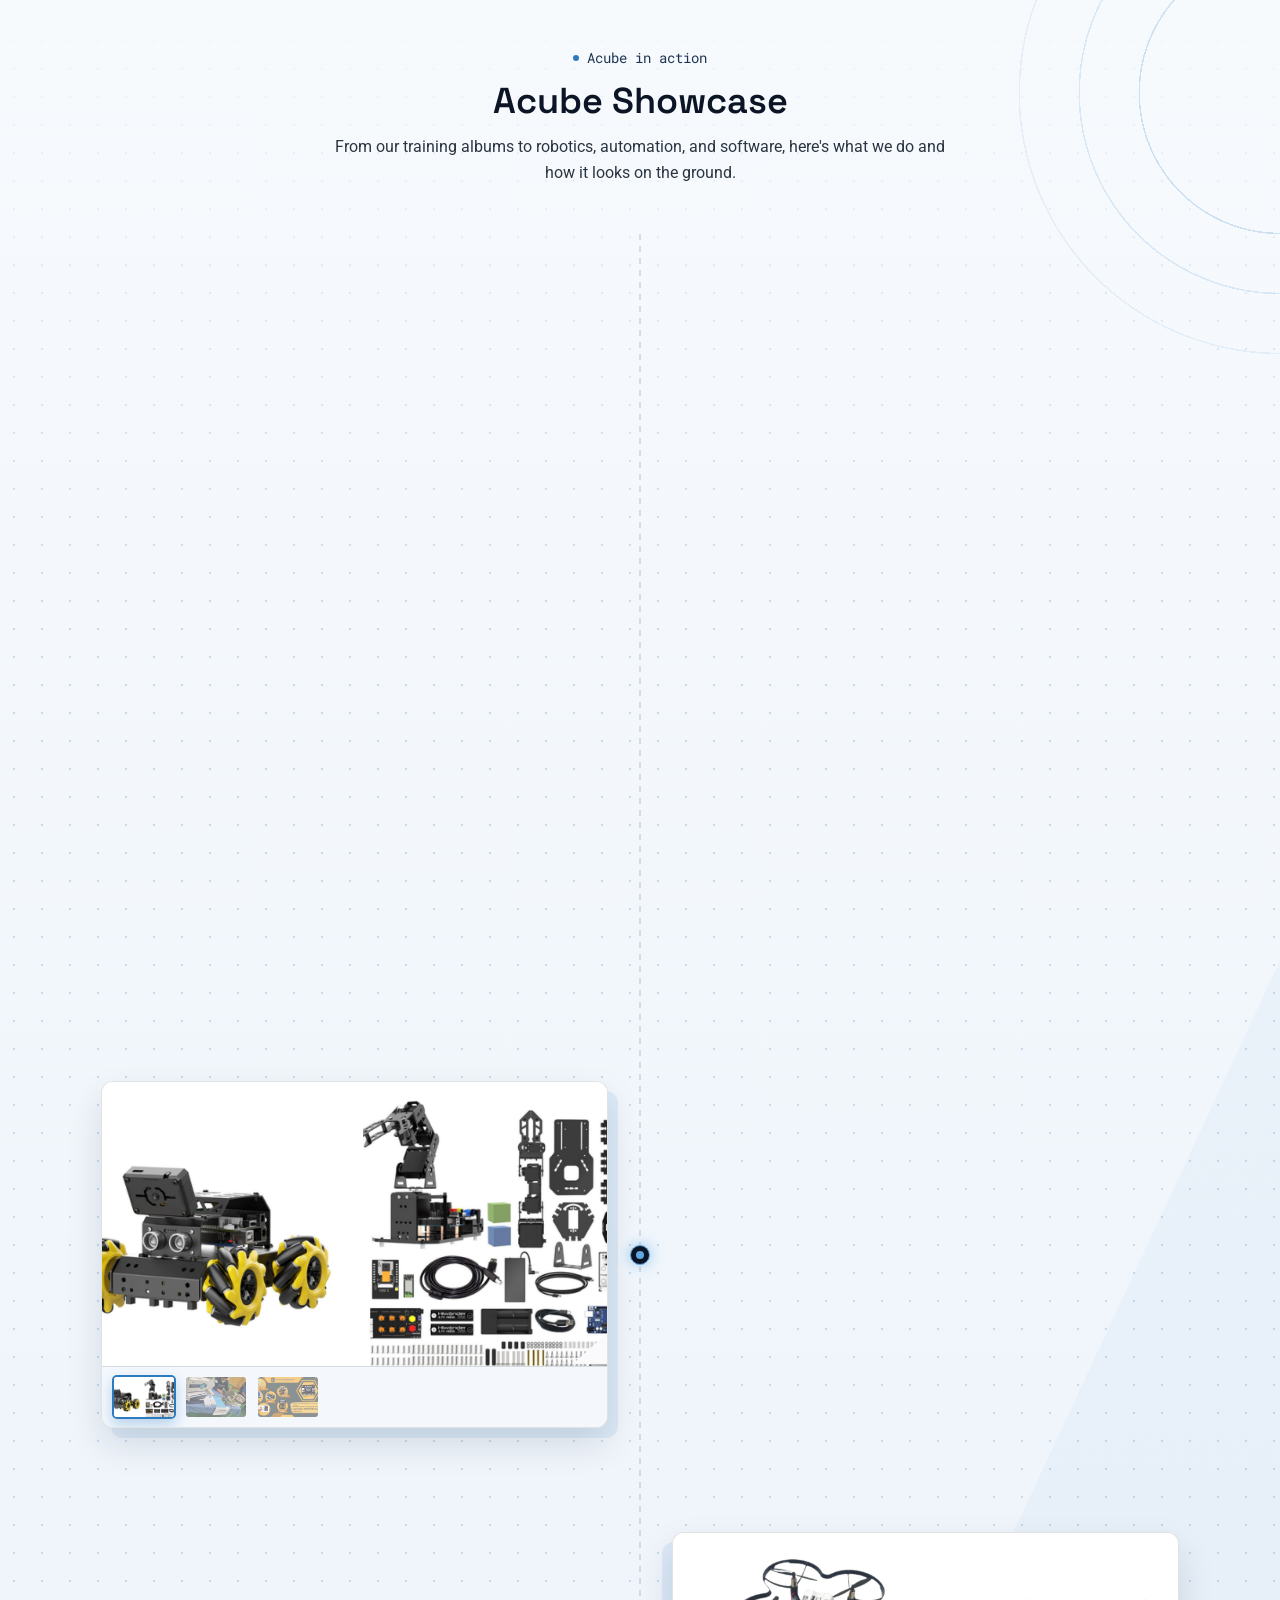
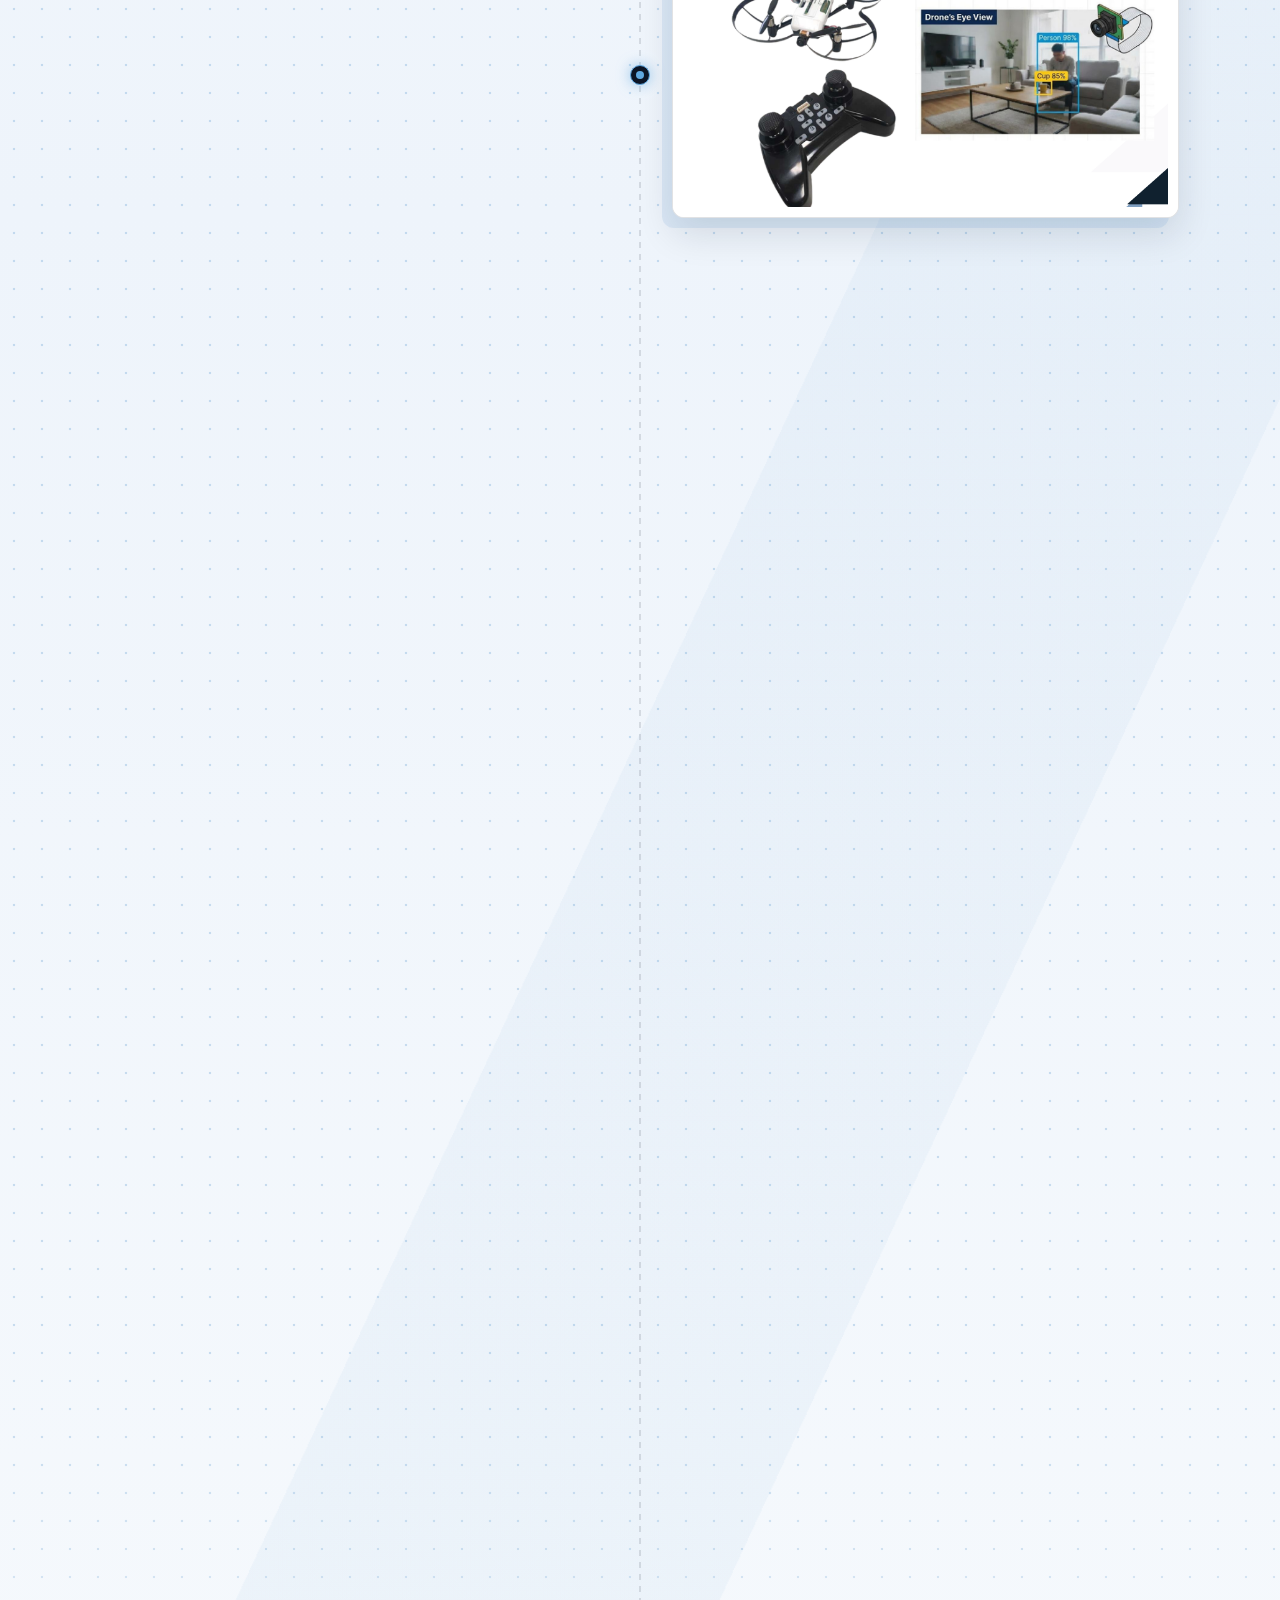
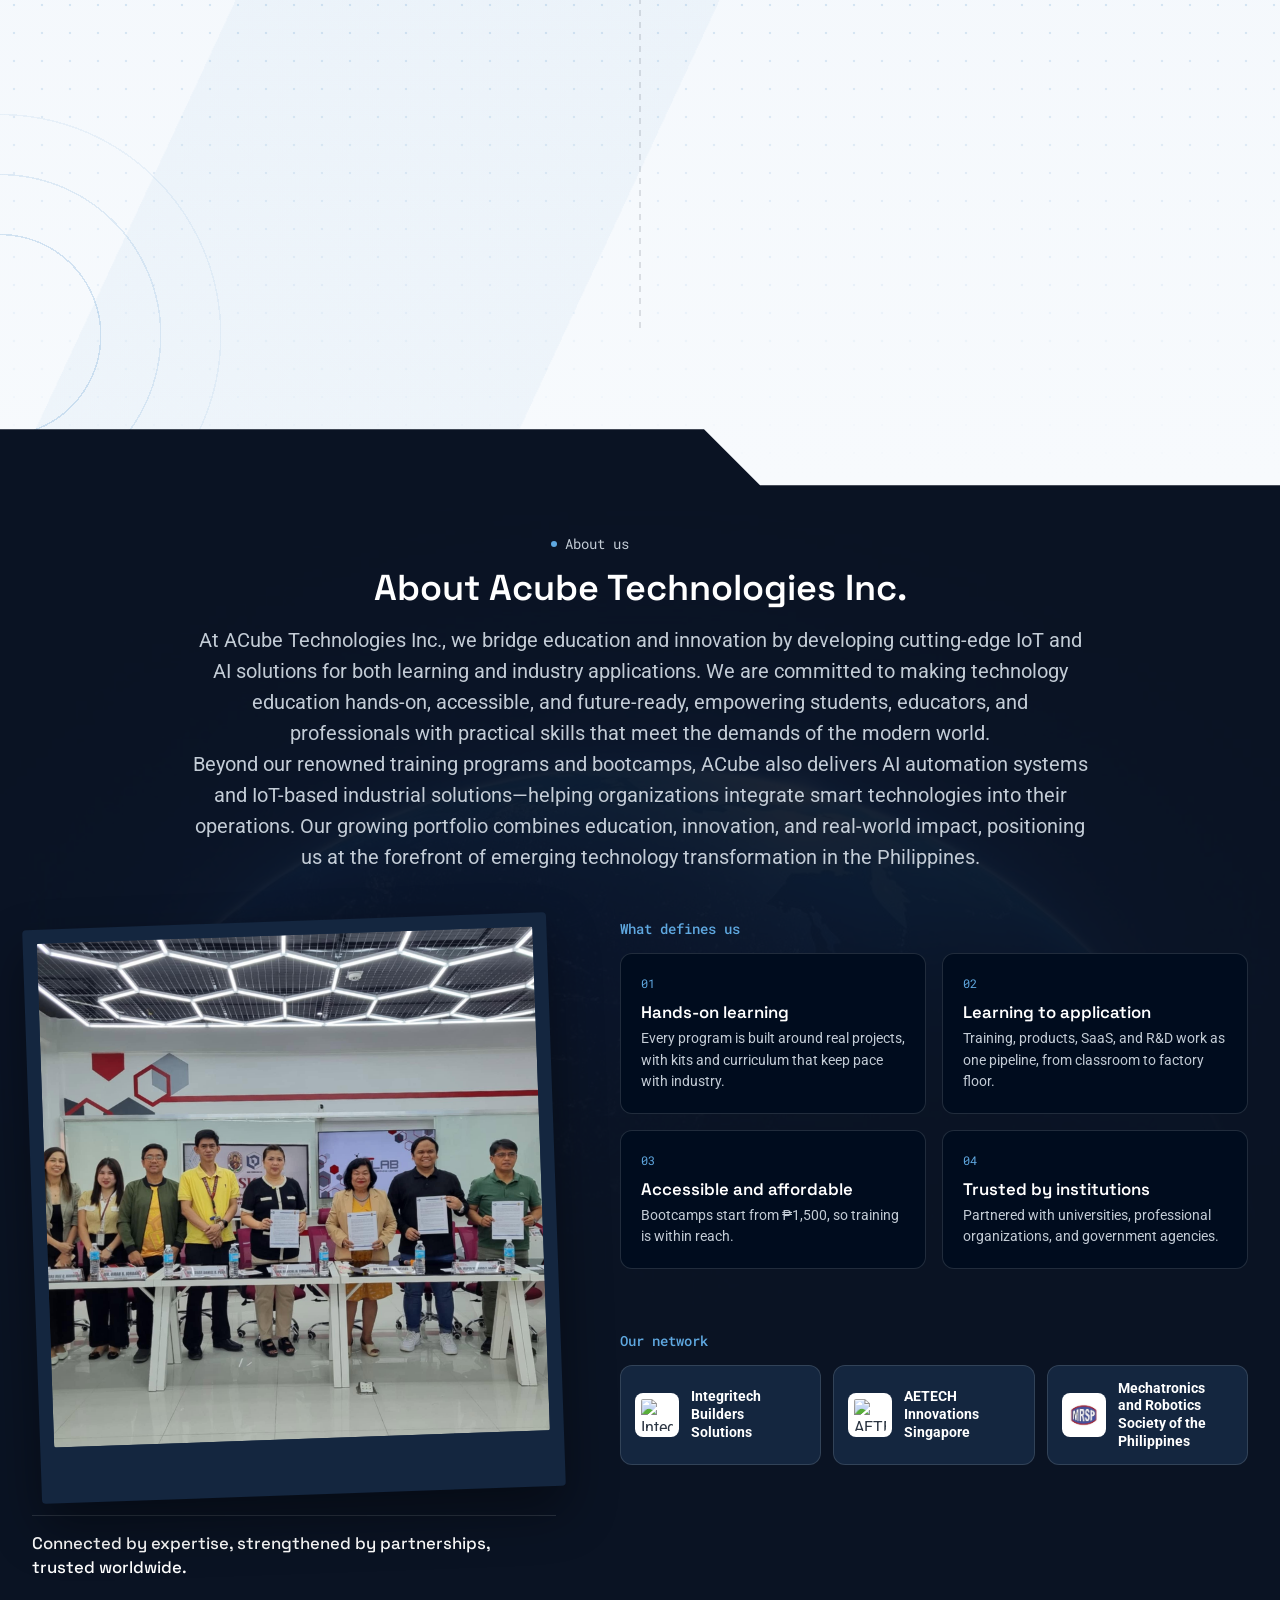
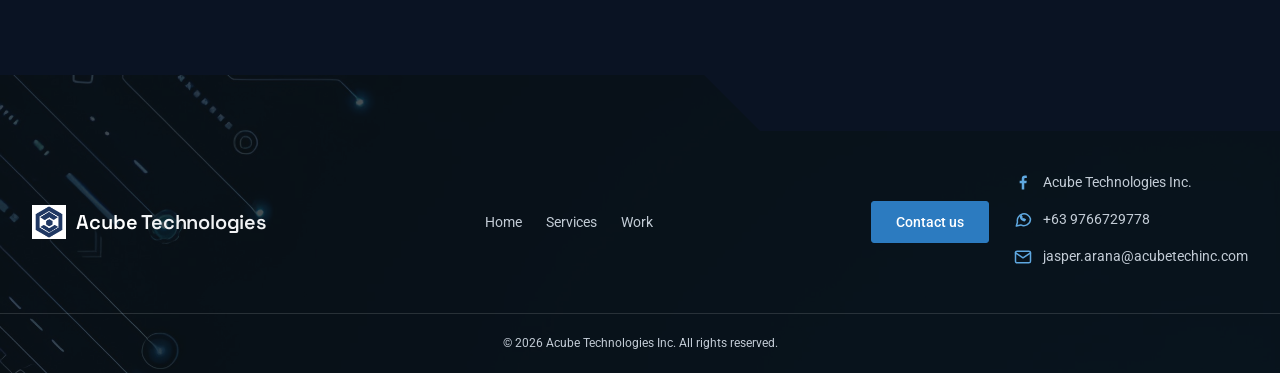
==== commit cdd964d1: "update" ====
--- a/index.html
+++ b/index.html
@@ -113,12 +113,12 @@
             <figure class="hero__portrait">
               <img
                 src="assets/images/engr. jasper.jpg"
-                alt="Engr. Jasper Meynard P. Araña, Founder and CEO of Acube Technologies Inc."
+                alt="Engr. Jasper Meynard P. Araña, Co Founder of Acube Technologies Inc."
               />
 
               <figcaption class="hero__caption">
                 <strong>Engr. Jasper Meynard P. Araña</strong>
-                <span>Founder &amp; CEO, Acube Technologies Inc.</span>
+                <span>Co Founder, Acube Technologies Inc.</span>
                 <small>WIPO-certified in Patents</small>
               </figcaption>
             </figure>
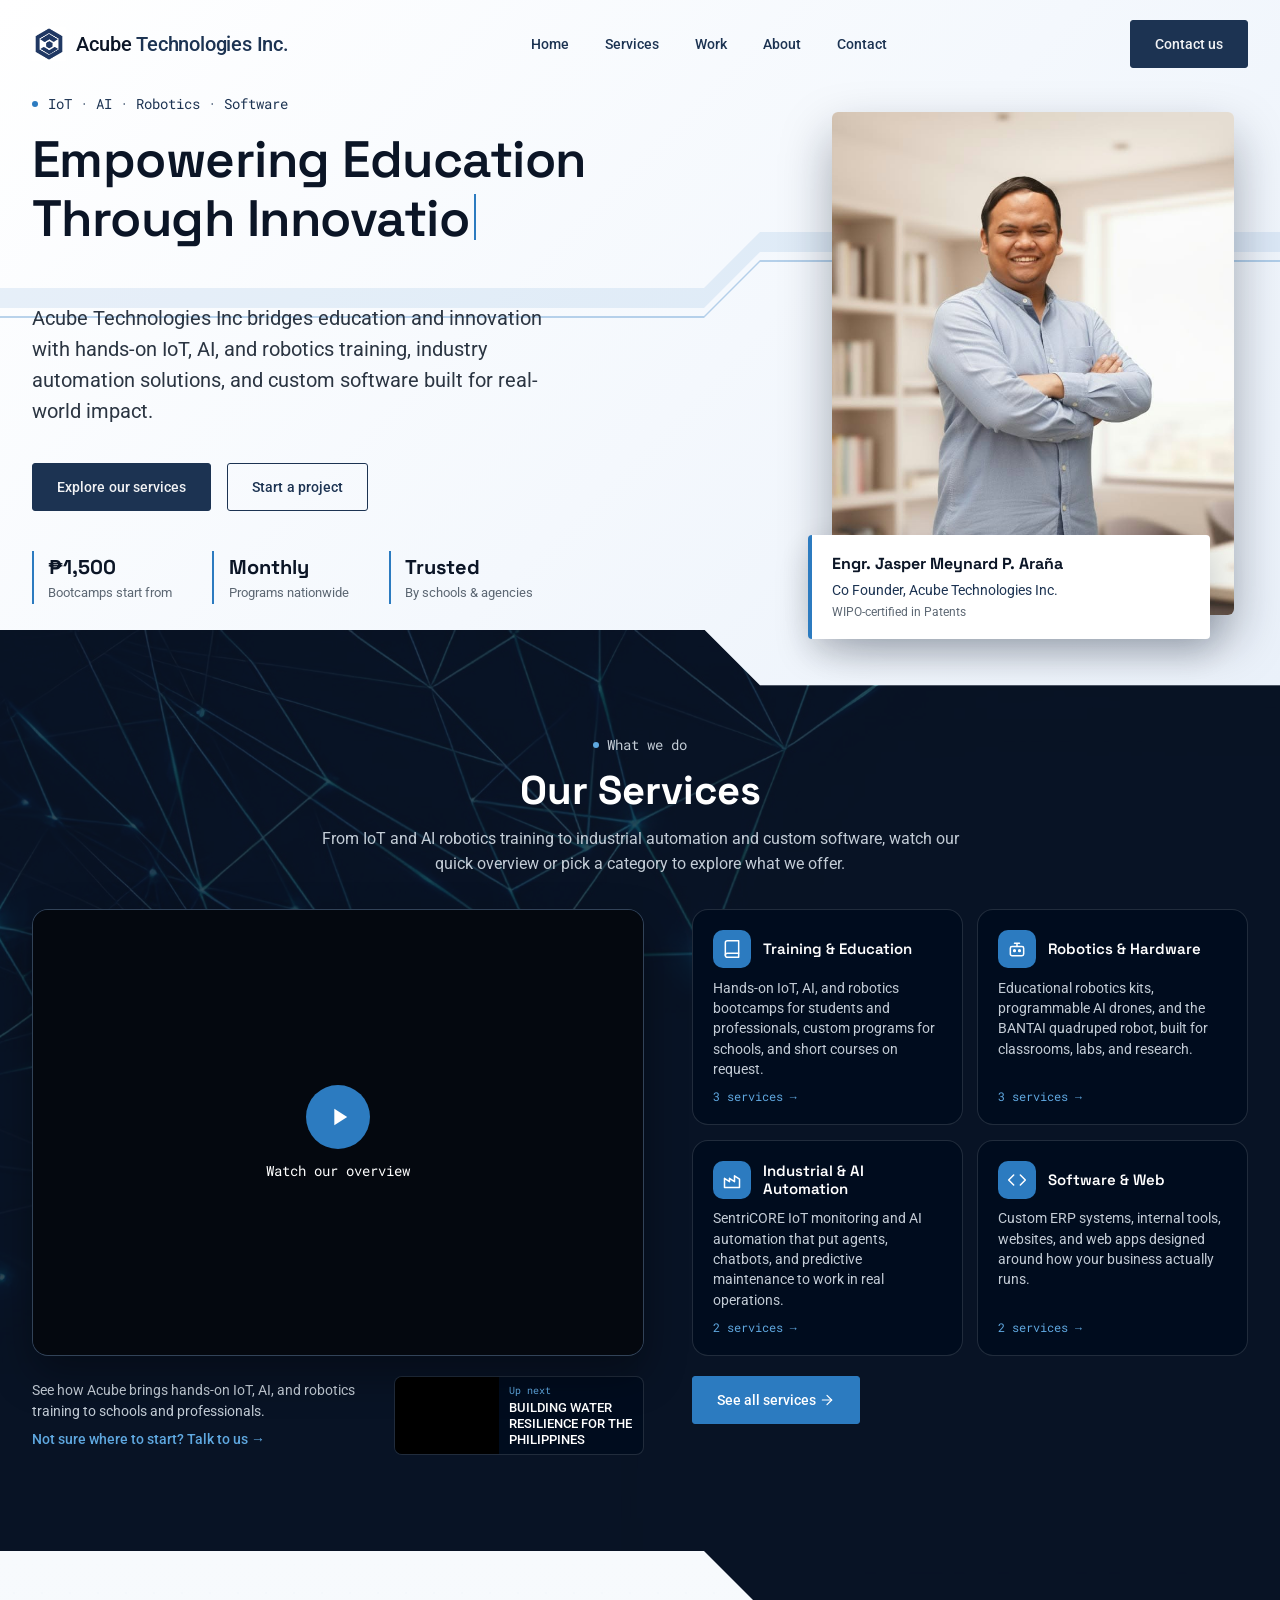
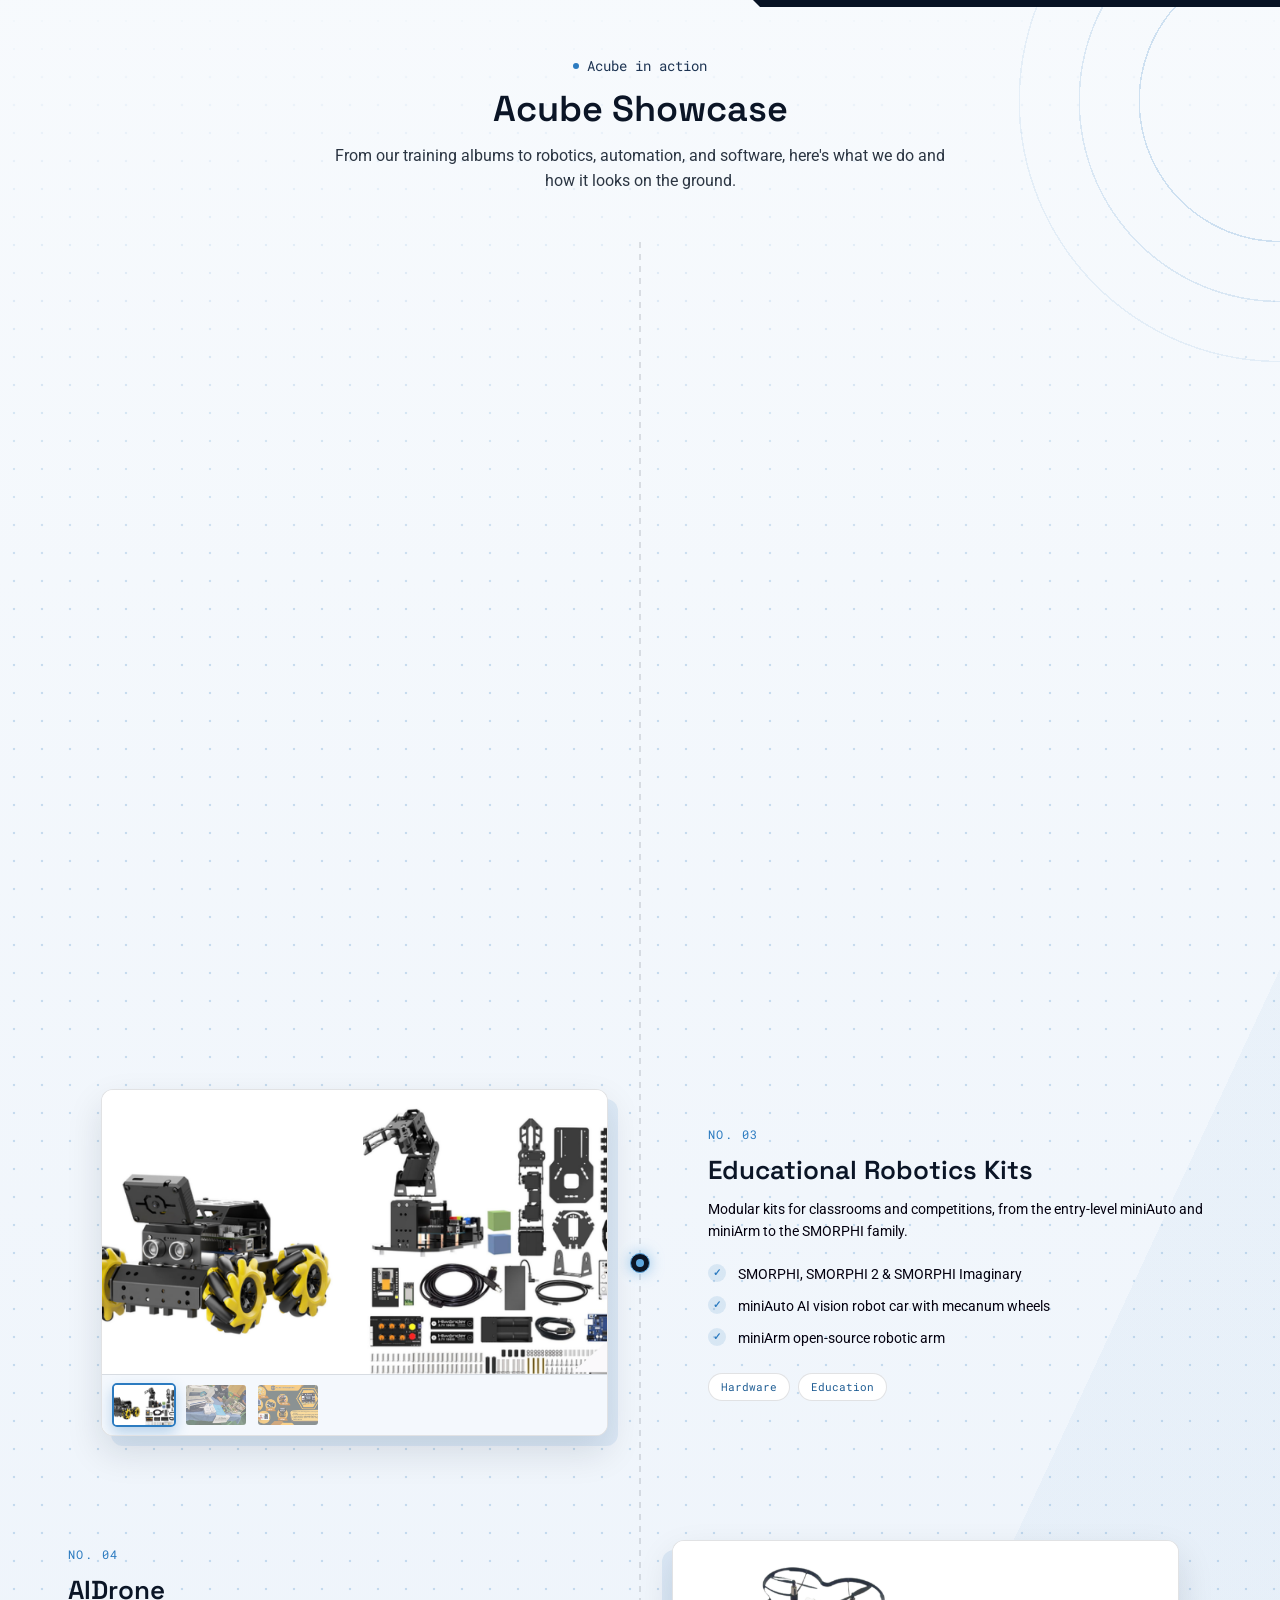
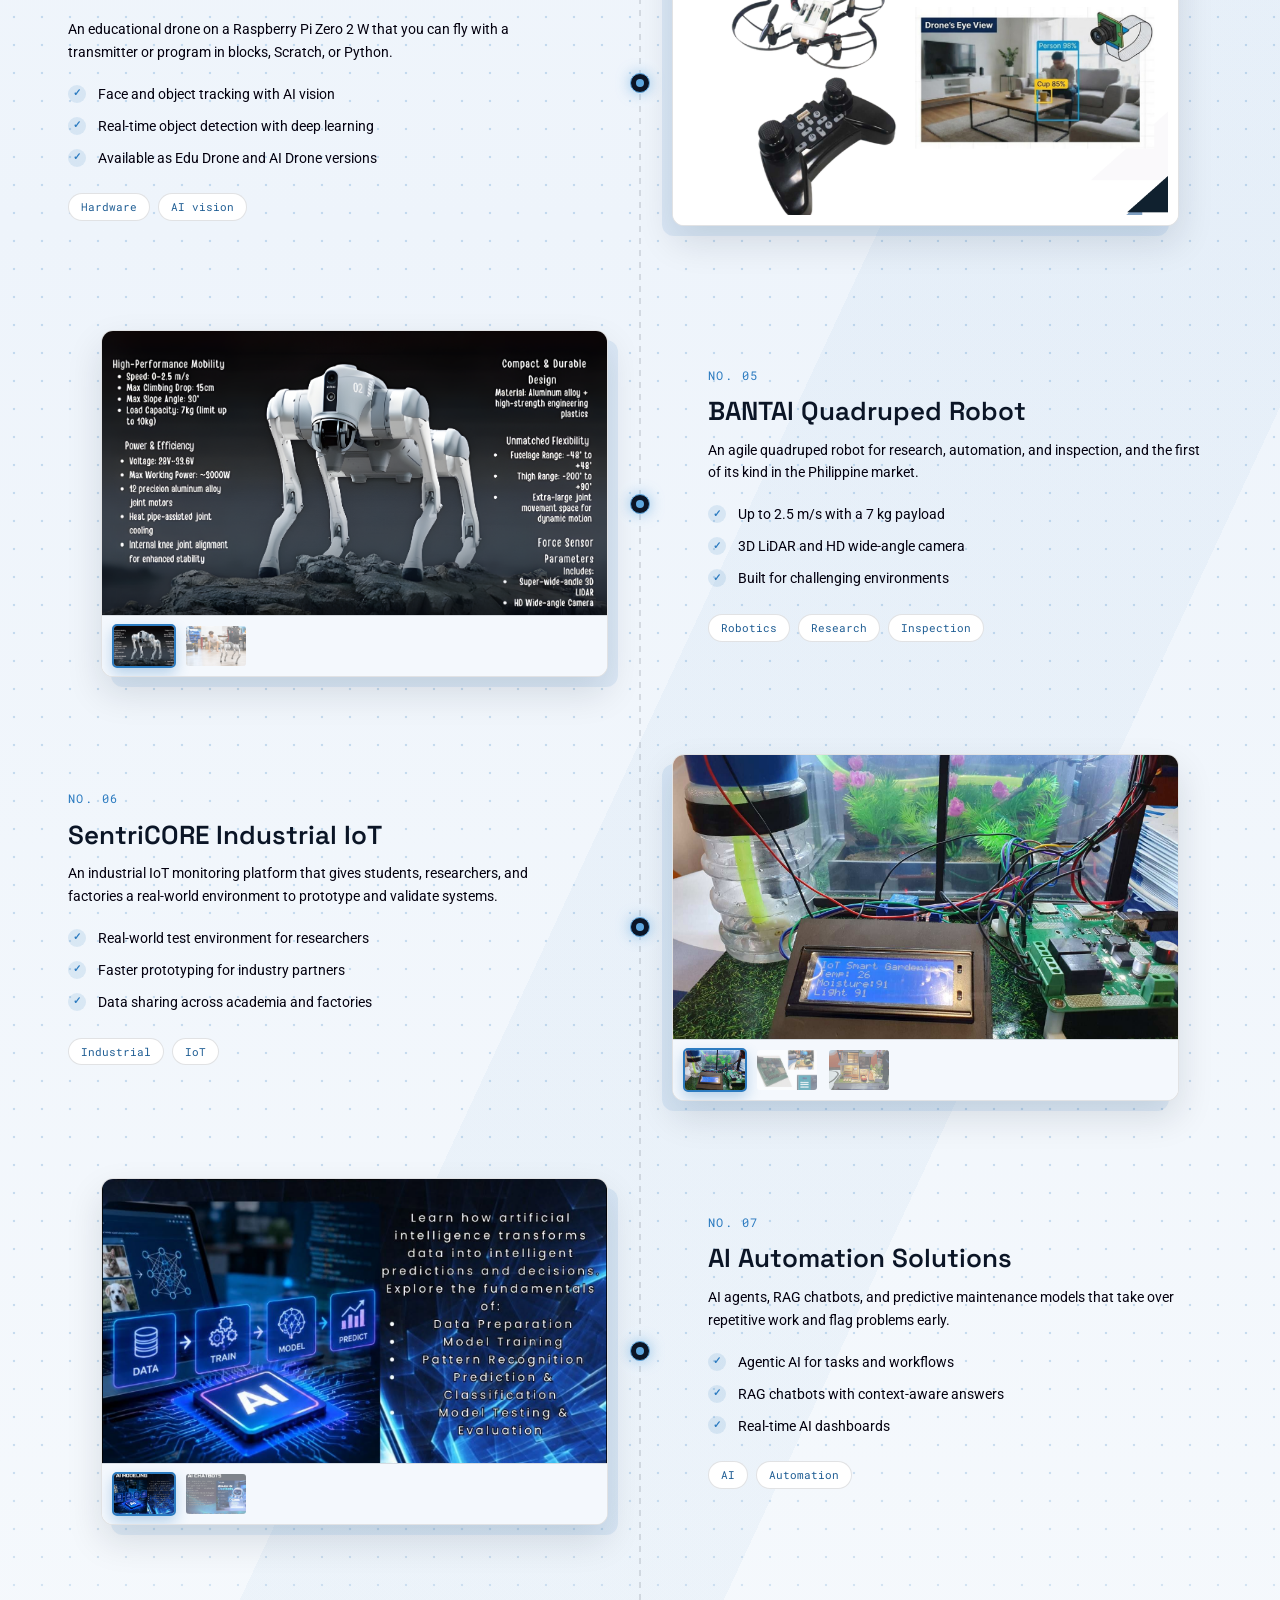
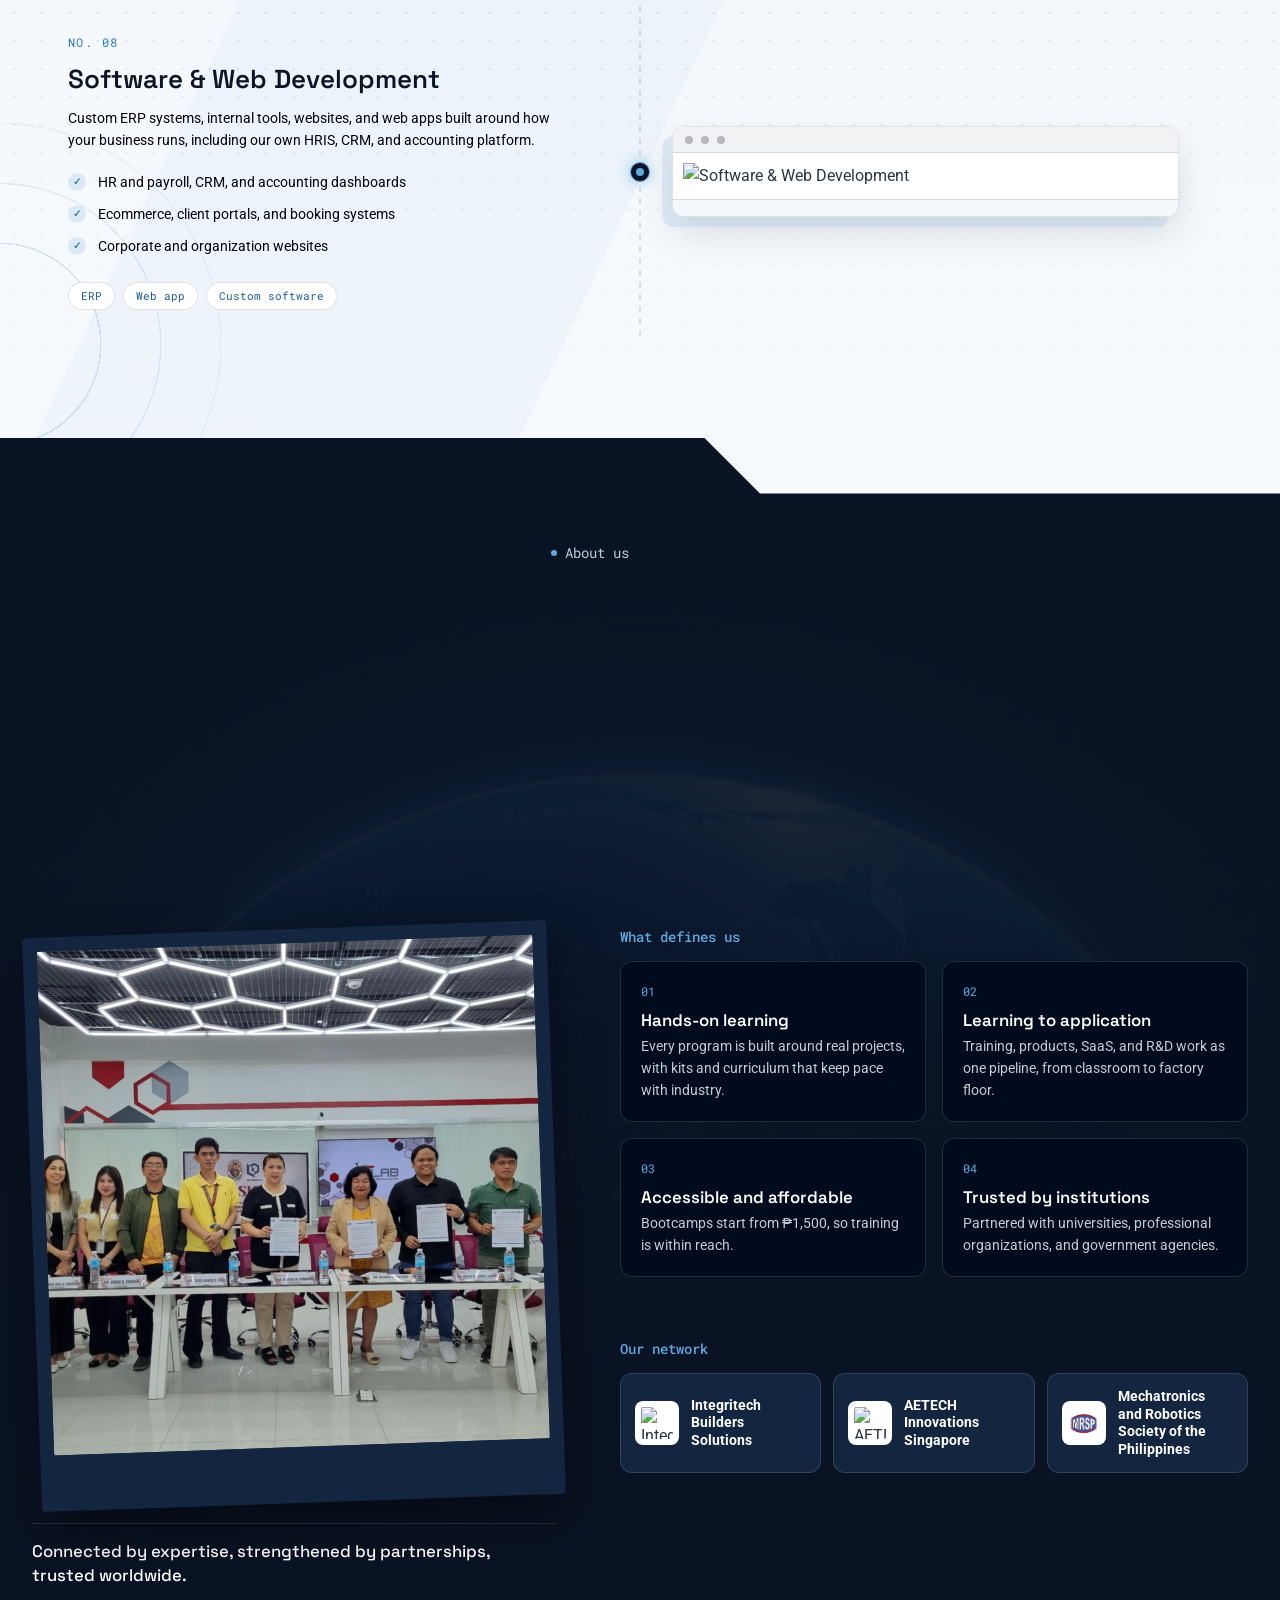
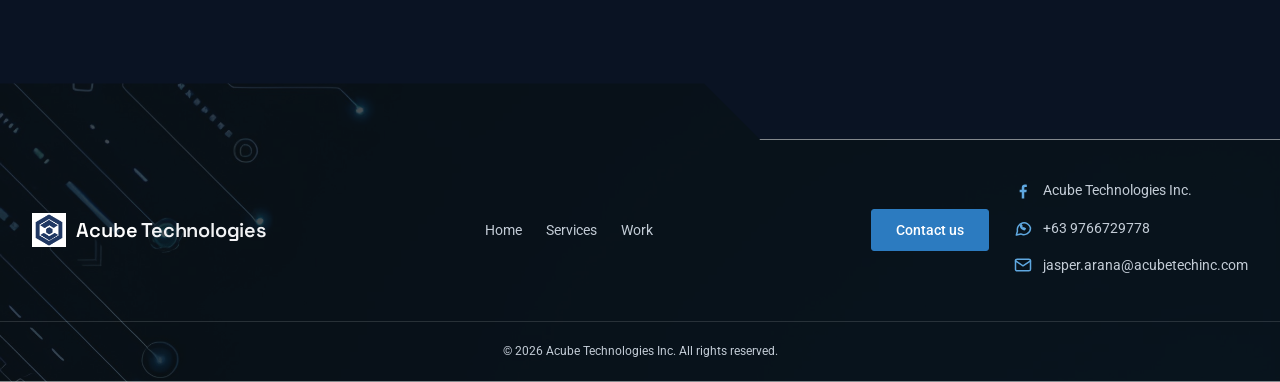
==== commit 66c4046c: "Add video via Git LFS" ====
--- a/index.html
+++ b/index.html
@@ -36,7 +36,7 @@
             class="brand__logo"
           />
           <span class="brand__name"
-            >Acube<span class="brand__mark">Technologies Inc.</span></span
+            >Acube <span class="brand__mark">Technologies Inc.</span></span
           >
         </a>
 
@@ -144,14 +144,17 @@
           <div class="svc-home">
             <div class="svc-video" id="svcVideo"></div>
             <div class="svc-thumbs" id="svcThumbs"></div>
-            <div class="svc-caption">
-              <p>
-                See how Acube brings hands-on IoT, AI, and robotics training to
-                schools and professionals.
-              </p>
-              <a href="#" class="svc-caption__link js-contact-trigger"
-                >Not sure where to start? Talk to us →</a
-              >
+            <div class="svc-under">
+              <div class="svc-caption">
+                <p>
+                  See how Acube brings hands-on IoT, AI, and robotics training
+                  to schools and professionals.
+                </p>
+                <a href="#" class="svc-caption__link js-contact-trigger"
+                  >Not sure where to start? Talk to us →</a
+                >
+              </div>
+              <div class="svc-next-slot" id="svcNext"></div>
             </div>
 
             <div class="svc-home__panel" id="svcHomePanel"></div>
--- a/css/components.css
+++ b/css/components.css
@@ -3234,3 +3234,8 @@
     display: none; /* hover arrow isn't needed on touch screens */
   }
 }
+
+.site-header .brand__name {
+  font-family: "Tenorite", "Lexend", "Roboto", sans-serif;
+  font-weight: 500;
+}
--- a/css/services.css
+++ b/css/services.css
@@ -146,6 +146,95 @@
   display: none;
 }
 
+/* ---- Row under the video: "Up next" card + caption ---- */
+.svc-under {
+  grid-column: 1;
+  grid-row: 2;
+  display: flex;
+  align-items: center;
+  gap: 1.25rem;
+  min-width: 0;
+}
+.svc-under .svc-caption {
+  flex: 1;
+  min-width: 0;
+}
+.svc-next-slot {
+  flex: none;
+  margin-left: auto; /* keeps the card on the right edge of the video */
+}
+.svc-next-slot:empty {
+  display: none; /* last video: no next card, caption takes the row */
+}
+
+.svc-next {
+  display: flex;
+  align-items: stretch;
+  width: 250px;
+  padding: 0;
+  overflow: hidden;
+  text-align: left;
+  color: var(--text-on-dark);
+  background: var(--ink-500);
+  border: 1px solid var(--border-on-dark);
+  border-radius: 8px;
+  transition:
+    transform 0.2s ease,
+    border-color 0.2s ease;
+}
+.svc-next:hover {
+  transform: translateY(-3px);
+  border-color: var(--accent-blue-bright);
+}
+.svc-next__thumb {
+  flex: 0 0 42%;
+  aspect-ratio: 16 / 9;
+  background: #000;
+}
+.svc-next__thumb video {
+  display: block;
+  width: 100%;
+  height: 100%;
+  object-fit: cover;
+  pointer-events: none;
+}
+.svc-next__text {
+  display: flex;
+  flex-direction: column;
+  justify-content: center;
+  gap: 0.15rem;
+  min-width: 0;
+  padding: 0.4rem 0.65rem;
+}
+.svc-next__text small {
+  font-family: var(--font-mono);
+  font-size: 0.65rem;
+  color: var(--accent-blue-bright);
+}
+.svc-next__text strong {
+  font-size: 0.8rem;
+  font-weight: 500;
+  line-height: 1.25;
+}
+
+@media (max-width: 860px) {
+  .svc-under {
+    grid-column: 1;
+    grid-row: auto;
+    flex-direction: column;
+    align-items: flex-start;
+    gap: 0.6rem;
+  }
+  .svc-next {
+    width: 200px;
+  }
+  .svc-next__text small {
+    font-size: 0.55rem;
+  }
+  .svc-next__text strong {
+    font-size: 0.68rem;
+  }
+}
 /* Right column: cards and list share one cell, so the height never changes */
 .svc-home__panel {
   grid-column: 2;
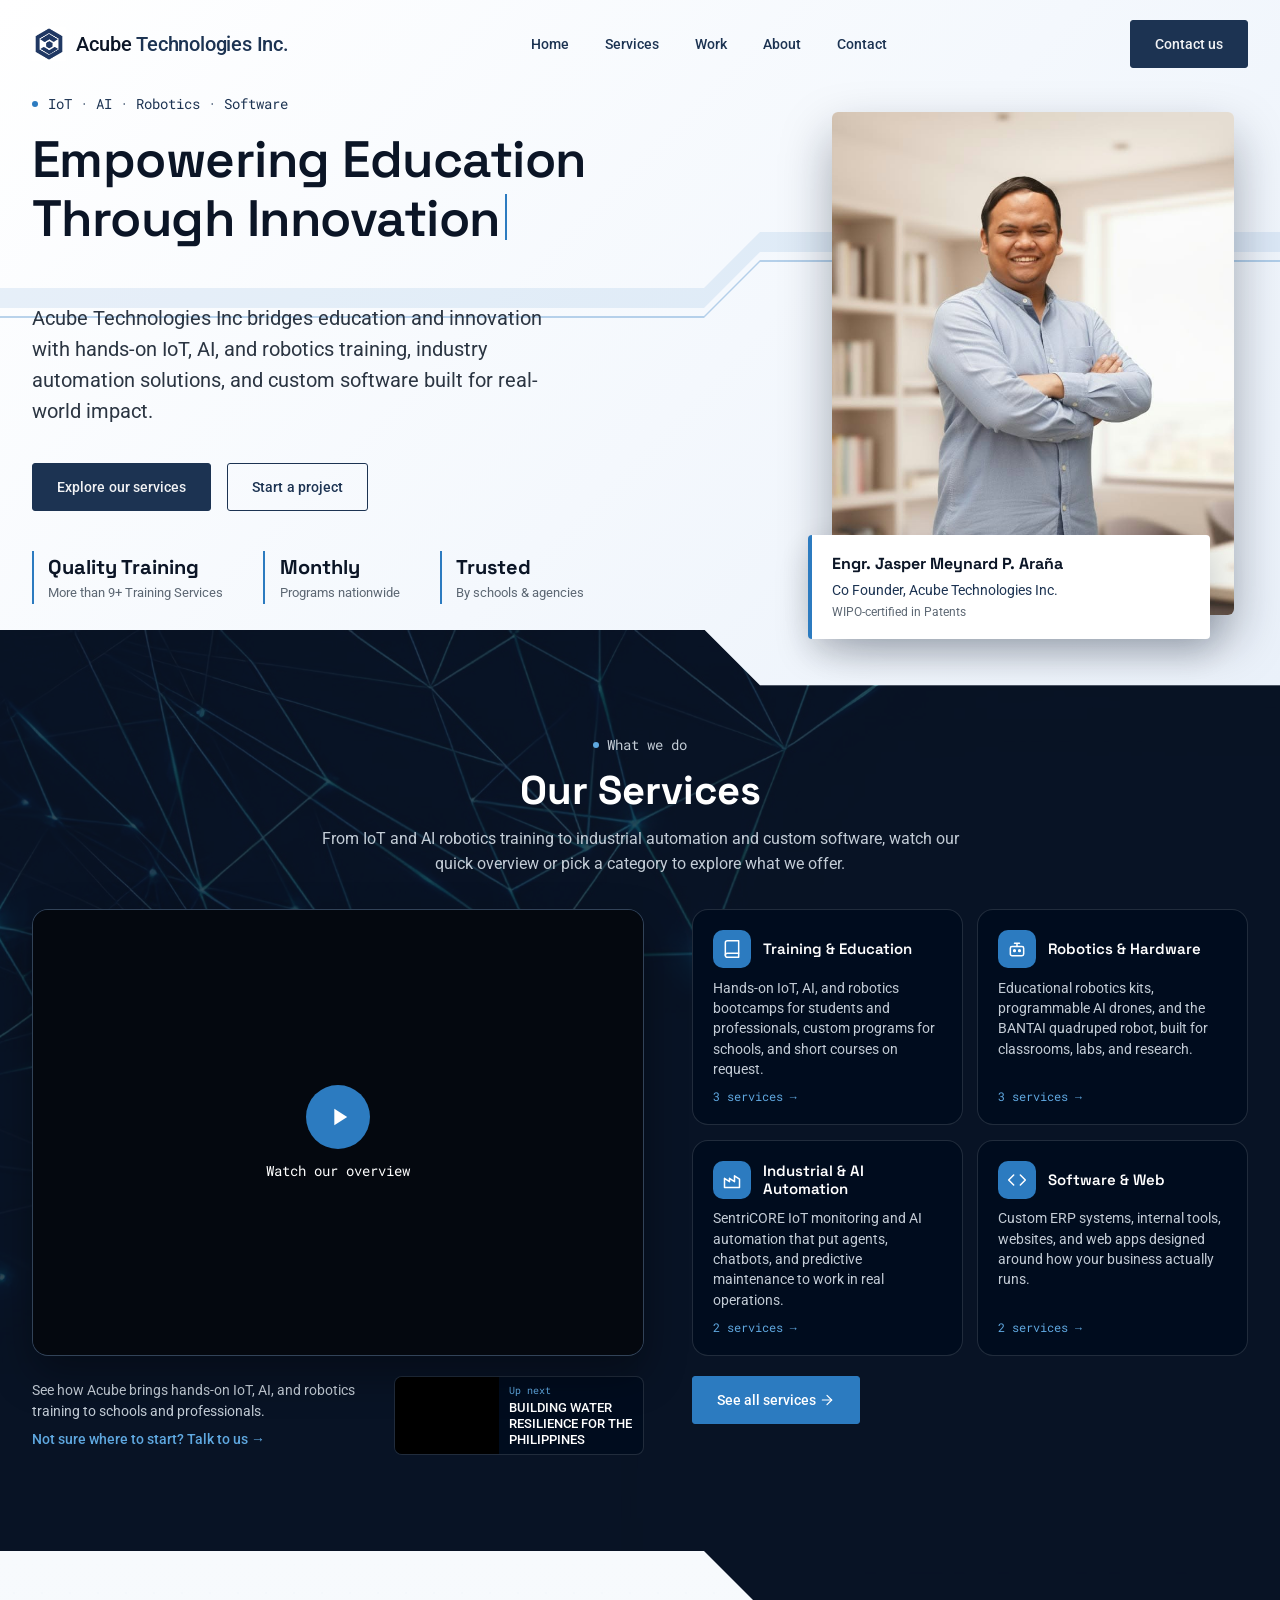
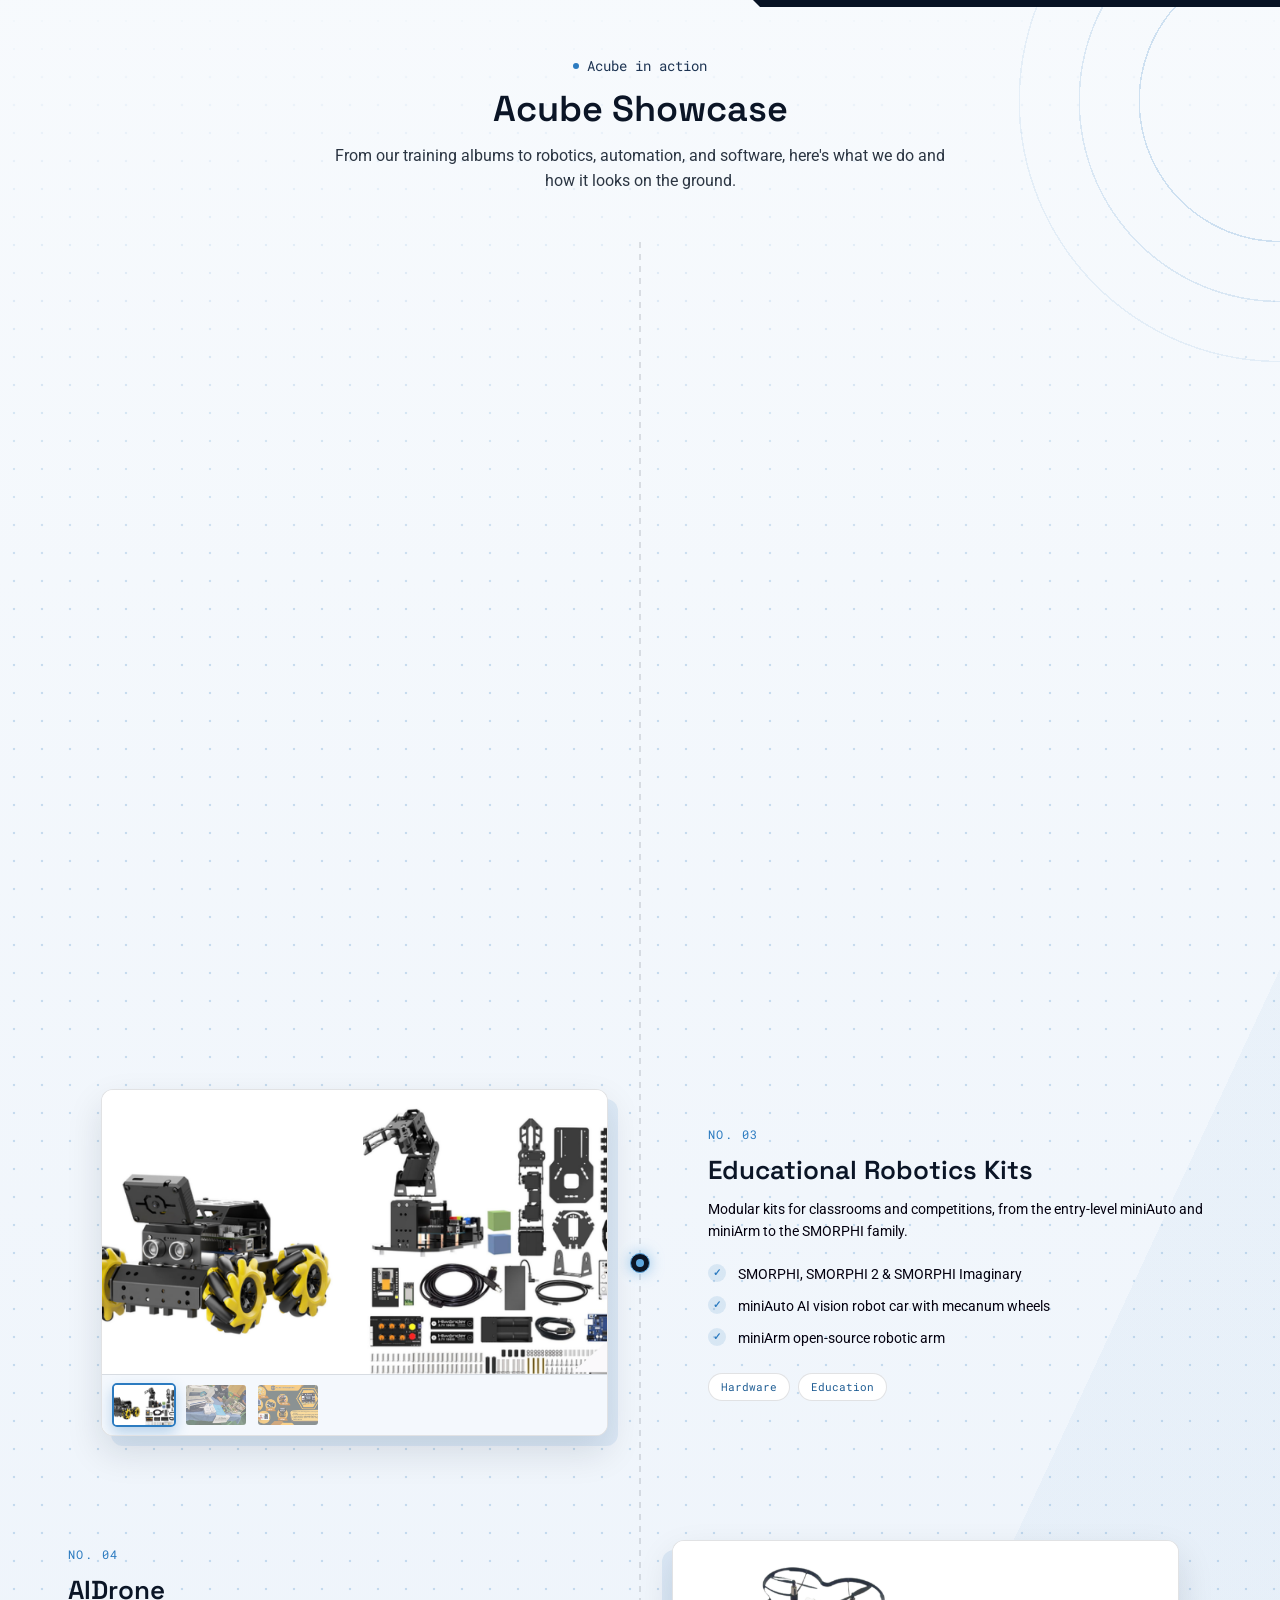
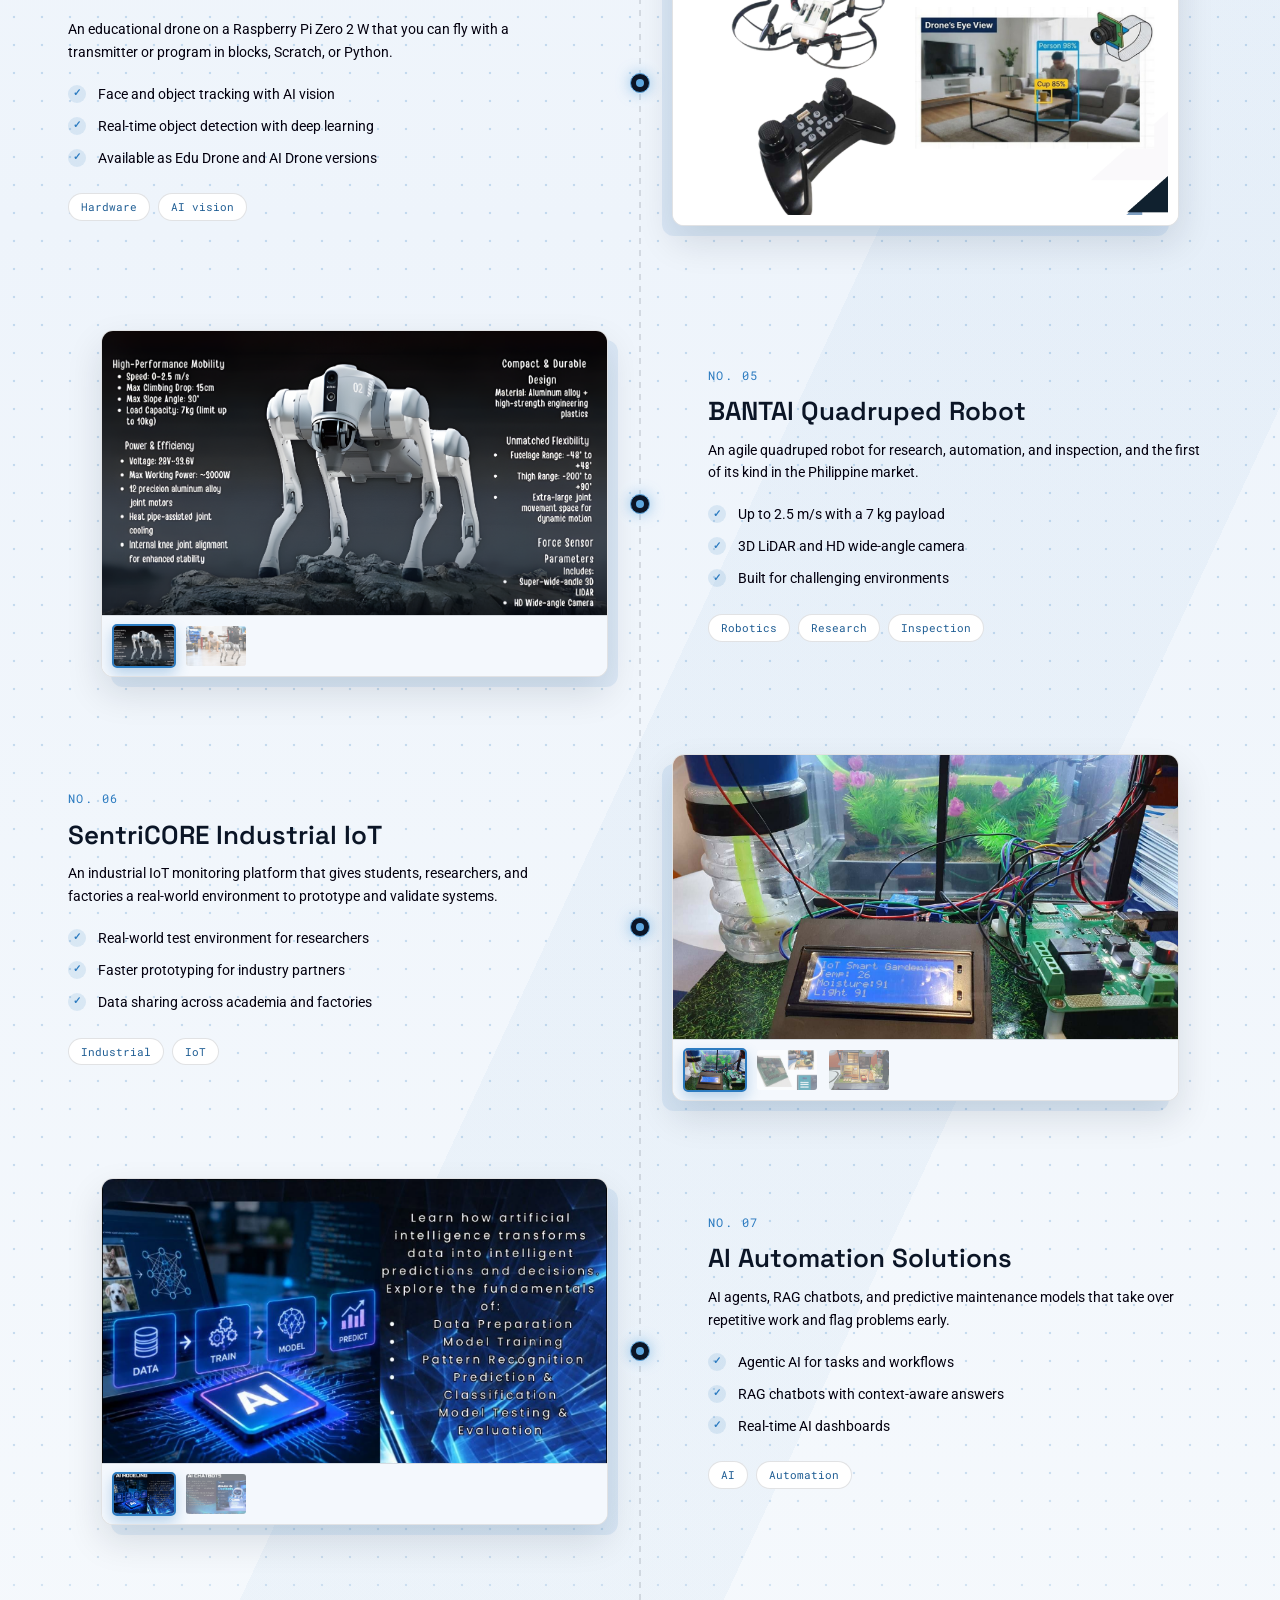
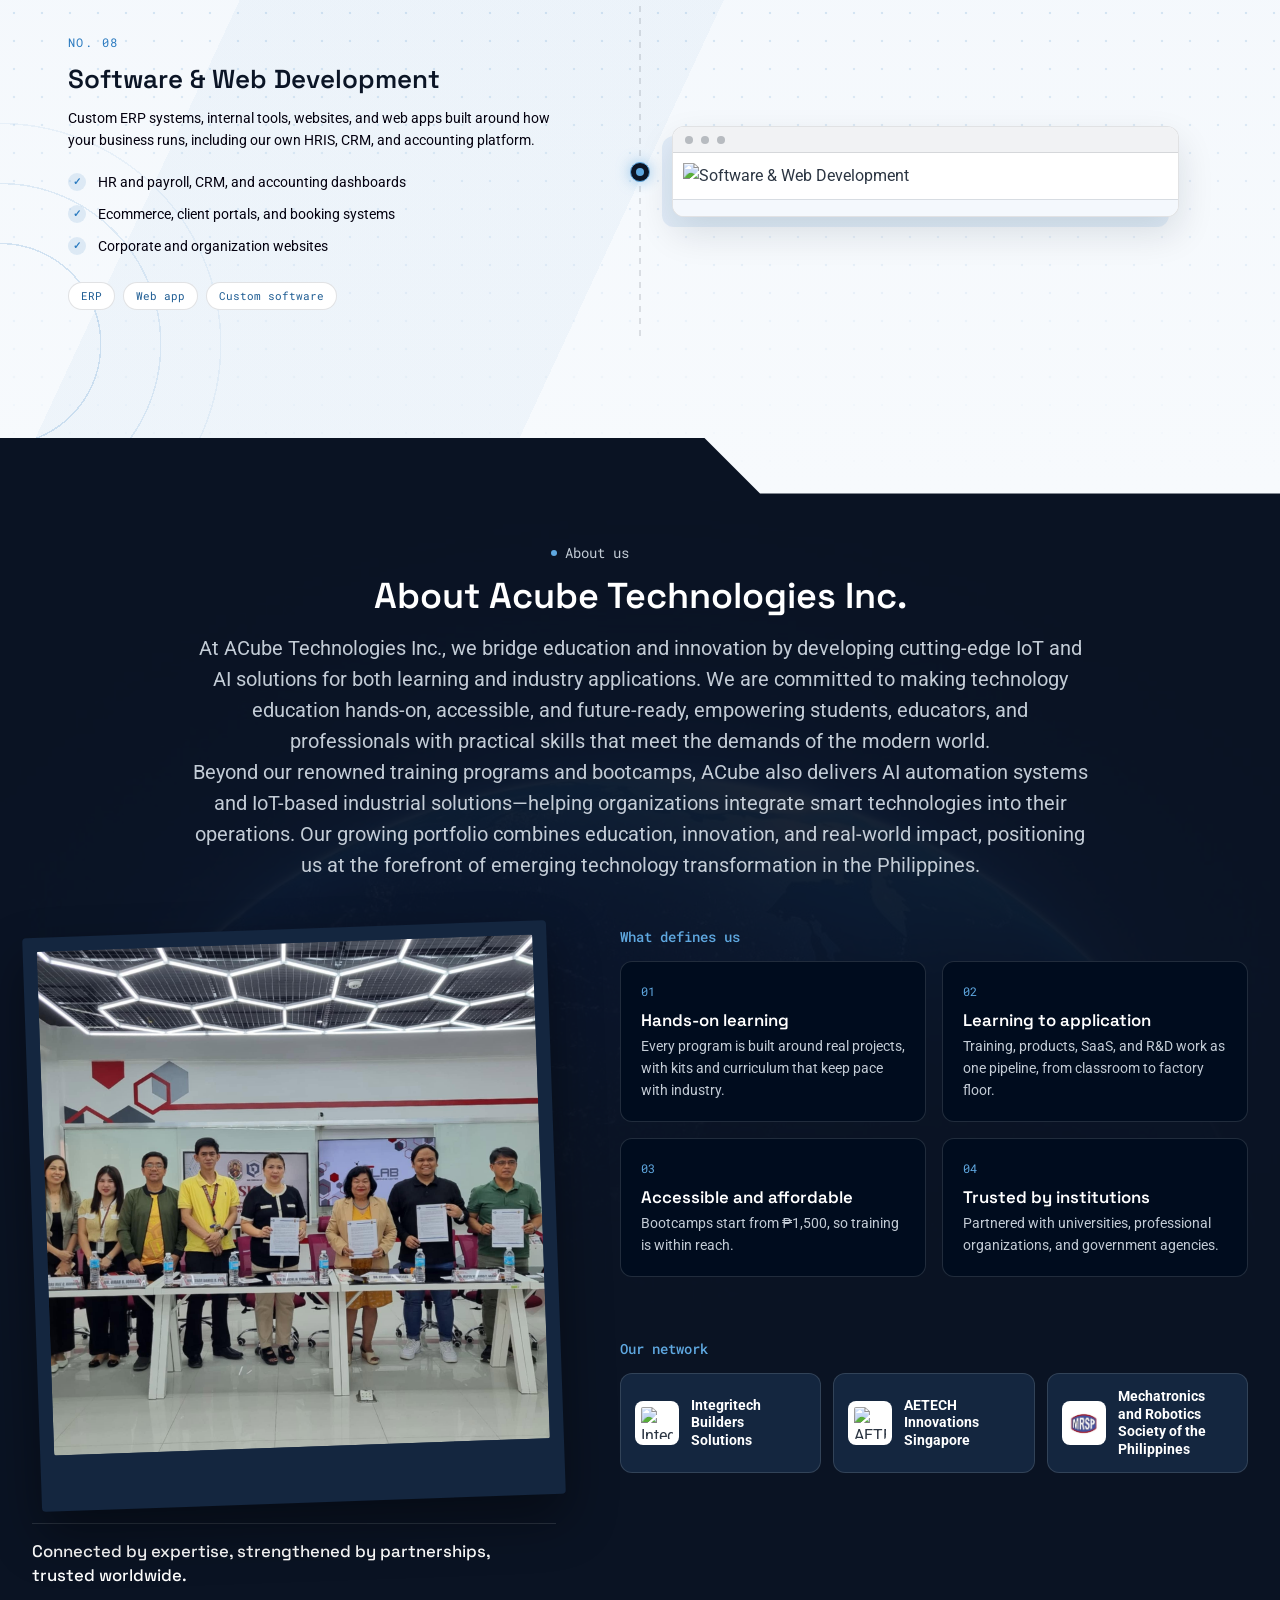
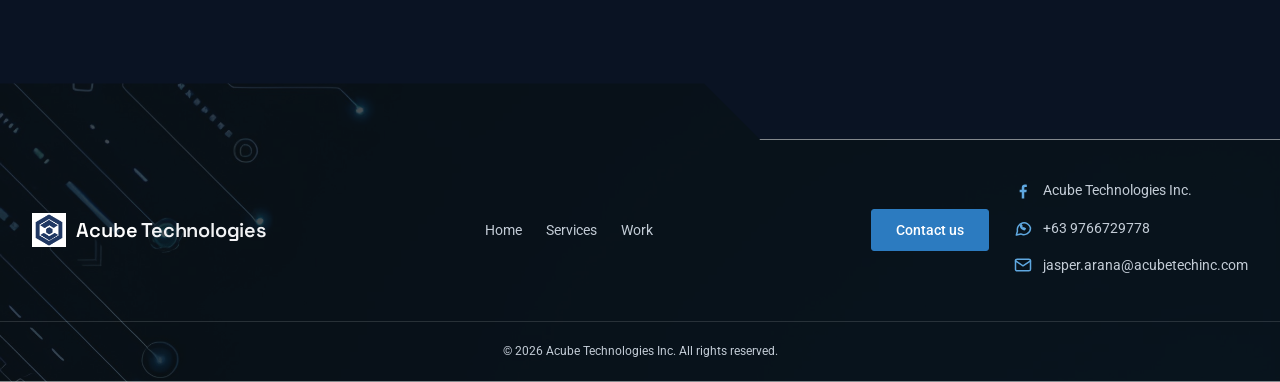
==== commit 8278b604: "Update" ====
--- a/index.html
+++ b/index.html
@@ -101,7 +101,10 @@
             </div>
 
             <ul class="hero__stats">
-              <li><strong>₱1,500</strong><span>Bootcamps start from</span></li>
+              <li>
+                <strong>Quality Training</strong
+                ><span>More than 9+ Training Services</span>
+              </li>
               <li><strong>Monthly</strong><span>Programs nationwide</span></li>
               <li>
                 <strong>Trusted</strong><span>By schools &amp; agencies</span>
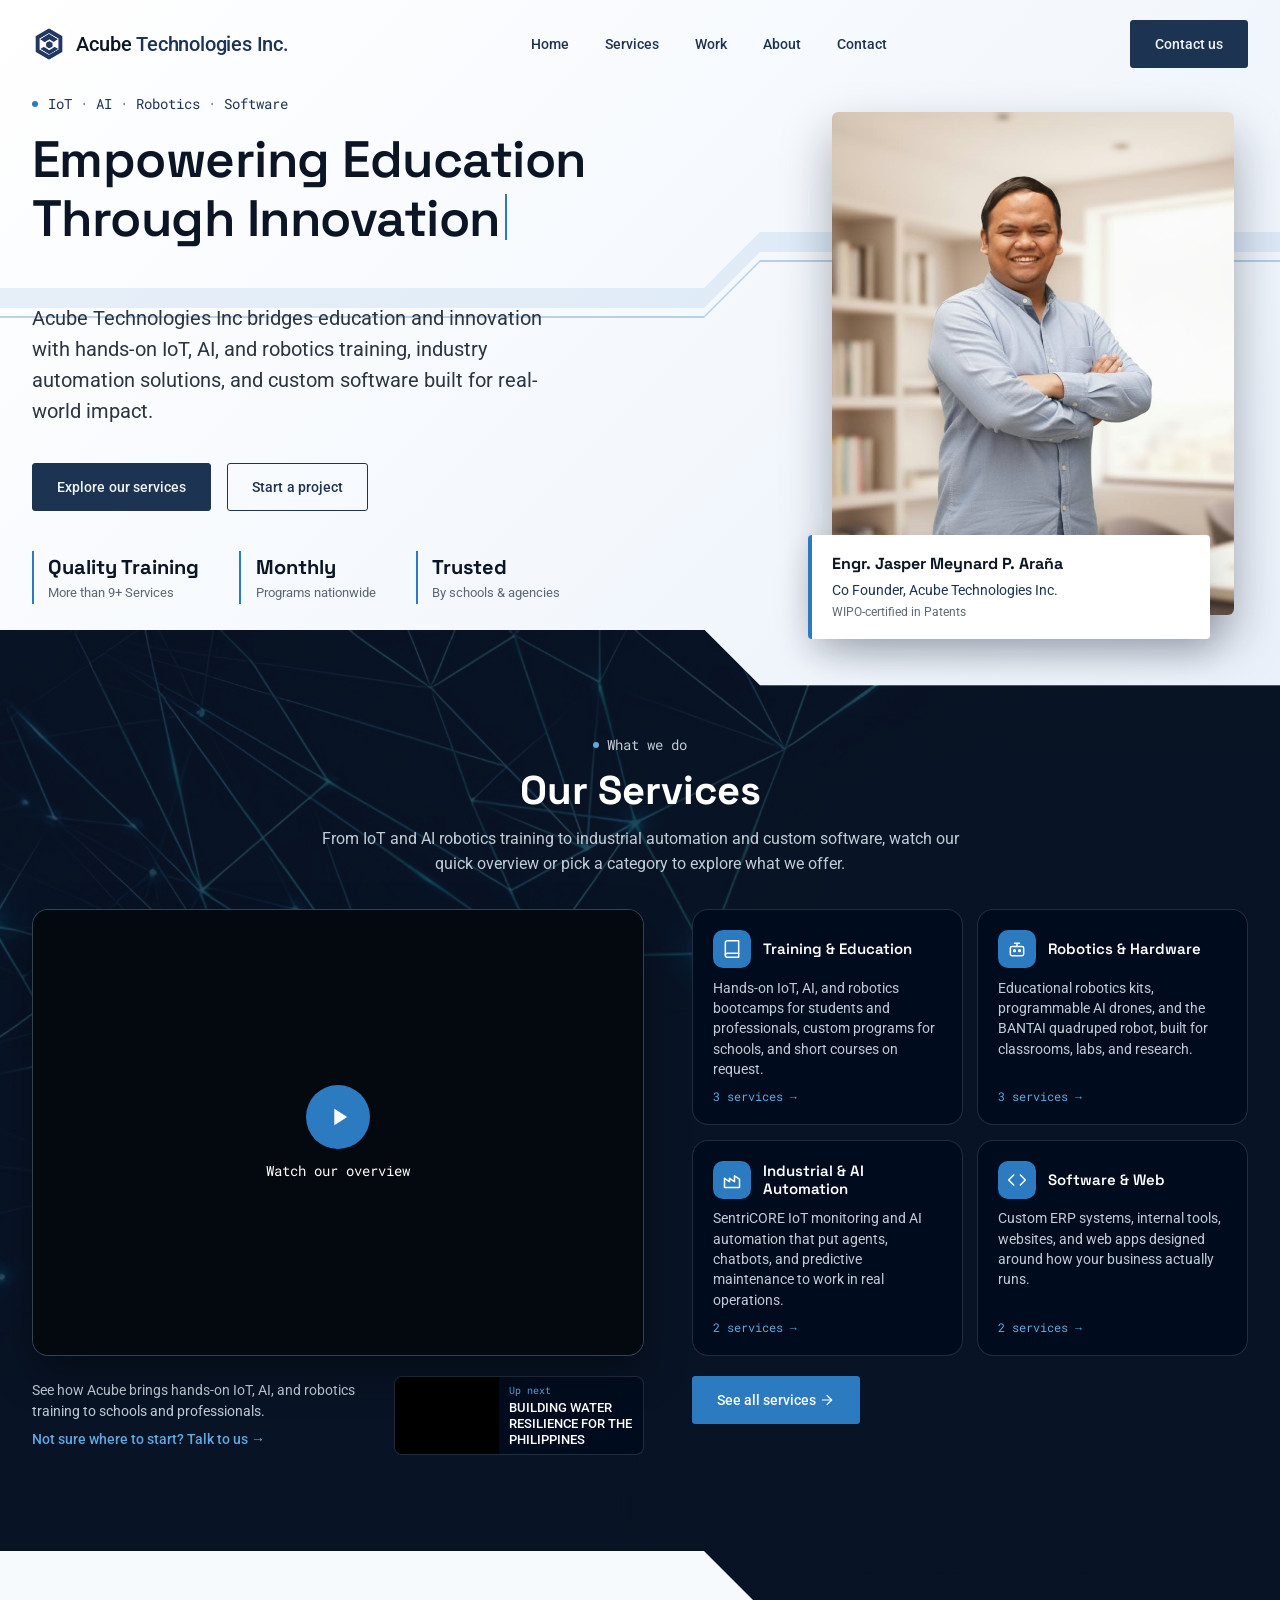
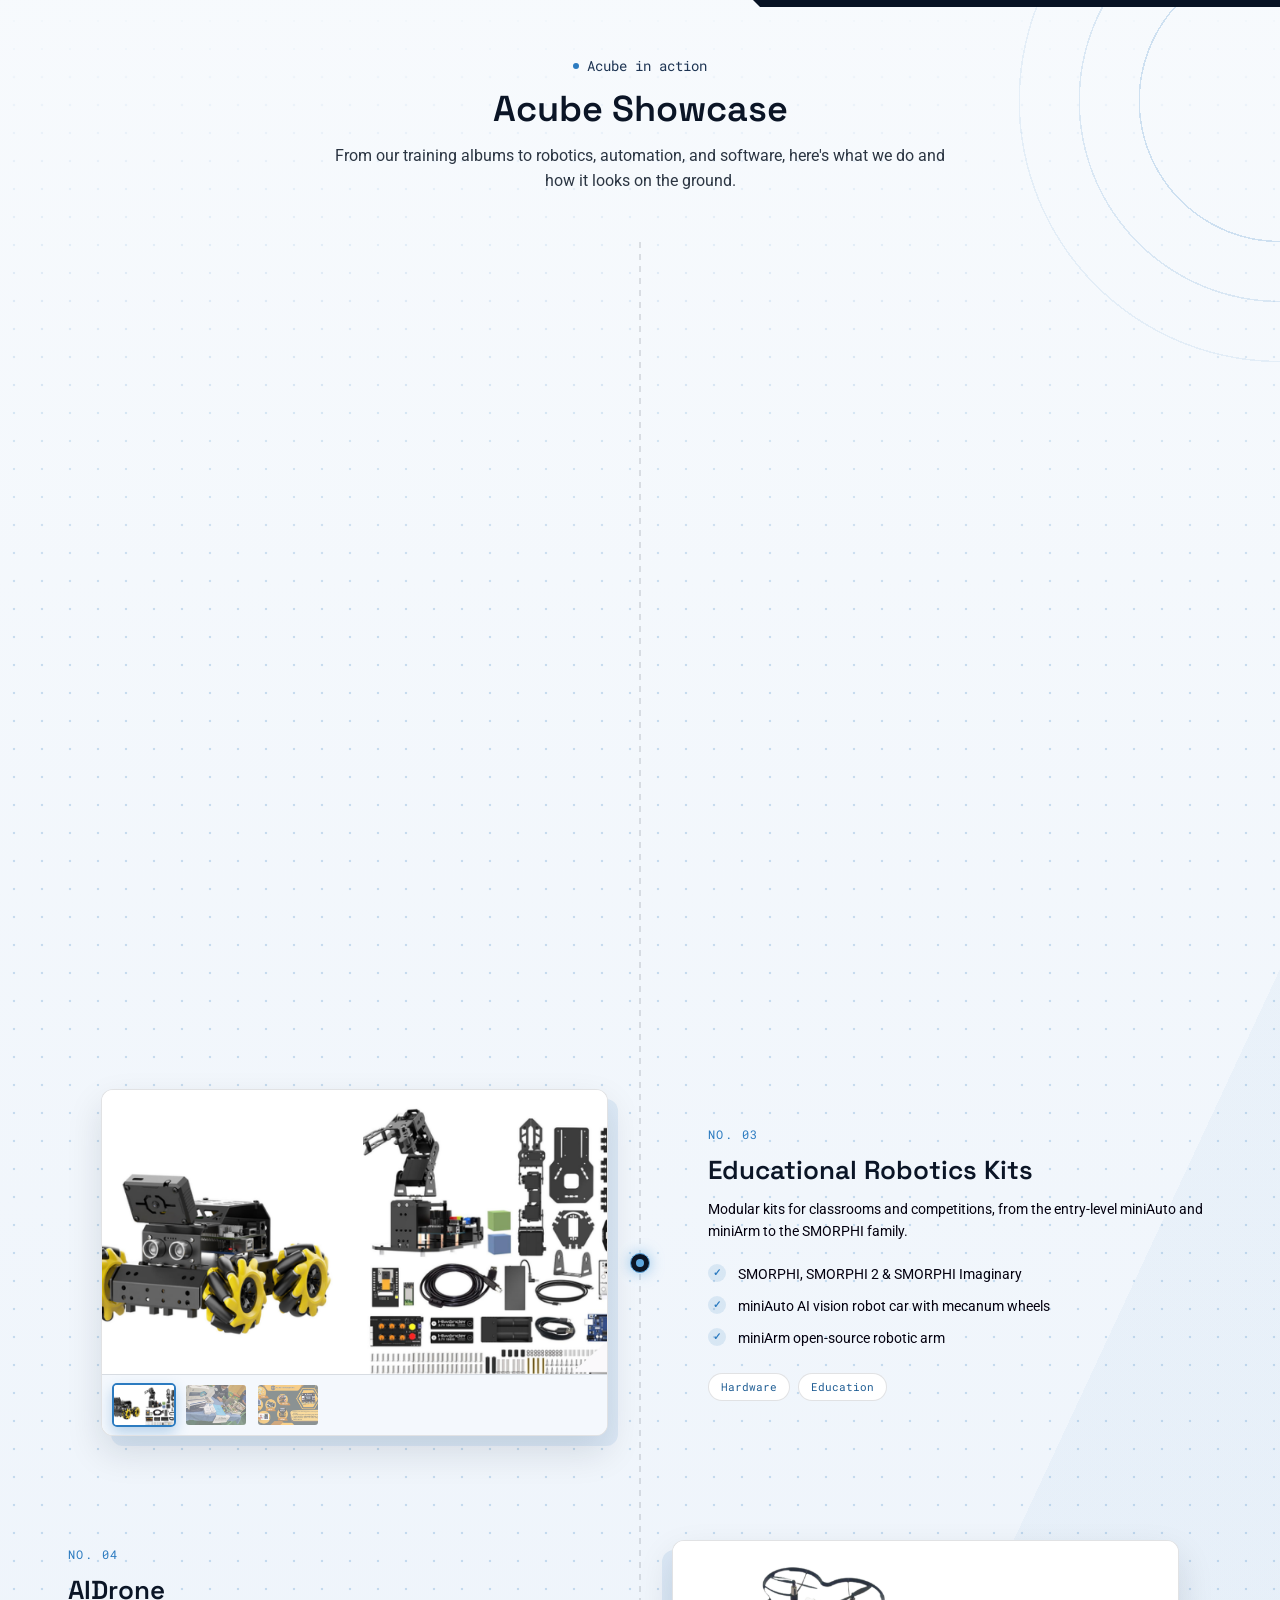
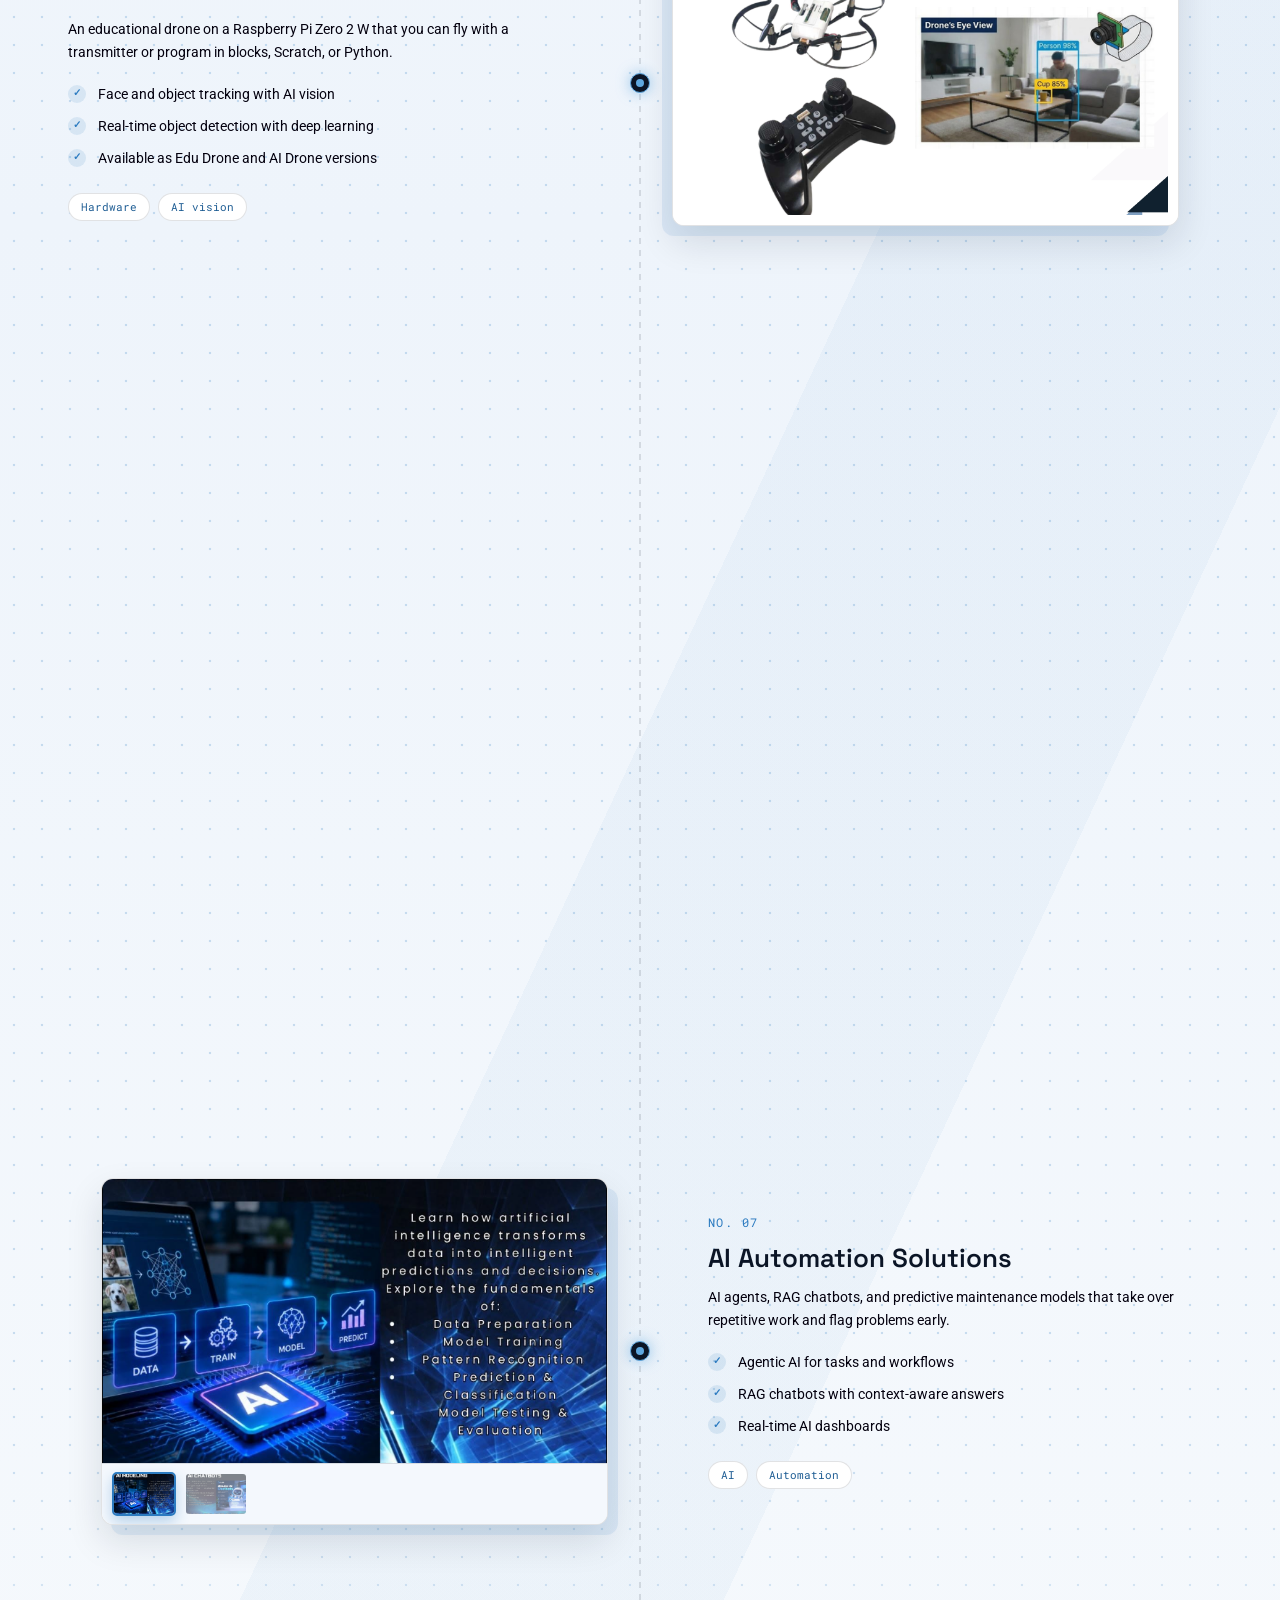
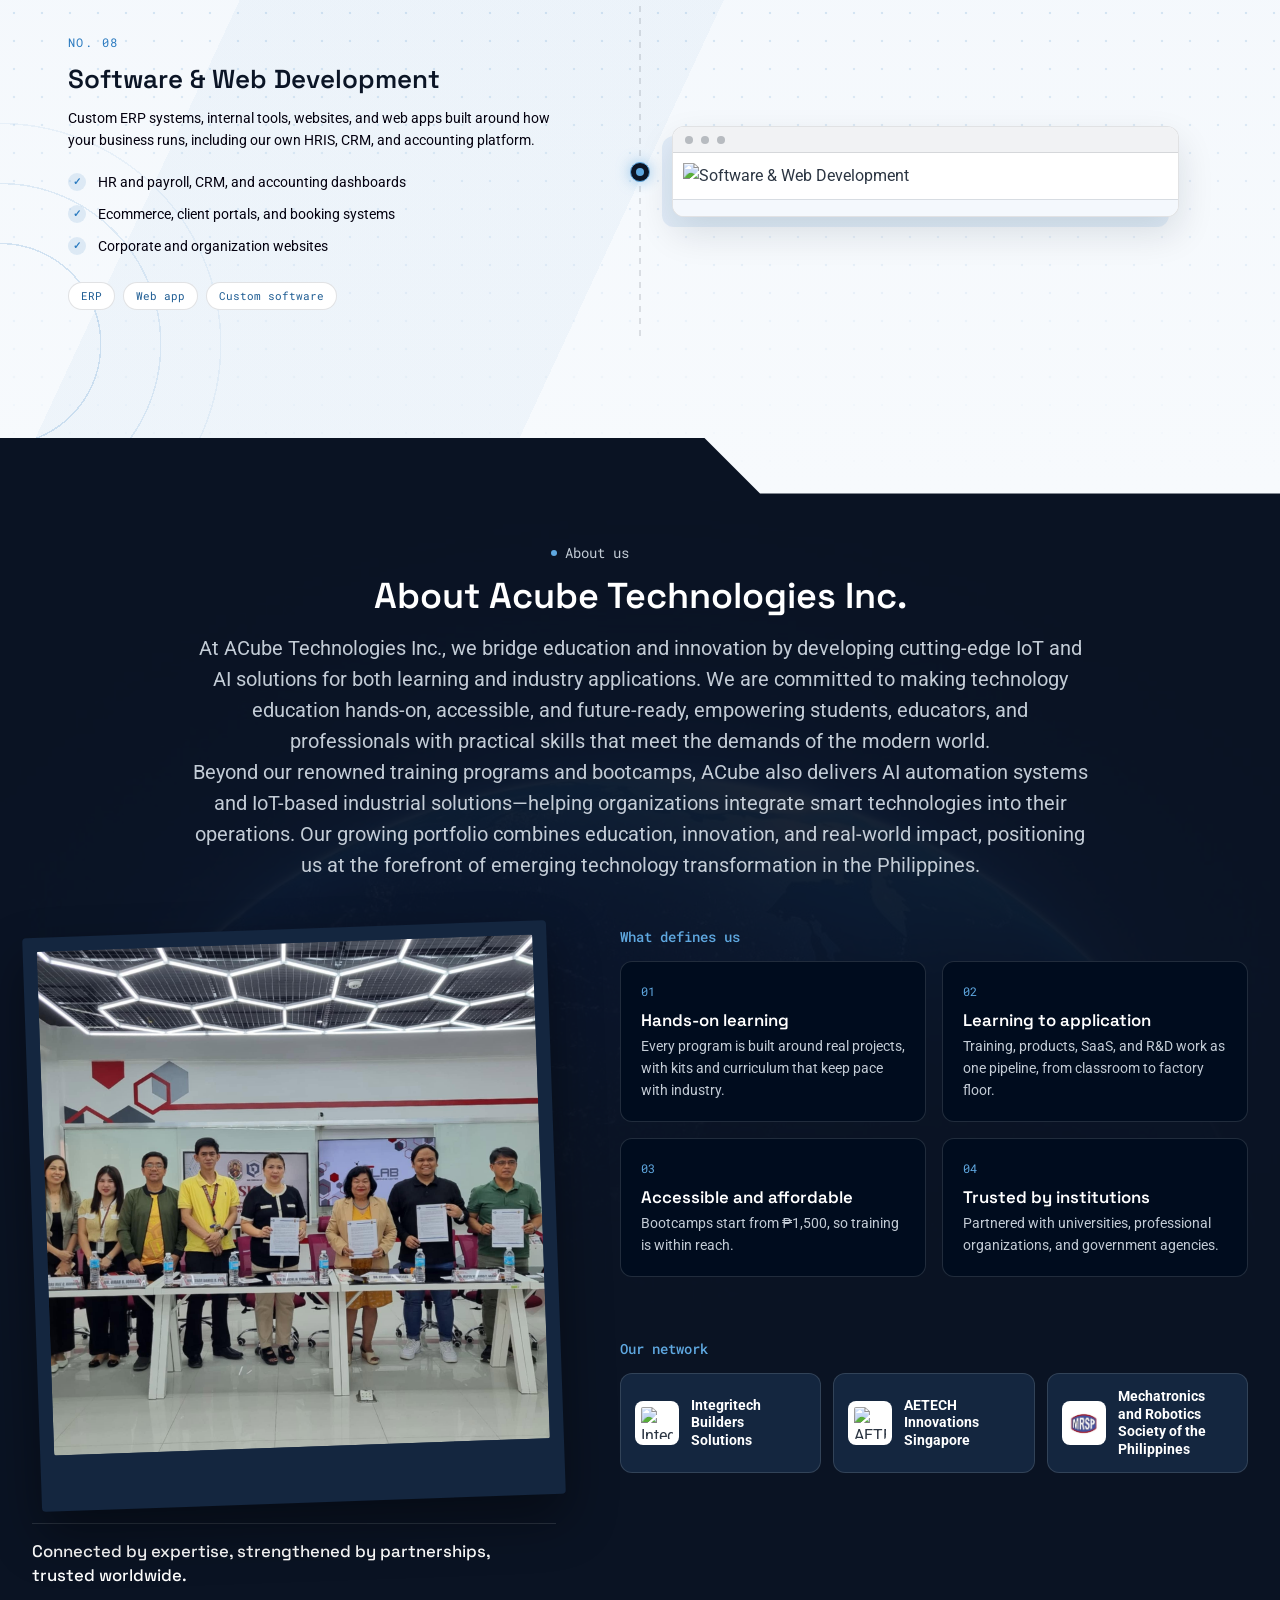
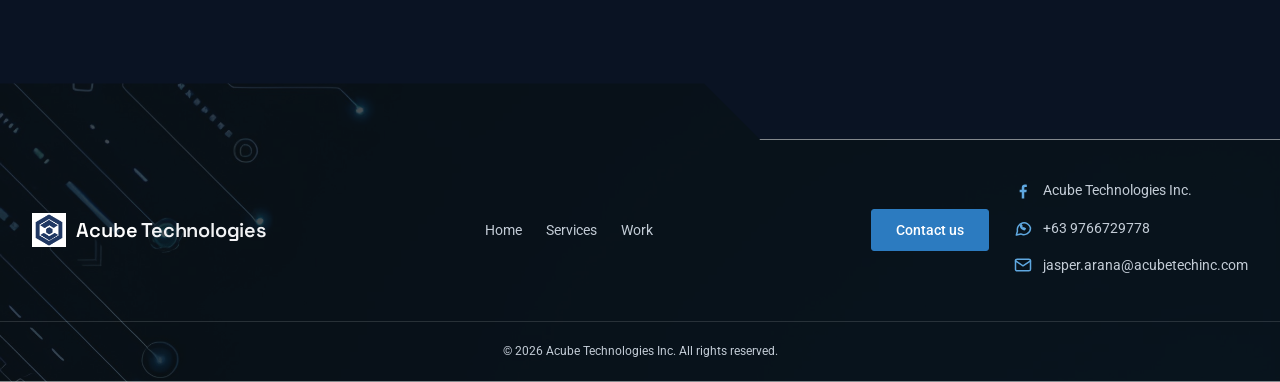
==== commit 64a60196: "update" ====
--- a/index.html
+++ b/index.html
@@ -103,7 +103,7 @@
             <ul class="hero__stats">
               <li>
                 <strong>Quality Training</strong
-                ><span>More than 9+ Training Services</span>
+                ><span>More than 9+ Services</span>
               </li>
               <li><strong>Monthly</strong><span>Programs nationwide</span></li>
               <li>
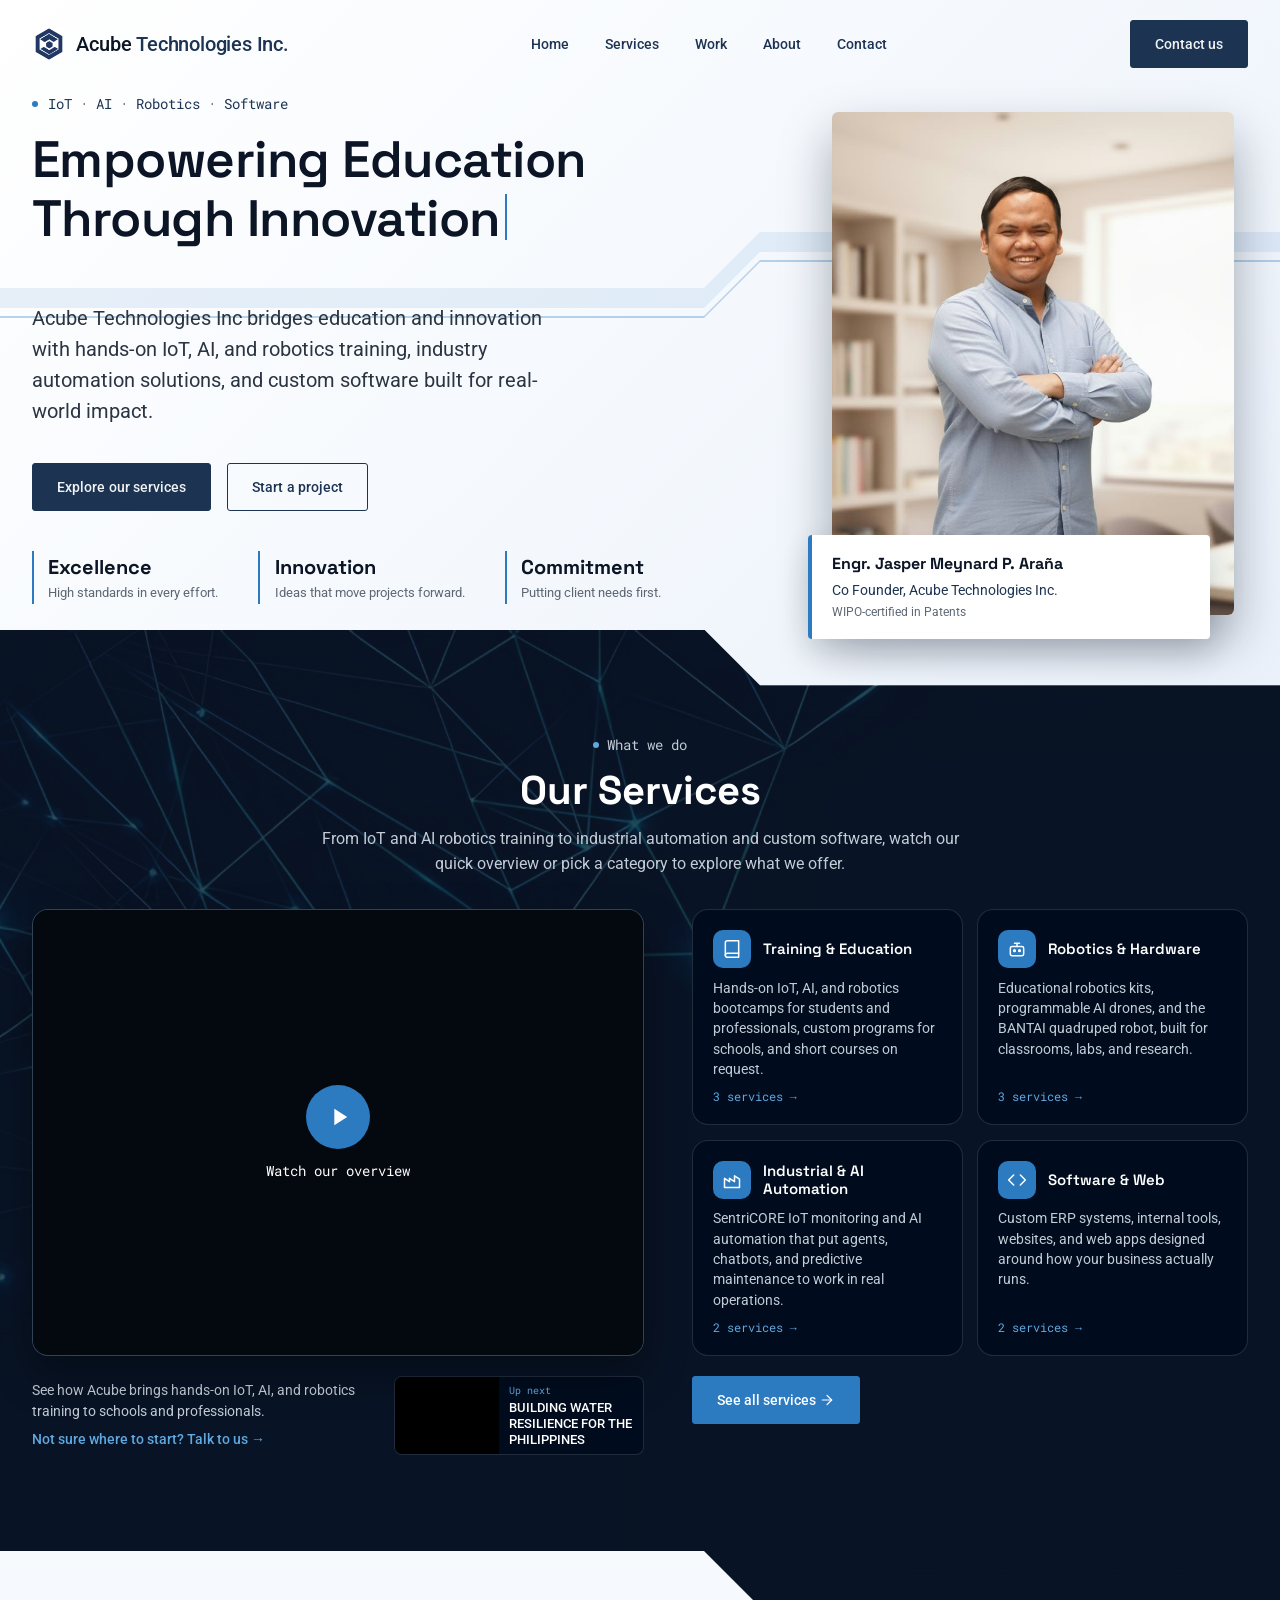
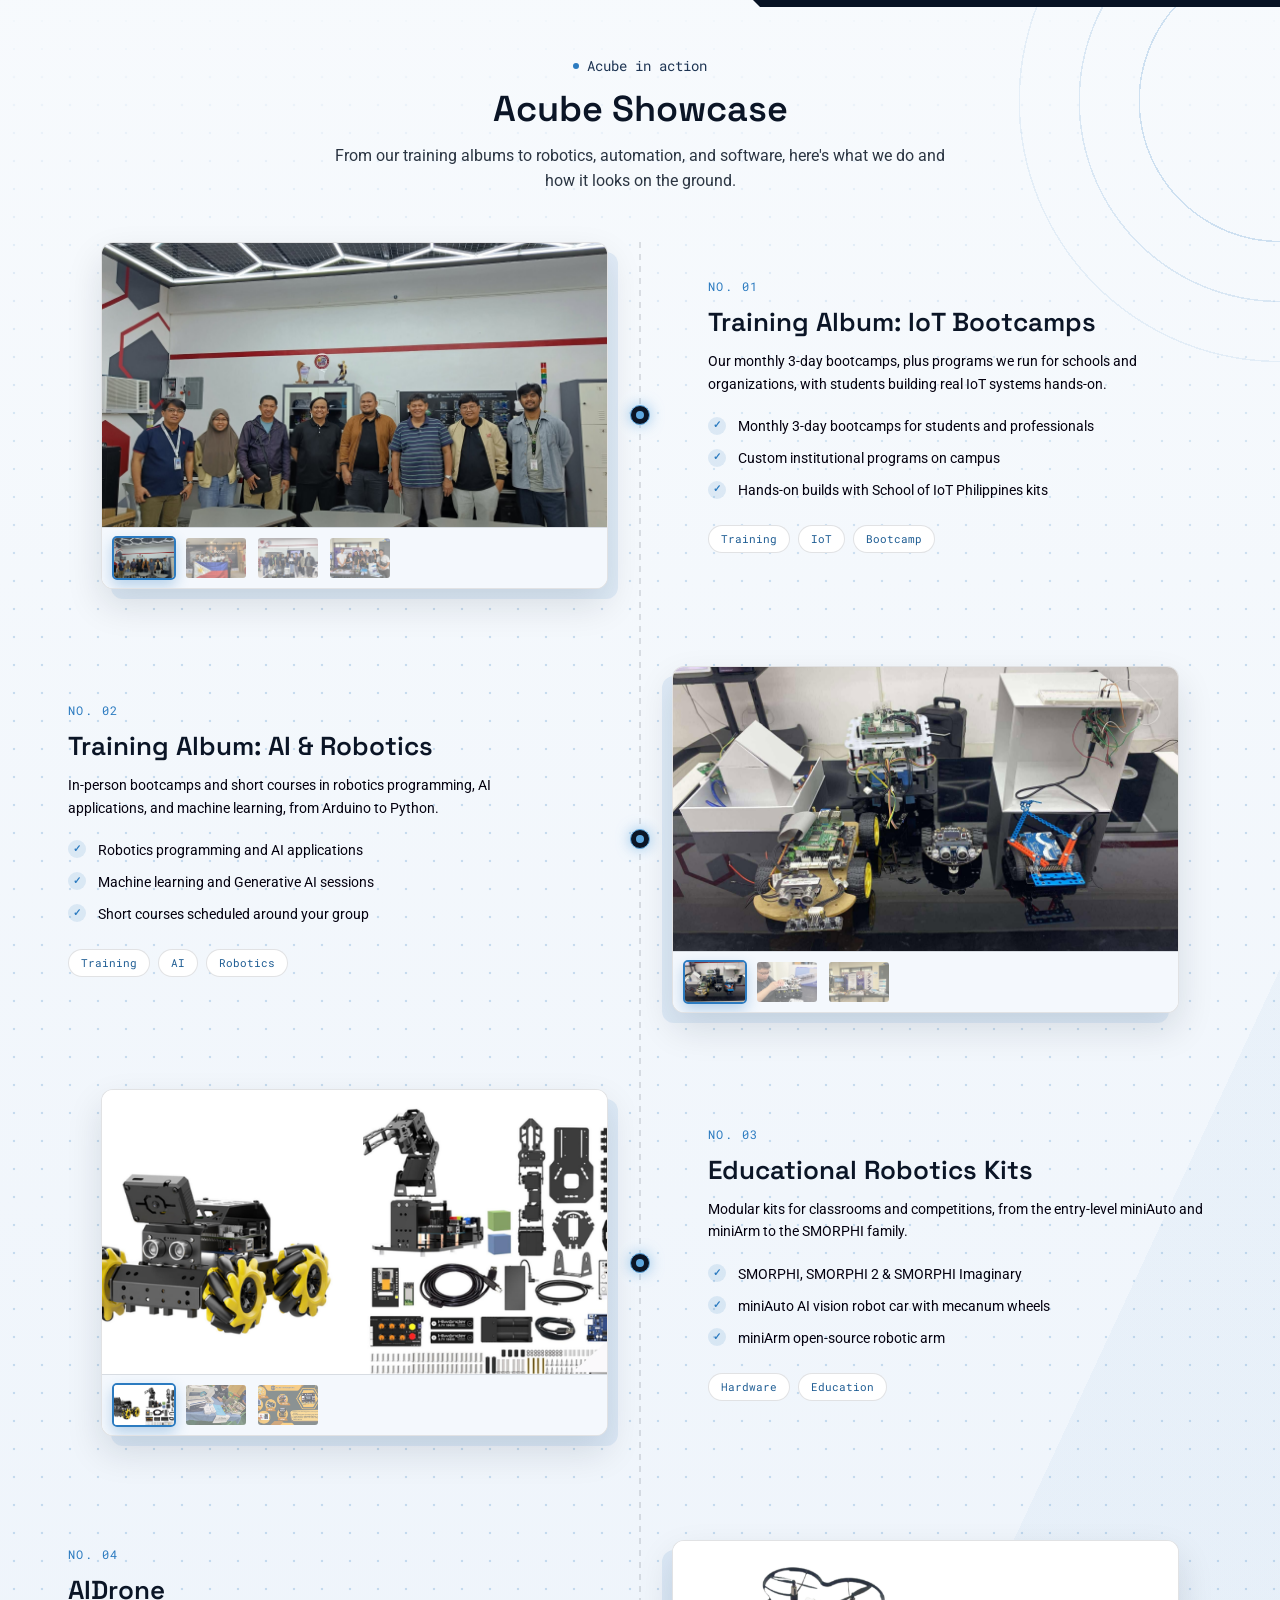
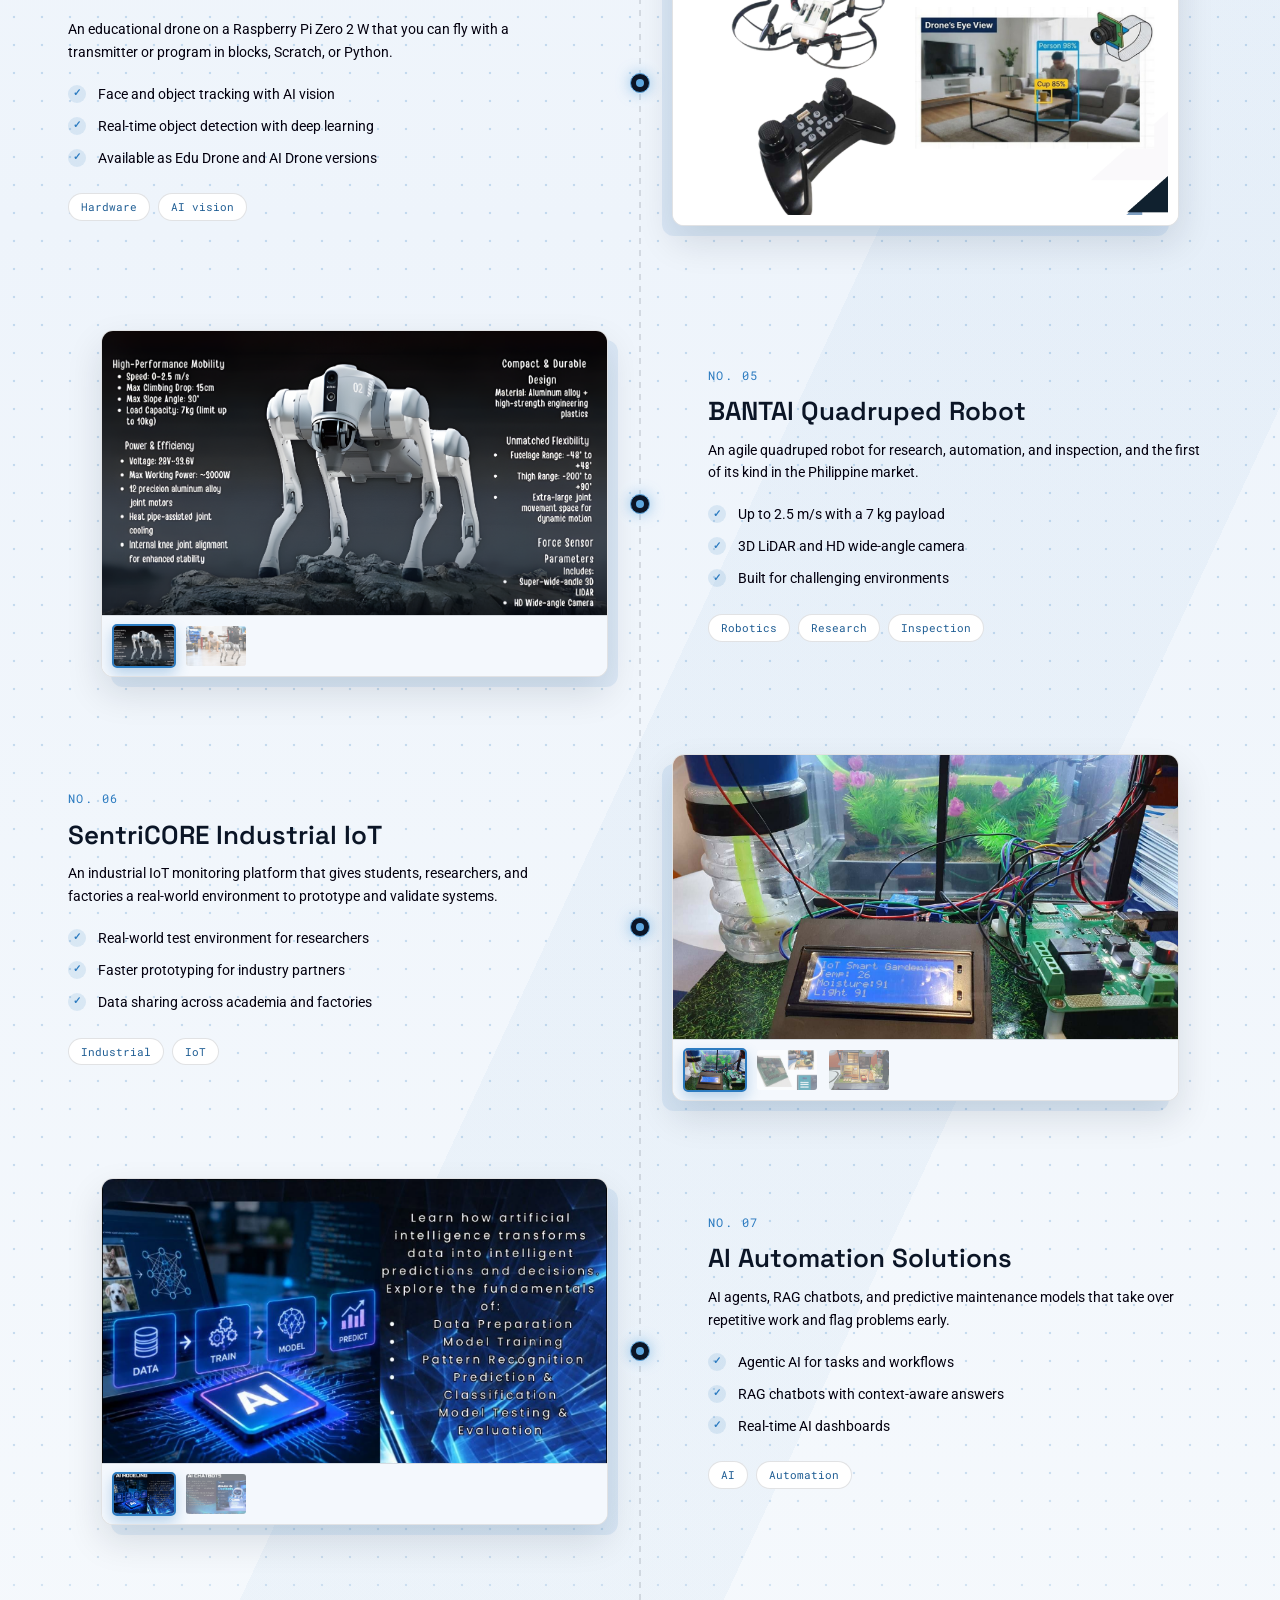
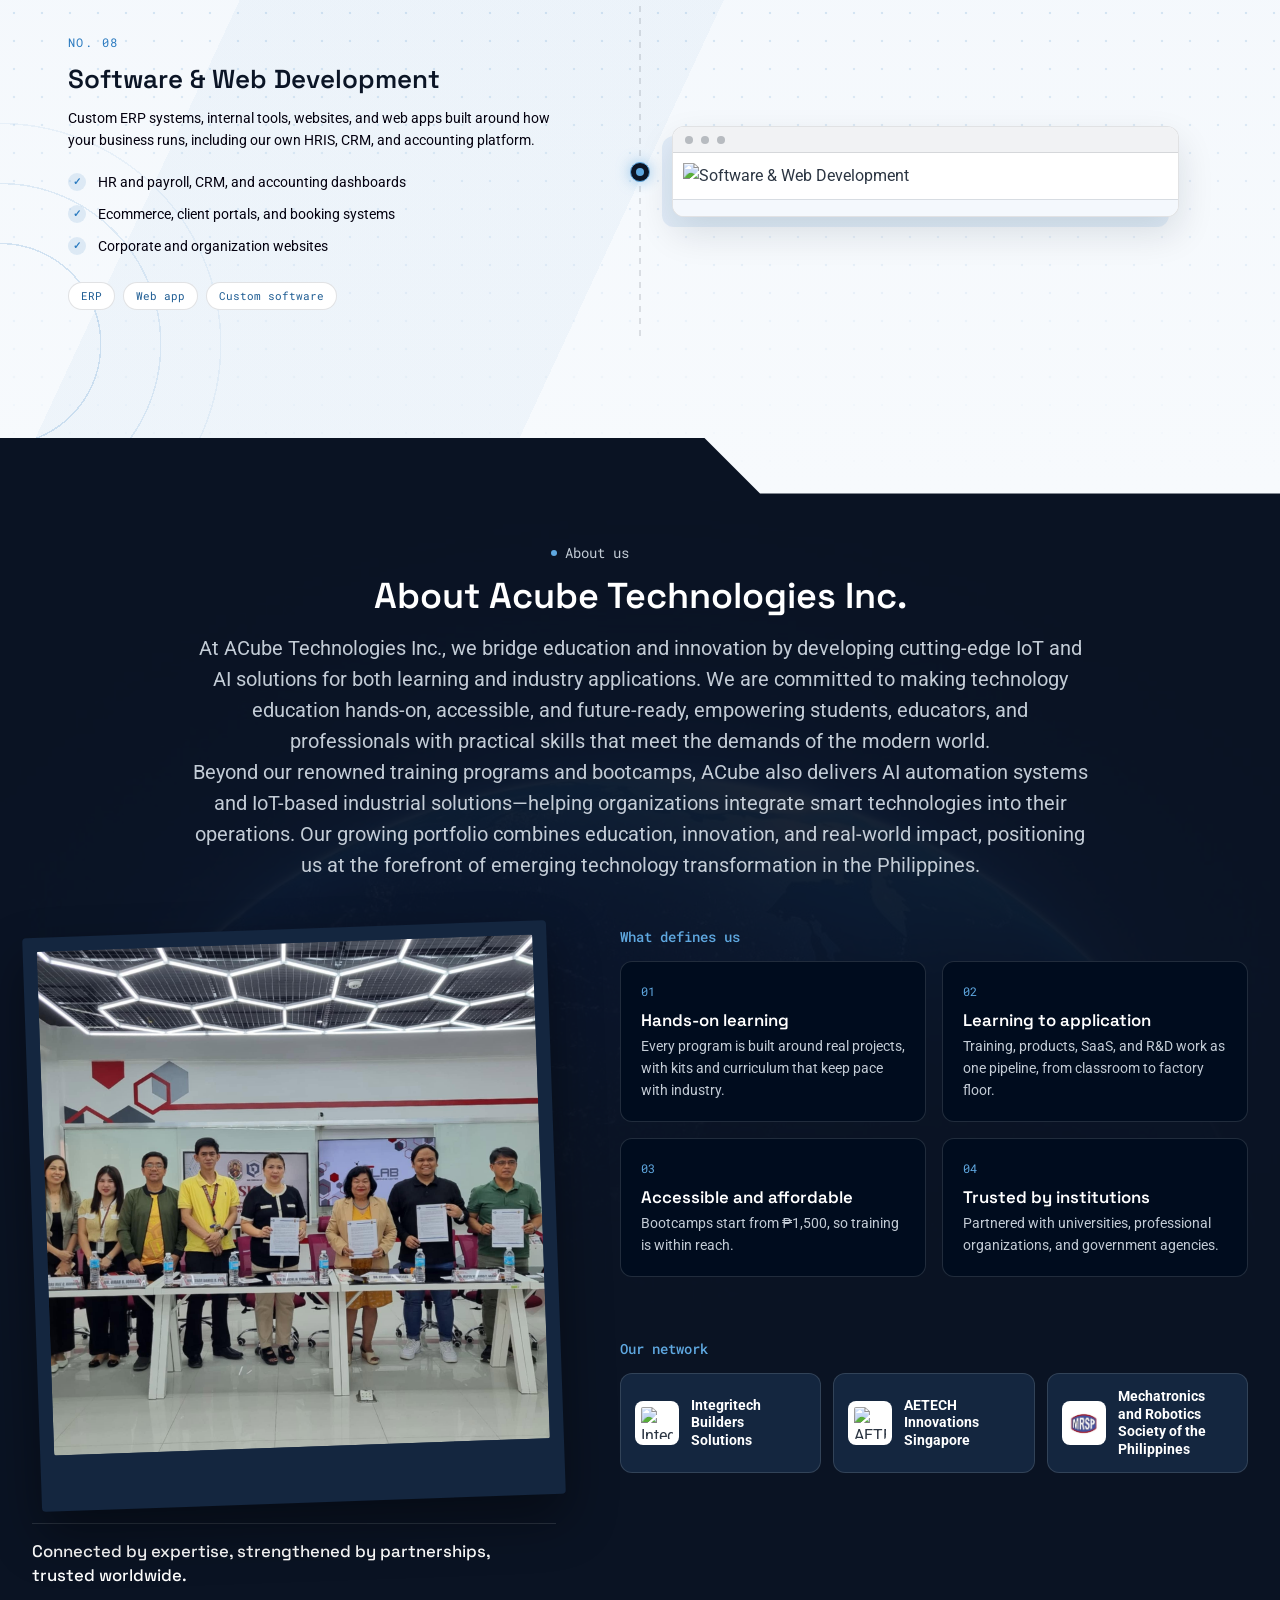
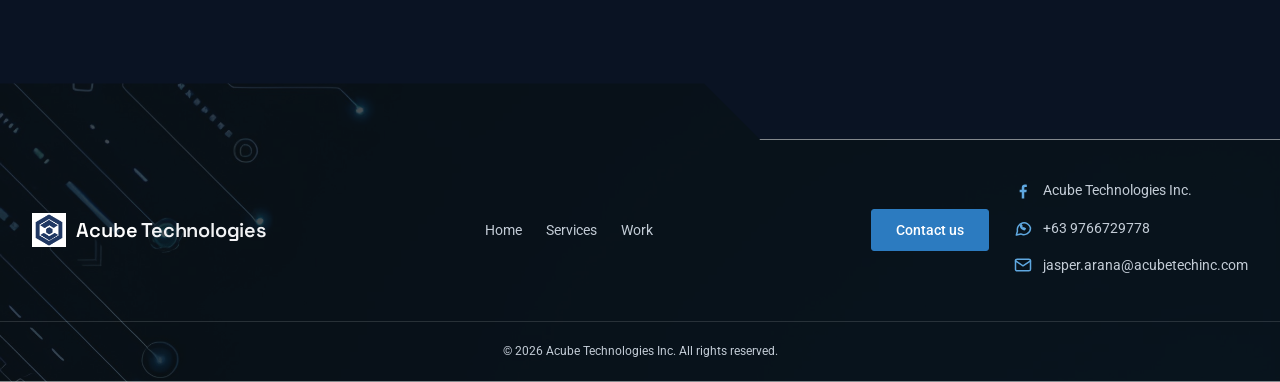
==== commit f2eabfbb: "Update website SEO metadata" ====
--- a/index.html
+++ b/index.html
@@ -5,12 +5,19 @@
   <head>
     <meta charset="UTF-8" />
     <meta name="viewport" content="width=device-width, initial-scale=1.0" />
-    <title>Acube Technologies Inc. . — AI &amp; Robotics</title>
     <link rel="icon" type="image/png" href="assets/images/acube2.png" />
     <link rel="apple-touch-icon" href="assets/images/acube2.png" />
+
+    <title>Acube Technologies Inc. | AI, Robotics & Automation</title>
+
     <meta
       name="description"
-      content="The internal IT and development team behind Acube Technologies Inc.'s systems, tools, and infrastructure."
+      content="Acube Technologies Inc. provides hands-on technology training, AI and robotics education, industrial automation solutions, and custom software development."
+    />
+
+    <meta
+      property="og:title"
+      content="Acube Technologies Inc. | AI, Robotics & Automation"
     />
 
     <link rel="preconnect" href="https://fonts.googleapis.com" />
@@ -102,12 +109,16 @@
 
             <ul class="hero__stats">
               <li>
-                <strong>Quality Training</strong
-                ><span>More than 9+ Services</span>
+                <strong>Excellence</strong
+                ><span>High standards in every effort.</span>
               </li>
-              <li><strong>Monthly</strong><span>Programs nationwide</span></li>
               <li>
-                <strong>Trusted</strong><span>By schools &amp; agencies</span>
+                <strong>Innovation</strong
+                ><span>Ideas that move projects forward.</span>
+              </li>
+              <li>
+                <strong>Commitment</strong
+                ><span>Putting client needs first.</span>
               </li>
             </ul>
           </div>
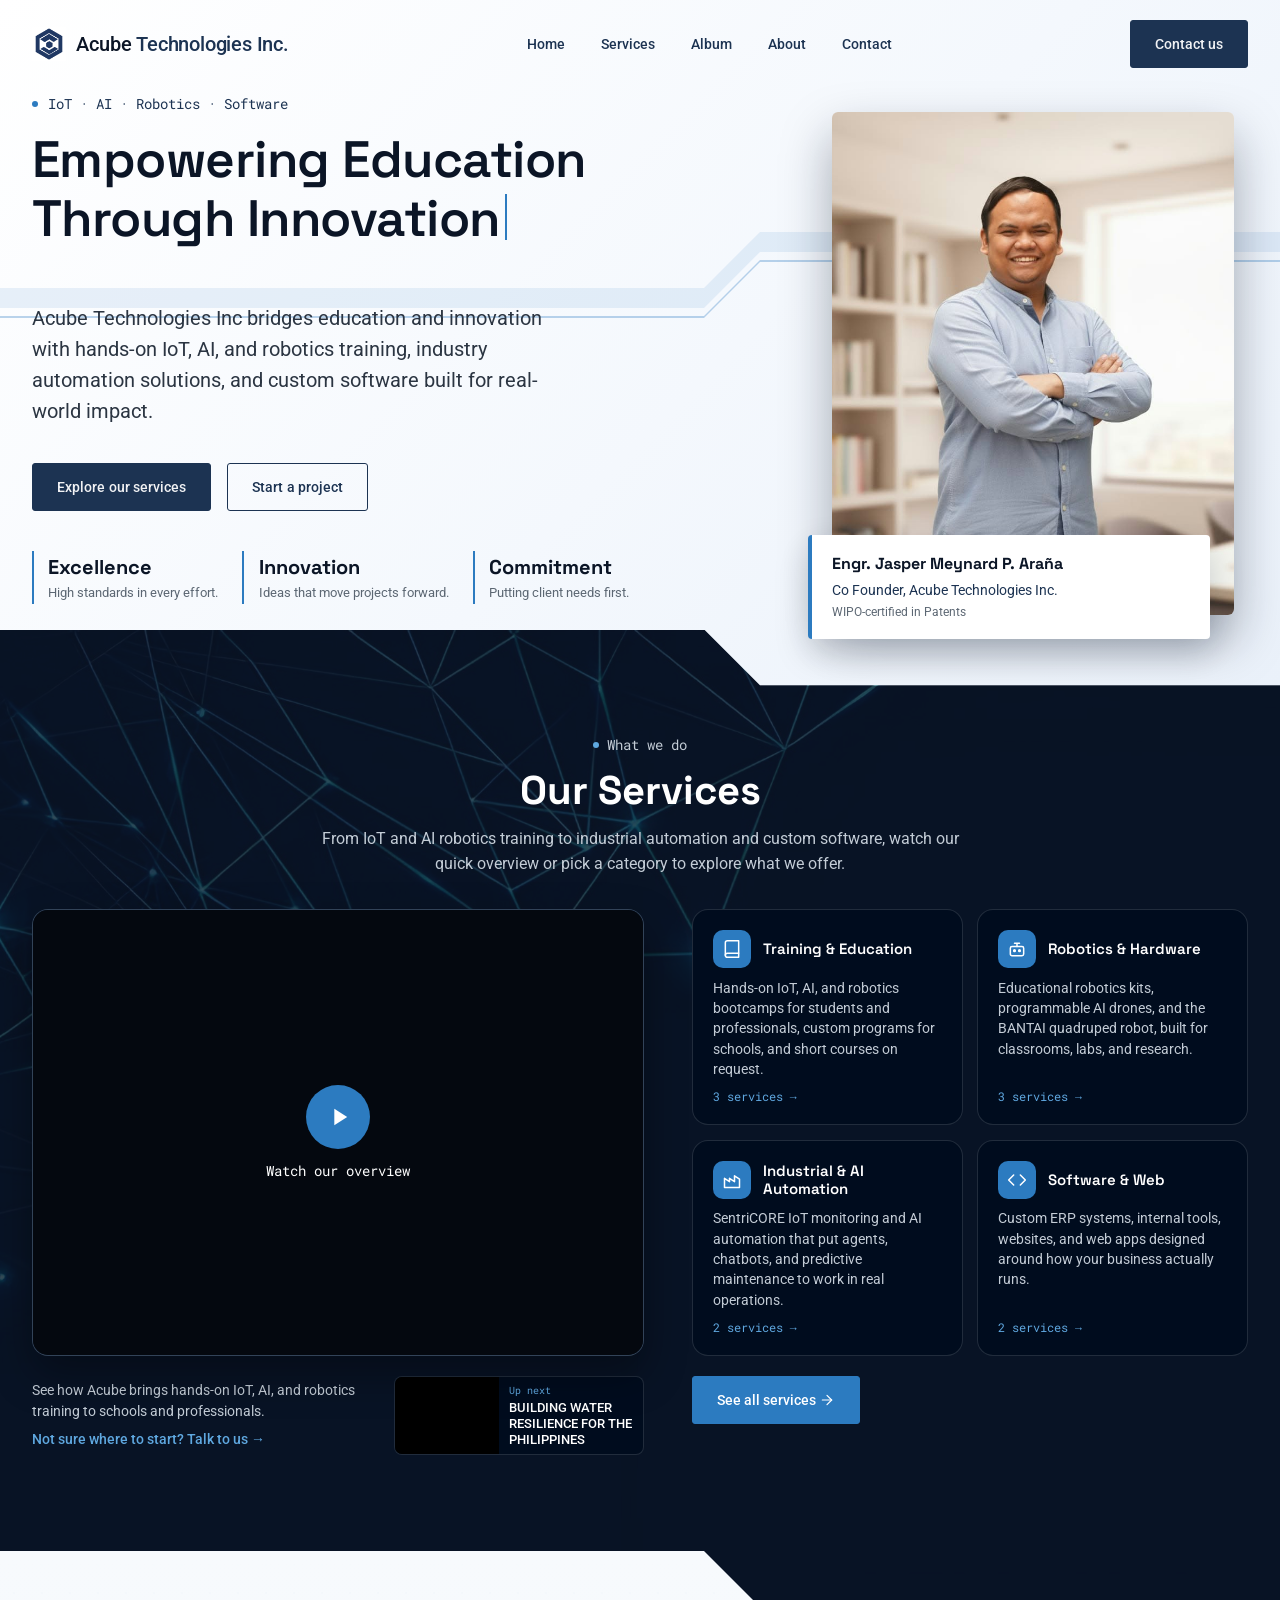
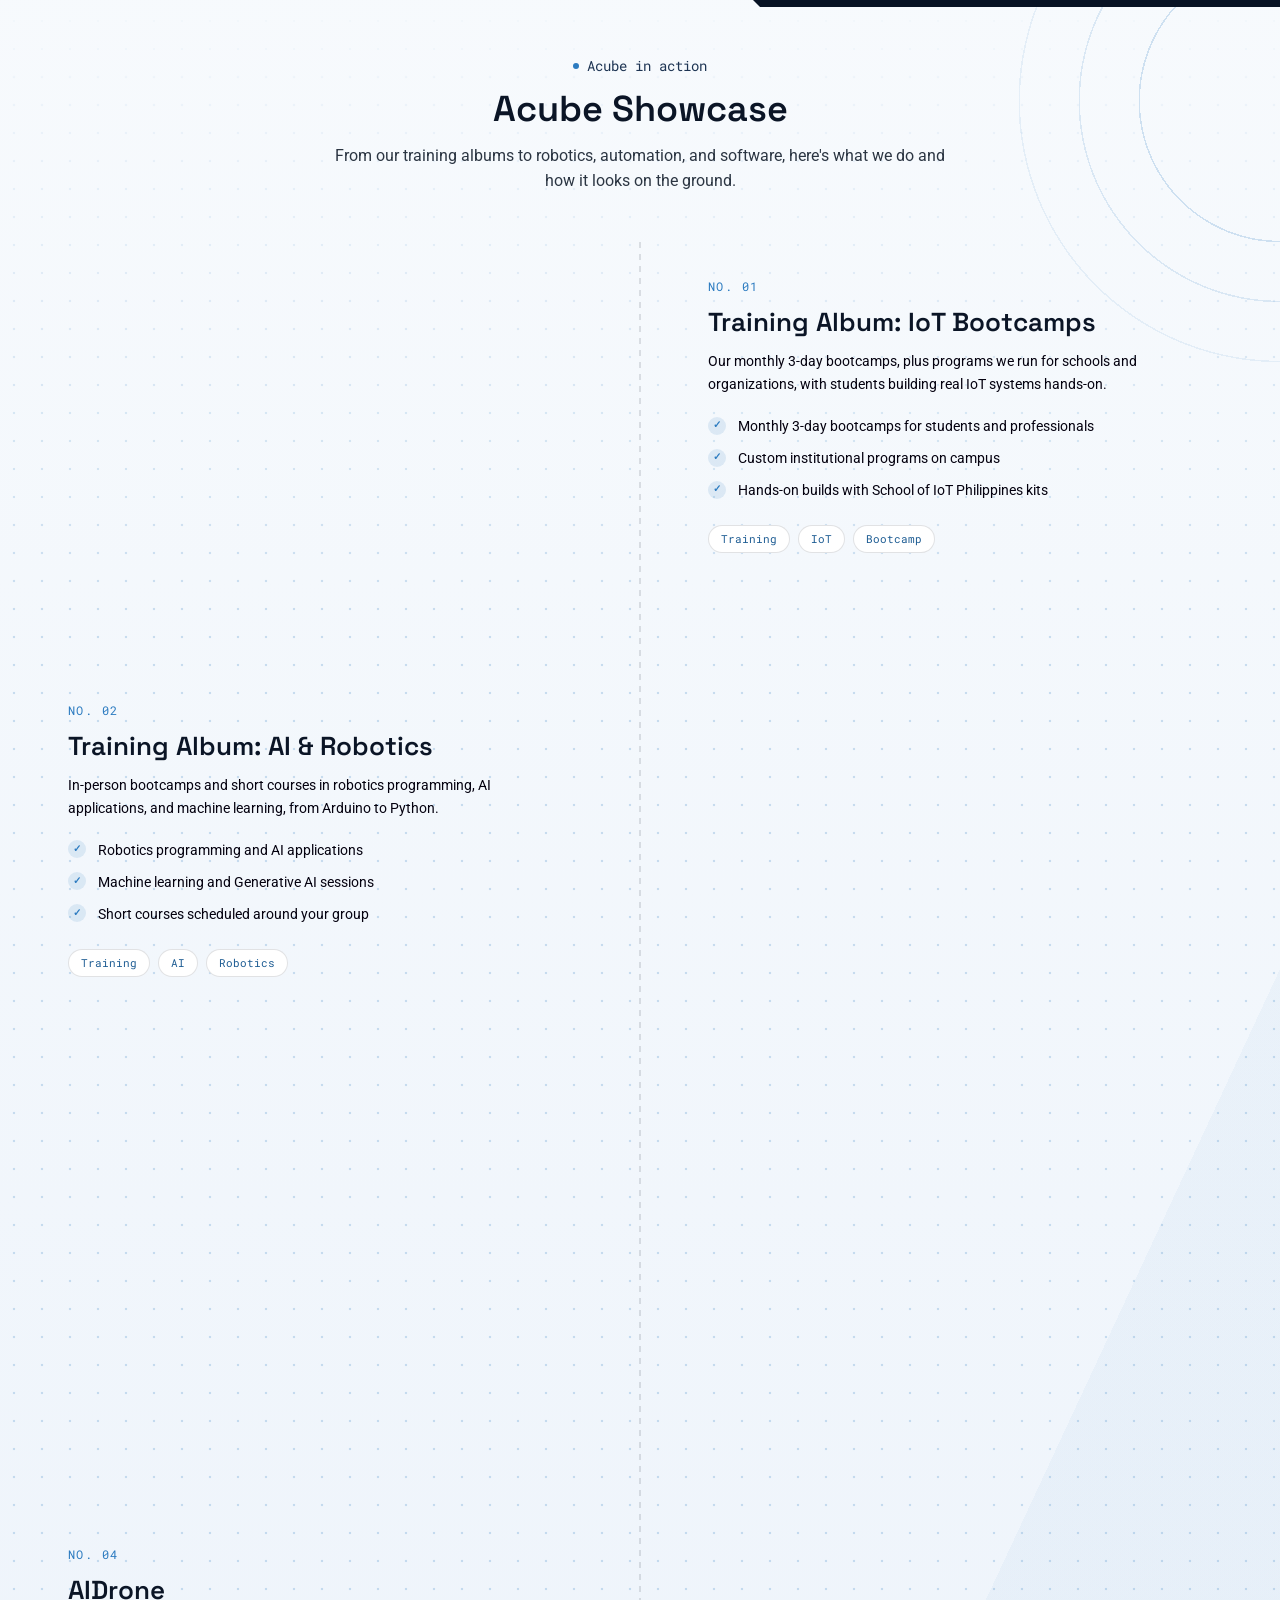
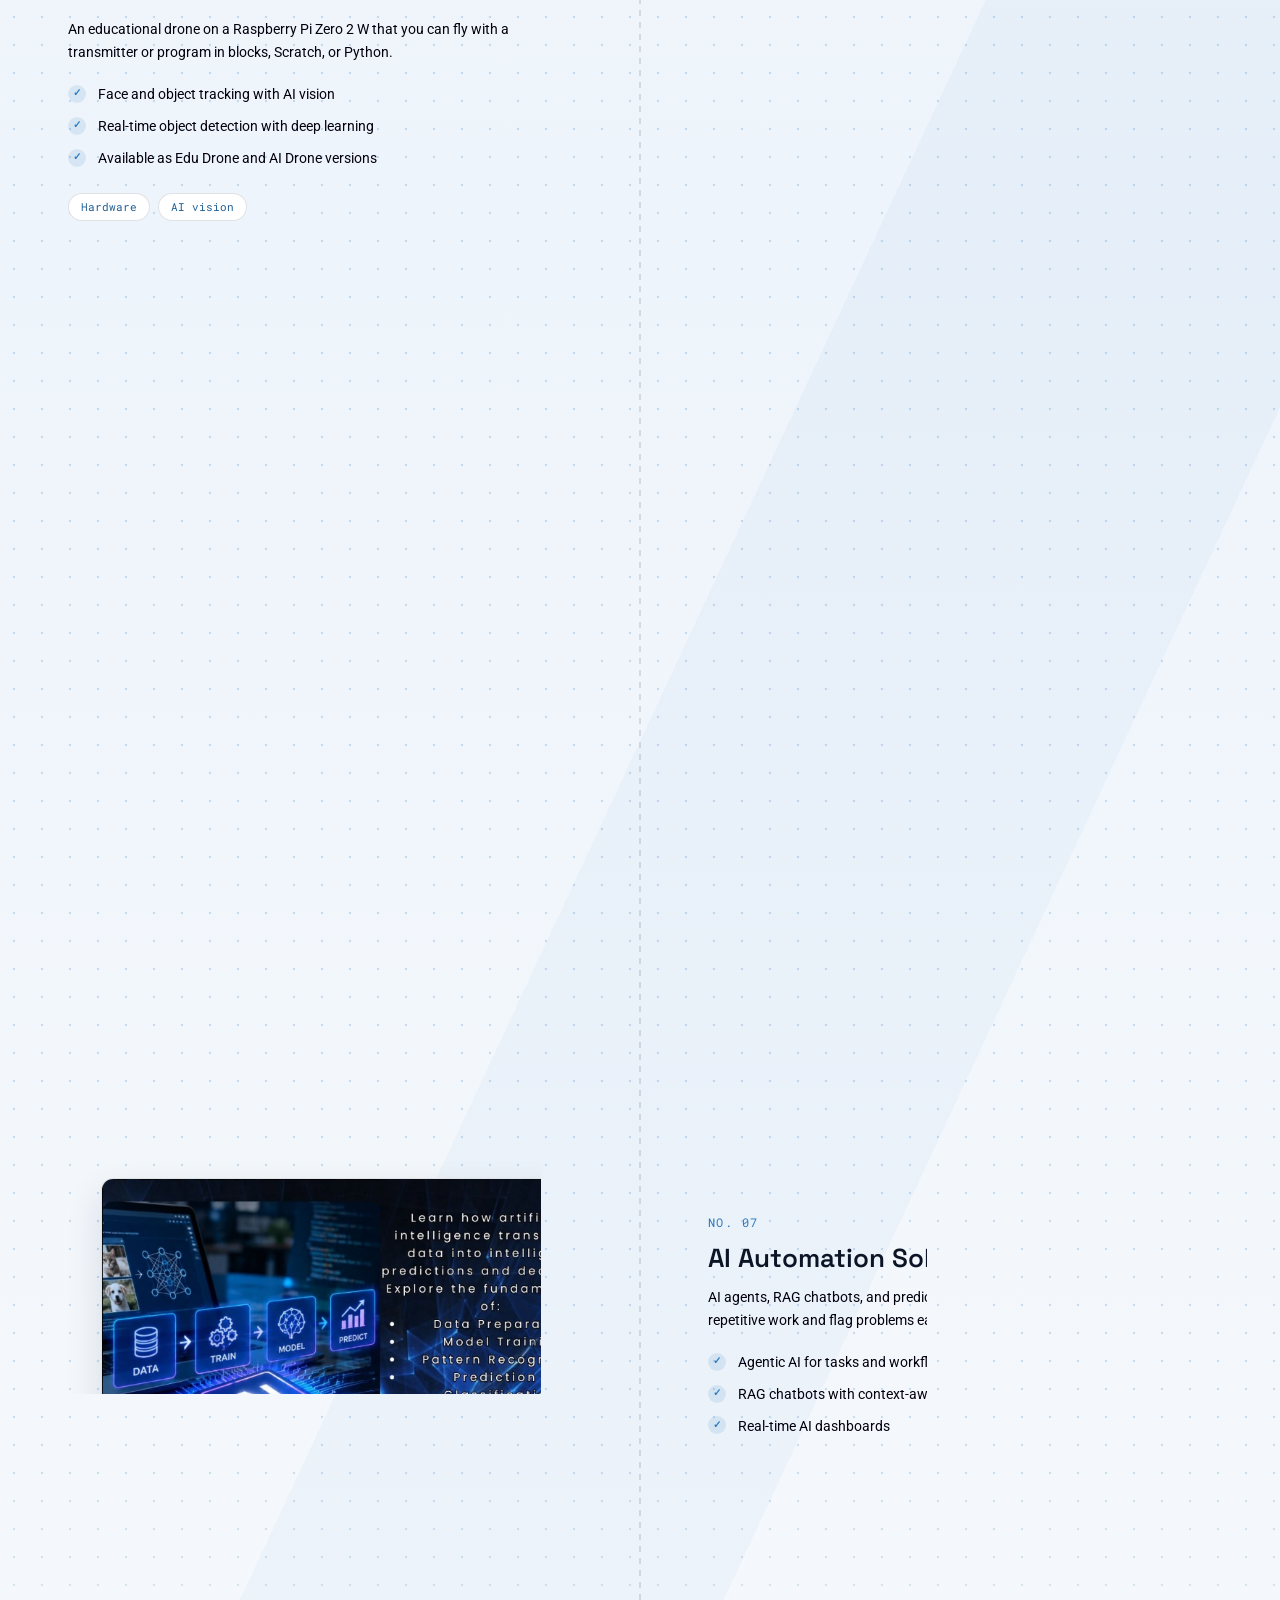
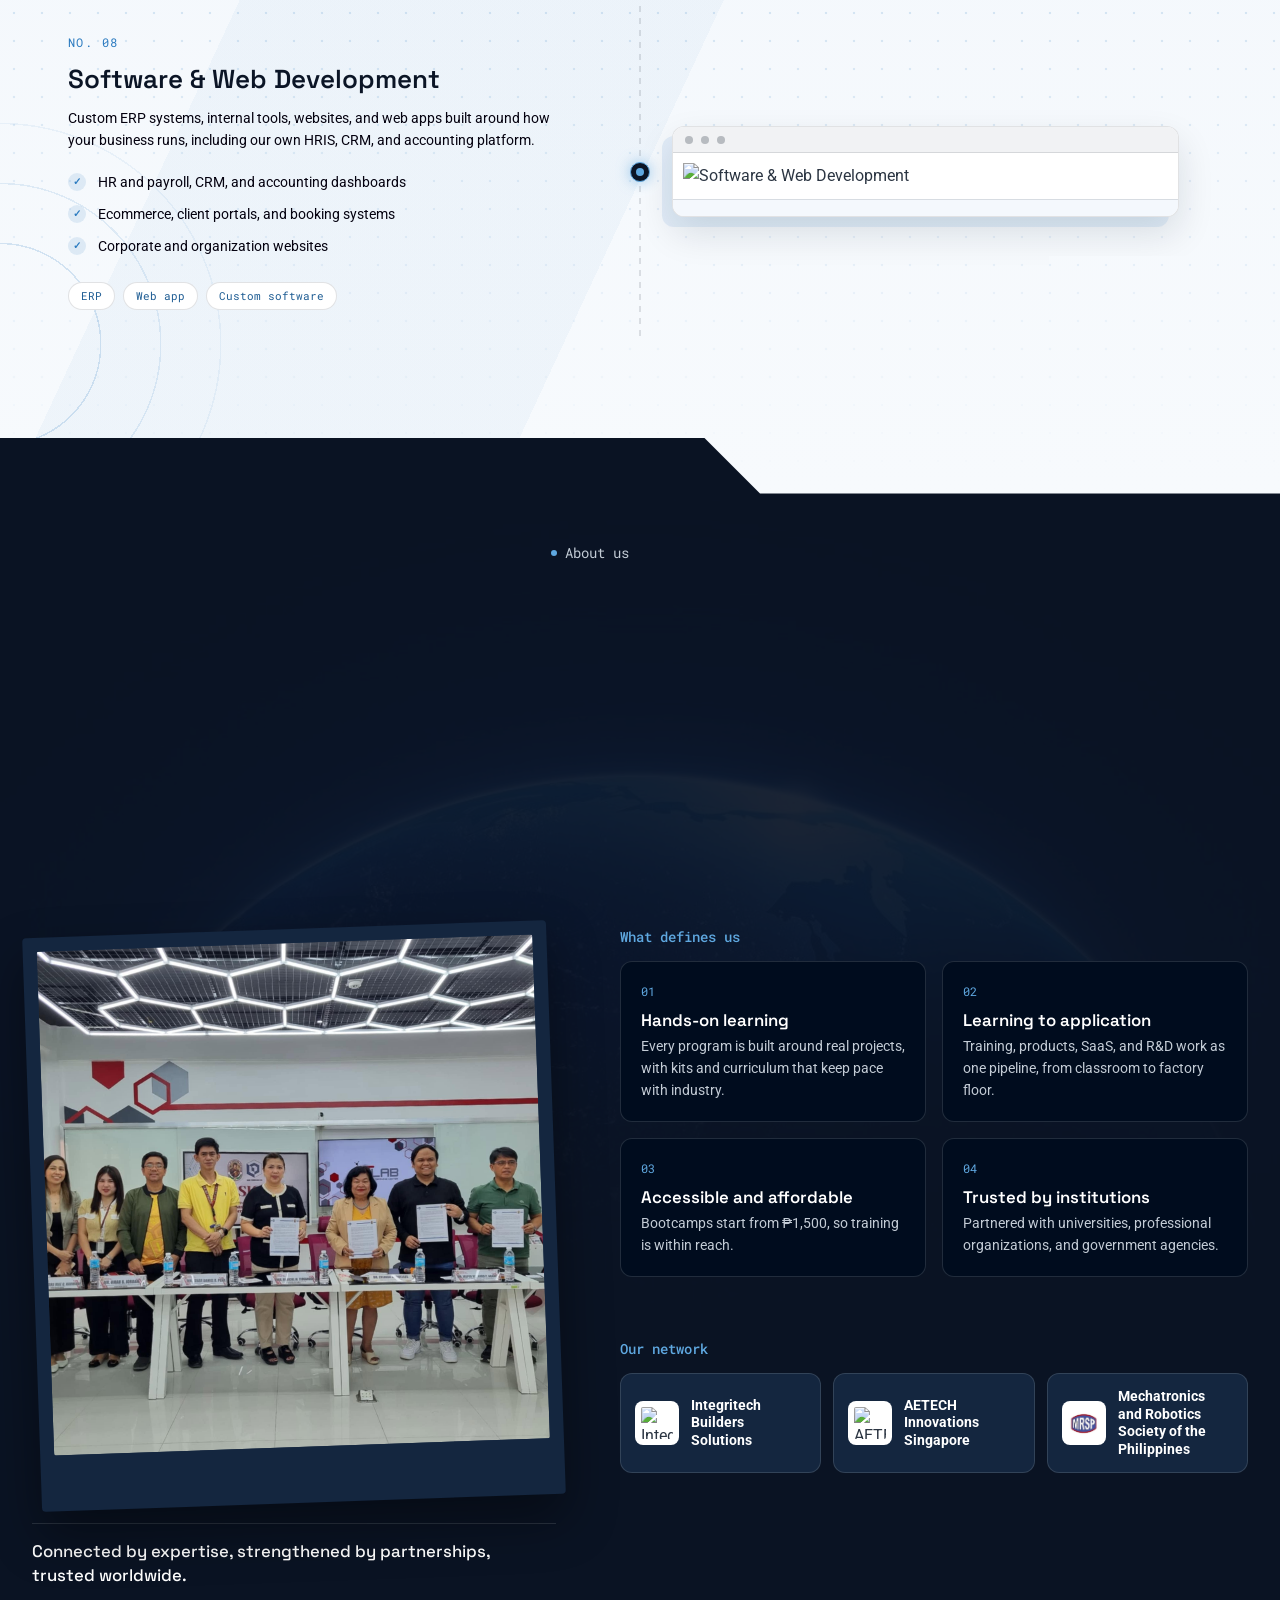
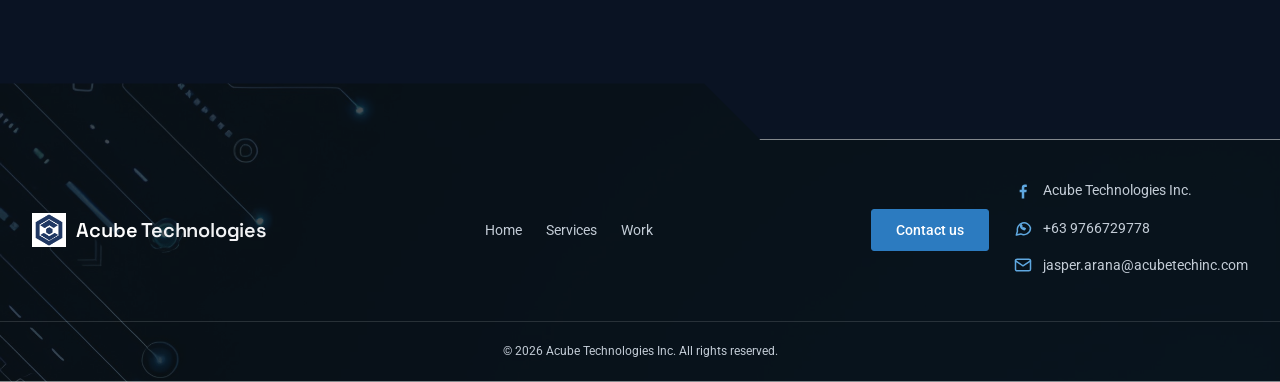
==== commit bd0c885d: "update" ====
--- a/index.html
+++ b/index.html
@@ -51,7 +51,7 @@
           <ul class="nav__links">
             <li><a href="#top">Home</a></li>
             <li><a href="#services">Services</a></li>
-            <li><a href="#work">Work</a></li>
+            <li><a href="#work">Album</a></li>
             <li><a href="#about">About</a></li>
             <li><a href="#contact">Contact</a></li>
           </ul>
--- a/css/components.css
+++ b/css/components.css
@@ -345,7 +345,7 @@
 .hero__stats {
   display: flex;
   flex-wrap: wrap;
-  gap: 1.5rem 2.5rem;
+  gap: 1rem 1.5rem;
   margin-top: 2.5rem;
 }
 .hero__stats li {
